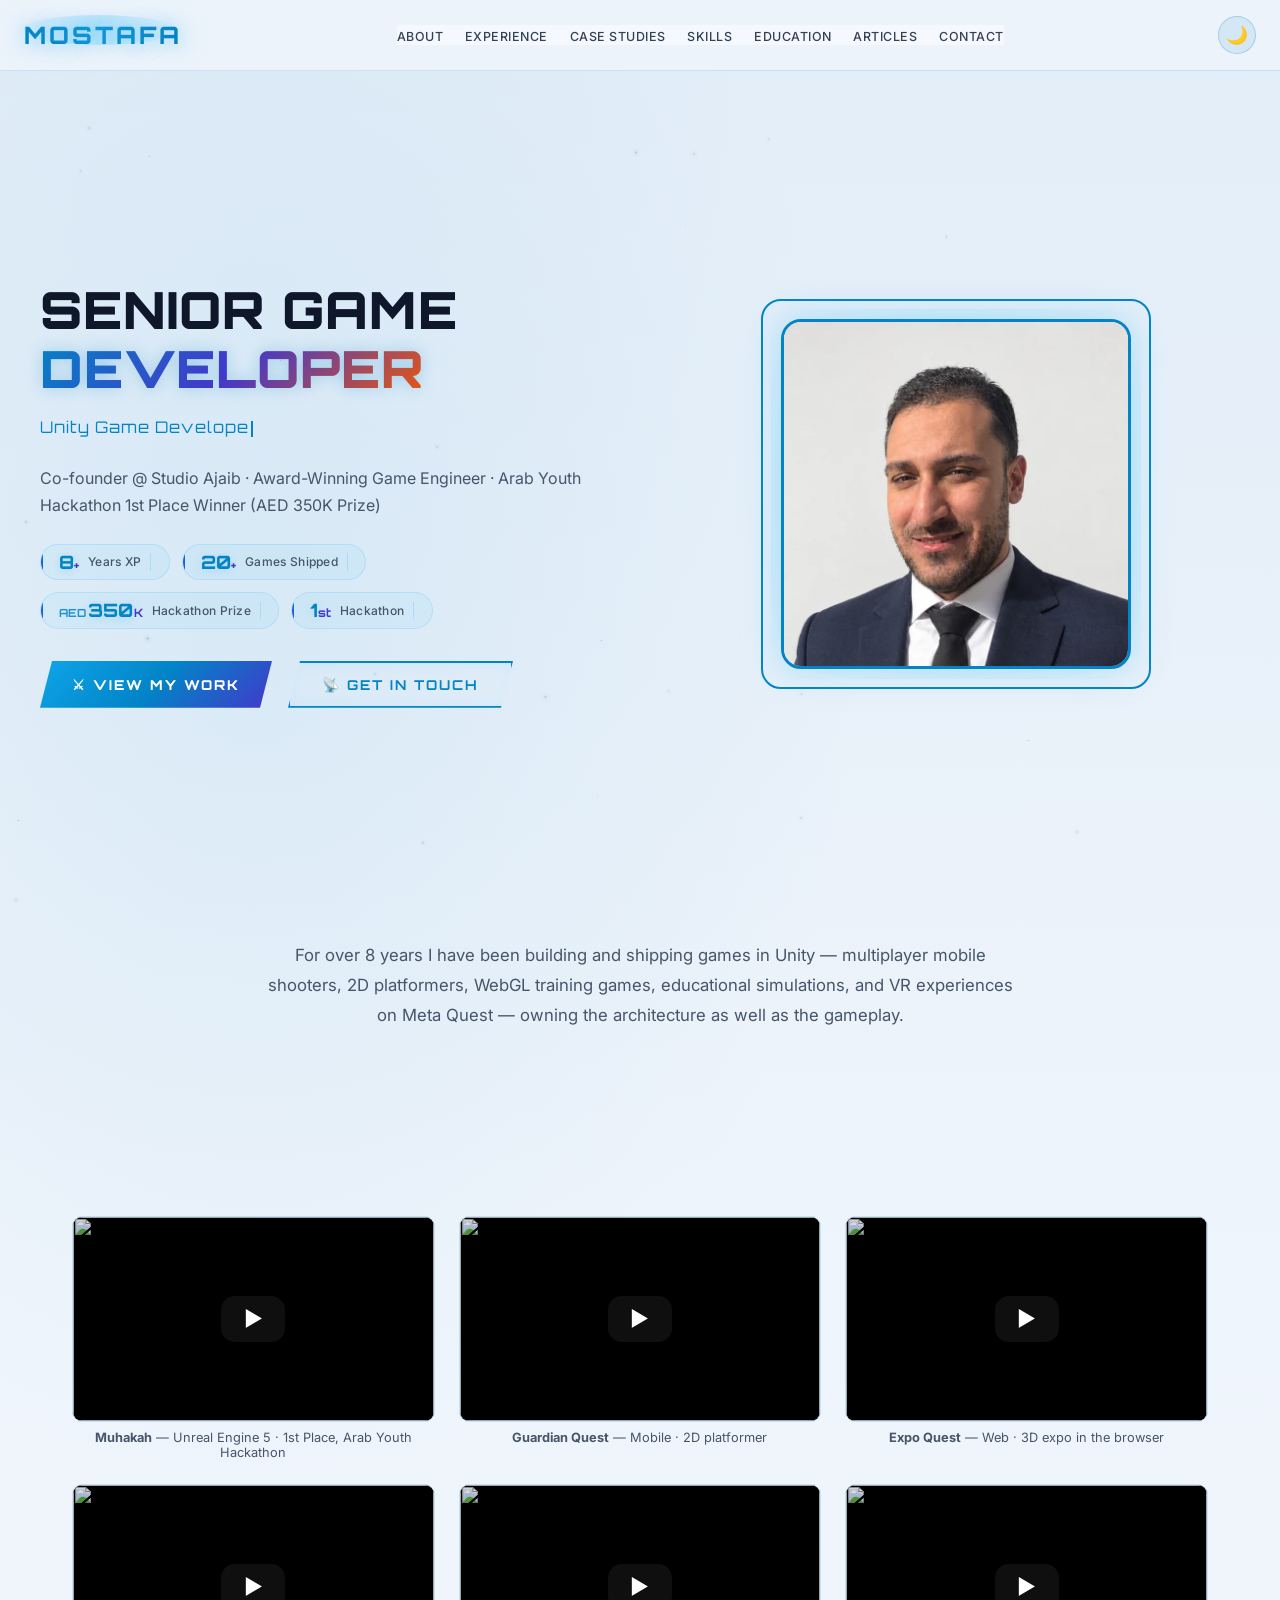
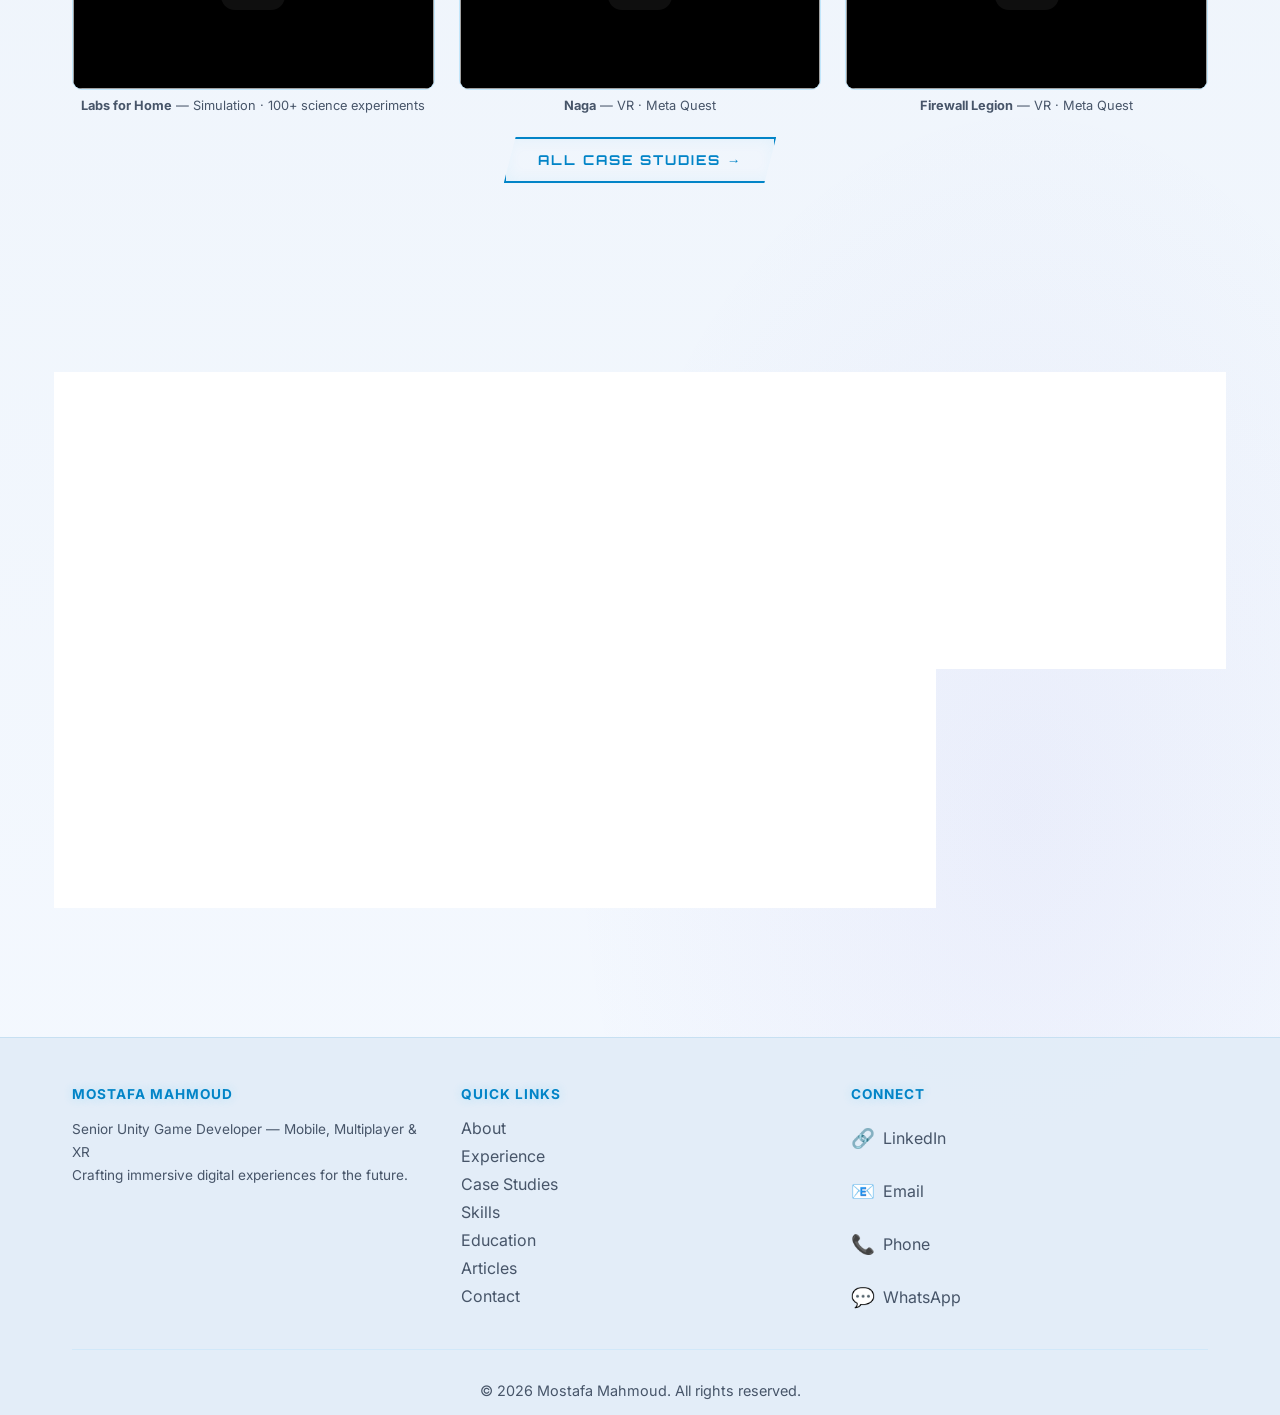
==== index.html @ 7e006c71 "Reposition portfolio beyond XR, add featured work and CyberX games - Fix canonical/og URLs to the li" ====
<!DOCTYPE html>
<html lang="en">
<head>
    <meta charset="UTF-8">
    <meta name="viewport" content="width=device-width, initial-scale=1.0">
    <title>Mostafa Mahmoud — Senior Unity Game Developer | Mobile, Multiplayer &amp; XR</title>

    <!-- SEO -->
    <meta name="description" content="Mostafa Mahmoud is a Senior Unity Game Developer and Co-founder of Studio Ajaib. 8+ years building mobile, multiplayer, web and XR games. Arab Youth Hackathon 1st Place winner (AED 350K prize).">
    <meta name="keywords" content="Unity Developer, Game Developer, Senior Unity, Mobile Games, Multiplayer, WebGL, VR Developer, XR Developer, Meta Quest, Unreal Engine, MENA, Egypt">
    <meta name="author" content="Mostafa Mahmoud">
    <meta name="robots" content="index, follow">
    <link rel="canonical" href="https://mostafamahmoudabdelrahman.github.io/mostafa-mahmoud-portfolio/">

    <!-- Open Graph / Facebook -->
    <meta property="og:type" content="website">
    <meta property="og:url" content="https://mostafamahmoudabdelrahman.github.io/mostafa-mahmoud-portfolio/">
    <meta property="og:title" content="Mostafa Mahmoud — Senior Unity Game Developer">
    <meta property="og:description" content="8+ years building mobile, multiplayer, web and XR games. Co-founder of Studio Ajaib & Arab Youth Hackathon 1st Place winner.">
    <meta property="og:image" content="https://mostafamahmoudabdelrahman.github.io/mostafa-mahmoud-portfolio/resources/og-card.jpg">

    <!-- Twitter Card -->
    <meta name="twitter:card" content="summary_large_image">
    <meta name="twitter:title" content="Mostafa Mahmoud — Senior Unity Game Developer">
    <meta name="twitter:description" content="8+ years building mobile, multiplayer, web and XR games. Co-founder of Studio Ajaib & Arab Youth Hackathon 1st Place winner.">
    <meta name="twitter:image" content="https://mostafamahmoudabdelrahman.github.io/mostafa-mahmoud-portfolio/resources/og-card.jpg">

    <!-- Favicon -->
    <link rel="icon" type="image/png" href="resources/favicon-32.png">
    <link rel="apple-touch-icon" href="resources/favicon-180.png">

    <!-- JSON-LD Structured Data -->
    <script type="application/ld+json">
    {
      "@context": "https://schema.org",
      "@type": "Person",
      "name": "Mostafa Mahmoud",
      "jobTitle": "Senior Unity Game Developer",
      "description": "Co-founder of Studio Ajaib, Senior Unity Developer with 8+ years in mobile, multiplayer, web and XR game development.",
      "url": "https://mostafamahmoudabdelrahman.github.io/mostafa-mahmoud-portfolio/",
      "image": "https://mostafamahmoudabdelrahman.github.io/mostafa-mahmoud-portfolio/resources/og-card.jpg",
      "email": "mostafamahmoudabdelrahman5@gmail.com",
      "telephone": "+201017800204",
      "sameAs": [
        "https://www.linkedin.com/in/mostafa-mahmoud-abdelrahman",
        "https://github.com/MostafaMahmoudAbdelrahman"
      ],
      "knowsAbout": ["Unity3D", "Mobile Games", "Multiplayer Networking", "WebGL", "C#", "VR Development", "XR", "Meta Quest", "Unreal Engine 5"]
    }
    </script>

    <link rel="stylesheet" href="styles.css">
     <!-- Google tag (gtag.js) -->
<script async src="https://www.googletagmanager.com/gtag/js?id=G-39LDYHDVRW"></script>
<script>
  window.dataLayer = window.dataLayer || [];
  function gtag(){dataLayer.push(arguments);}
  gtag('js', new Date());

  gtag('config', 'G-39LDYHDVRW');
</script>
</head>
<body>
    <!-- Particle Background -->
    <div id="particle-container"></div>

    <!-- Sticky Navbar -->
    <nav class="navbar">
        <div class="nav-container">
            <div class="nav-logo">
                <a href="index.html" aria-label="Mostafa Mahmoud — Home">
                    <span class="logo-text">Mostafa</span>
                    <span class="logo-glow"></span>
                </a>
            </div>
            <ul class="nav-menu">
                <li><a href="about.html" class="nav-link">About</a></li>
                <li><a href="experience.html" class="nav-link">Experience</a></li>
                <li><a href="case-studies.html" class="nav-link">Case Studies</a></li>
                <li><a href="skills.html" class="nav-link">Skills</a></li>
                <li><a href="education.html" class="nav-link">Education</a></li>
                <li><a href="articles.html" class="nav-link">Articles</a></li>
                <li><a href="contact.html" class="nav-link">Contact</a></li>
            </ul>
            <button class="theme-toggle" id="theme-toggle" aria-label="Toggle light/dark theme" title="Toggle theme">
                <span class="theme-icon" id="theme-icon">🌙</span>
            </button>
            <button class="hamburger" aria-label="Toggle navigation menu" aria-expanded="false">
                <span></span>
                <span></span>
                <span></span>
            </button>
        </div>
        <div class="nav-overlay"></div>
    </nav>

    <!-- Hero Section -->
    <section class="hero">
        <div class="hero-content">
            <div class="hero-text">
                <h1 class="hero-title reveal-text">
                    Senior Game<br>
                    <span class="gradient-text">Developer</span>
                </h1>
                <div class="typewriter-wrap reveal-text">
                    <span id="typewriter"></span><span class="cursor"></span>
                </div>
                <p class="hero-tagline reveal-text">
                    Co-founder @ Studio Ajaib · Award-Winning Game Engineer · Arab Youth Hackathon 1st Place Winner (AED 350K Prize)
                </p>
                <div class="hero-stats reveal-text">
                    <div class="stat-item">
                        <div class="stat-number"><span class="stat-value" data-count="8">0</span><span class="stat-suffix">+</span></div>
                        <span class="stat-label">Years XP</span>
                    </div>
                    <div class="stat-item">
                        <div class="stat-number"><span class="stat-value" data-count="20">0</span><span class="stat-suffix">+</span></div>
                        <span class="stat-label">Games Shipped</span>
                    </div>
                    <div class="stat-item">
                        <div class="stat-number"><span class="stat-prefix">AED</span><span class="stat-value" data-count="350">0</span><span class="stat-suffix">K</span></div>
                        <span class="stat-label">Hackathon Prize</span>
                    </div>
                    <div class="stat-item">
                        <div class="stat-number"><span class="stat-value" data-count="1">0</span><span class="stat-suffix">st</span></div>
                        <span class="stat-label">Hackathon</span>
                    </div>
                </div>
                <div class="hero-buttons reveal-text">
                    <a href="case-studies.html" class="btn btn-primary">⚔ View My Work</a>
                    <a href="contact.html" class="btn btn-secondary">📡 Get In Touch</a>
                </div>
            </div>
            <div class="hero-image">
                <div class="profile-wrapper">
                    <picture>
                        <source srcset="resources/profile.webp" type="image/webp">
                        <img src="resources/profile.jpg" alt="Mostafa Mahmoud — Senior Unity Game Developer" class="profile-pic" loading="lazy">
                    </picture>
                    <div class="profile-glow"></div>
                    <div class="profile-pulse"></div>
                </div>
            </div>
        </div>
    </section>

    <!-- Home Intro -->
    <section class="home-intro">
        <div class="container">
            <p class="reveal-text">
                For over 8 years I have been building and shipping games in Unity — multiplayer mobile shooters, 2D platformers, WebGL training games, educational simulations, and VR experiences on Meta Quest — owning the architecture as well as the gameplay.
            </p>
        </div>
    </section>

    <!-- Featured Work -->
    <section class="home-featured">
        <div class="container">
            <h2 class="section-title reveal-text">Featured Work</h2>
            <div class="case-study-videos reveal-text">
                <div>
                    <div class="video-wrapper">
                        <div class="yt-facade" data-yt-id="7PShgJCUrtw" data-yt-title="Muhakah" role="button" tabindex="0" aria-label="Play video: Muhakah">
                            <img class="yt-facade-thumb" src="https://i.ytimg.com/vi/7PShgJCUrtw/hqdefault.jpg" alt="" loading="lazy">
                            <span class="yt-facade-play">▶</span>
                        </div>
                    </div>
                    <p class="case-study-video-caption"><strong>Muhakah</strong> — Unreal Engine 5 · 1st Place, Arab Youth Hackathon</p>
                </div>
                <div>
                    <div class="video-wrapper">
                        <div class="yt-facade" data-yt-id="gN4NSc6PGlQ" data-yt-title="Guardian Quest" role="button" tabindex="0" aria-label="Play video: Guardian Quest">
                            <img class="yt-facade-thumb" src="https://i.ytimg.com/vi/gN4NSc6PGlQ/hqdefault.jpg" alt="" loading="lazy">
                            <span class="yt-facade-play">▶</span>
                        </div>
                    </div>
                    <p class="case-study-video-caption"><strong>Guardian Quest</strong> — Mobile · 2D platformer</p>
                </div>
                <div>
                    <div class="video-wrapper">
                        <div class="yt-facade" data-yt-id="wEzpBcYZZ3o" data-yt-title="Expo Quest" role="button" tabindex="0" aria-label="Play video: Expo Quest">
                            <img class="yt-facade-thumb" src="https://i.ytimg.com/vi/wEzpBcYZZ3o/hqdefault.jpg" alt="" loading="lazy">
                            <span class="yt-facade-play">▶</span>
                        </div>
                    </div>
                    <p class="case-study-video-caption"><strong>Expo Quest</strong> — Web · 3D expo in the browser</p>
                </div>
                <div>
                    <div class="video-wrapper">
                        <div class="yt-facade" data-yt-id="EnRGWVXgOus" data-yt-title="Labs for Home" role="button" tabindex="0" aria-label="Play video: Labs for Home">
                            <img class="yt-facade-thumb" src="https://i.ytimg.com/vi/EnRGWVXgOus/hqdefault.jpg" alt="" loading="lazy">
                            <span class="yt-facade-play">▶</span>
                        </div>
                    </div>
                    <p class="case-study-video-caption"><strong>Labs for Home</strong> — Simulation · 100+ science experiments</p>
                </div>
                <div>
                    <div class="video-wrapper">
                        <div class="yt-facade" data-yt-id="868wm4pFhQQ" data-yt-title="Naga" role="button" tabindex="0" aria-label="Play video: Naga">
                            <img class="yt-facade-thumb" src="https://i.ytimg.com/vi/868wm4pFhQQ/hqdefault.jpg" alt="" loading="lazy">
                            <span class="yt-facade-play">▶</span>
                        </div>
                    </div>
                    <p class="case-study-video-caption"><strong>Naga</strong> — VR · Meta Quest</p>
                </div>
                <div>
                    <div class="video-wrapper">
                        <div class="yt-facade" data-yt-id="KpGIWMriqaA" data-yt-title="Firewall Legion" role="button" tabindex="0" aria-label="Play video: Firewall Legion">
                            <img class="yt-facade-thumb" src="https://i.ytimg.com/vi/KpGIWMriqaA/hqdefault.jpg" alt="" loading="lazy">
                            <span class="yt-facade-play">▶</span>
                        </div>
                    </div>
                    <p class="case-study-video-caption"><strong>Firewall Legion</strong> — VR · Meta Quest</p>
                </div>
            </div>
            <p class="home-featured-more reveal-text"><a href="case-studies.html" class="btn btn-secondary">All case studies →</a></p>
        </div>
    </section>

    <!-- Page Teasers -->
    <section class="home-teasers">
        <div class="container">
            <h2 class="section-title reveal-text">Explore</h2>
            <div class="teaser-grid">
                <a href="about.html" class="teaser-card reveal-text">
                    <h3>About</h3>
                    <p>8+ years across mobile, multiplayer, web, and VR/XR game development. The full picture of how I work and what I specialize in.</p>
                    <span class="teaser-arrow">→</span>
                </a>
                <a href="experience.html" class="teaser-card reveal-text">
                    <h3>Experience</h3>
                    <p>A chronological timeline of every role — Gaming Club Studios, CyberX World, RMG, ARCON, bluezone web, Global Business Strategies, and more.</p>
                    <span class="teaser-arrow">→</span>
                </a>
                <a href="case-studies.html" class="teaser-card reveal-text">
                    <h3>Case Studies</h3>
                    <p>Deep dives into the projects I've shipped: what I owned, the architecture decisions, and demos to prove it.</p>
                    <span class="teaser-arrow">→</span>
                </a>
                <a href="skills.html" class="teaser-card reveal-text">
                    <h3>Skills</h3>
                    <p>The technical stack: Unity architecture, XR development, cloud & multiplayer, AI integration, and engineering management.</p>
                    <span class="teaser-arrow">→</span>
                </a>
                <a href="education.html" class="teaser-card reveal-text">
                    <h3>Education</h3>
                    <p>Degree, certifications, and the nanodegrees that got me into VR development in the first place.</p>
                    <span class="teaser-arrow">→</span>
                </a>
                <a href="articles.html" class="teaser-card reveal-text">
                    <h3>Articles</h3>
                    <p>Technical writing on SOLID principles in Unity and why every game needs a design document.</p>
                    <span class="teaser-arrow">→</span>
                </a>
                <a href="contact.html" class="teaser-card reveal-text">
                    <h3>Contact</h3>
                    <p>Let's talk about your next project — email, phone, LinkedIn, or WhatsApp.</p>
                    <span class="teaser-arrow">→</span>
                </a>
            </div>
        </div>
    </section>

    <!-- Footer -->
    <footer class="footer">
        <div class="container">
            <div class="footer-content">
                <div class="footer-section">
                    <h4>Mostafa Mahmoud</h4>
                    <p>Senior Unity Game Developer — Mobile, Multiplayer &amp; XR</p>
                    <p>Crafting immersive digital experiences for the future.</p>
                </div>
                <div class="footer-section">
                    <h4>Quick Links</h4>
                    <ul>
                        <li><a href="about.html">About</a></li>
                        <li><a href="experience.html">Experience</a></li>
                        <li><a href="case-studies.html">Case Studies</a></li>
                        <li><a href="skills.html">Skills</a></li>
                        <li><a href="education.html">Education</a></li>
                        <li><a href="articles.html">Articles</a></li>
                        <li><a href="contact.html">Contact</a></li>
                    </ul>
                </div>
                <div class="footer-section">
                    <h4>Connect</h4>
                    <div class="social-links">
                        <a href="https://www.linkedin.com/in/mostafa-mahmoud-abdelrahman" target="_blank" rel="noopener noreferrer" class="social-icon" title="LinkedIn">
                            <span>🔗</span> LinkedIn
                        </a>
                        <a href="mailto:mostafamahmoudabdelrahman5@gmail.com" class="social-icon" title="Email">
                            <span>📧</span> Email
                        </a>
                        <a href="tel:+201017800204" class="social-icon" title="Phone">
                            <span>📞</span> Phone
                        </a>
                        <a href="https://wa.me/966560358978" target="_blank" rel="noopener noreferrer" class="social-icon" title="WhatsApp">
                            <span>💬</span> WhatsApp
                        </a>
                    </div>
                </div>
            </div>
            <div class="footer-bottom">
                <p>&copy; 2026 Mostafa Mahmoud. All rights reserved.</p>
            </div>
        </div>
    </footer>

    <script src="particles.js"></script>
    <script src="script.js"></script>
</body>
</html>
---- styles.css ----
@import url('https://fonts.googleapis.com/css2?family=Orbitron:wght@400;500;600;700;800;900&family=Inter:wght@300;400;500;600;700&display=swap');

* {
    margin: 0;
    padding: 0;
    box-sizing: border-box;
}

/* Accessibility utility */
.visually-hidden {
    position: absolute;
    width: 1px;
    height: 1px;
    padding: 0;
    margin: -1px;
    overflow: hidden;
    clip: rect(0, 0, 0, 0);
    white-space: nowrap;
    border: 0;
}

:root {
    /* Core palette — sky blue · indigo · amber */
    --primary-color: #38bdf8;   /* sky-400  — main interactive  */
    --secondary-color: #818cf8; /* indigo-400 — accent/hover    */
    --accent-color: #fb923c;    /* orange-400 — warm highlight  */
    --success-color: #4ade80;   /* green-400                    */
    --purple-color: #c084fc;    /* purple-400                   */

    /* Platform badge colors */
    --color-vr: #a78bfa;        /* violet-400  */
    --color-mobile: #fb923c;    /* orange-400  */
    --color-govt: #34d399;      /* emerald-400 */
    --color-demo: #818cf8;      /* indigo-400  */

    /* Backgrounds */
    --dark-bg: #0a0f1e;
    --darker-bg: #060810;
    --card-bg: rgba(11, 17, 38, 0.88);
    --card-border: rgba(56, 189, 248, 0.13);

    /* Text */
    --text-primary: #f0f6ff;
    --text-secondary: #94a3b8;

    /* Glows */
    --glow-color: #38bdf8;
    --glow-sm: 0 0 12px rgba(56, 189, 248, 0.35);
    --glow-md: 0 0 25px rgba(56, 189, 248, 0.45);
    --glow-lg: 0 0 50px rgba(56, 189, 248, 0.65);

    /* Fonts */
    --font-display: 'Orbitron', 'Segoe UI', sans-serif;
    --font-body: 'Inter', 'Segoe UI', sans-serif;

    /* Spacing scale */
    --space-xs: 0.5rem;
    --space-sm: 1rem;
    --space-md: 1.5rem;
    --space-lg: 2rem;
    --space-xl: 3rem;
    --space-2xl: 5rem;

    /* Border radius */
    --radius-sm: 8px;
    --radius-md: 12px;
    --radius-lg: 18px;
    --radius-pill: 50px;
}

html {
    scroll-behavior: smooth;
}

body {
    font-family: var(--font-body);
    background: var(--darker-bg);
    background-image:
        radial-gradient(ellipse 80% 50% at 20% 20%, rgba(56, 189, 248, 0.06) 0%, transparent 60%),
        radial-gradient(ellipse 60% 40% at 80% 80%, rgba(129, 140, 248, 0.05) 0%, transparent 60%),
        linear-gradient(180deg, #060810 0%, #0a0f1e 40%, #0d1530 100%);
    color: var(--text-primary);
    overflow-x: hidden;
    position: relative;
    min-height: 100vh;
}

/* Particle Container */
#particle-container {
    position: fixed;
    top: 0;
    left: 0;
    width: 100%;
    height: 100%;
    pointer-events: none;
    z-index: 1;
    will-change: contents;
}

/* Navbar */
.navbar {
    position: fixed;
    top: 0;
    width: 100%;
    z-index: 1000;
    backdrop-filter: blur(10px);
    background: rgba(10, 14, 39, 0.7);
    border-bottom: 1px solid rgba(56, 189, 248, 0.1);
    animation: slideDown 0.6s ease-out;
}

@keyframes slideDown {
    from {
        transform: translateY(-100%);
        opacity: 0;
    }
    to {
        transform: translateY(0);
        opacity: 1;
    }
}

.nav-container {
    max-width: 1280px;
    margin: 0 auto;
    padding: 1rem 1.5rem;
    display: flex;
    justify-content: space-between;
    align-items: center;
    gap: 1rem;
}

.nav-logo {
    font-family: var(--font-display);
    font-size: 1.5rem;
    font-weight: 800;
    color: var(--primary-color);
    position: relative;
    letter-spacing: 3px;
    text-shadow: 0 0 20px rgba(56, 189, 248, 0.7), 0 0 40px rgba(56, 189, 248, 0.3);
    text-transform: uppercase;
    flex-shrink: 0;
}

.nav-logo a {
    color: inherit;
    text-decoration: none;
}

.logo-glow {
    position: absolute;
    top: -5px;
    left: -5px;
    width: 100%;
    height: 100%;
    background: radial-gradient(circle, rgba(56, 189, 248, 0.3), transparent);
    border-radius: 50%;
    animation: pulse 2s ease-in-out infinite;
}

@keyframes pulse {
    0%, 100% { transform: scale(1); opacity: 0.5; }
    50% { transform: scale(1.2); opacity: 1; }
}

.nav-menu {
    display: flex;
    list-style: none;
    gap: clamp(0.65rem, 1.7vw, 1.6rem);
    align-items: center;
}

.nav-link {
    color: #b0bcd8;
    text-decoration: none;
    font-weight: 500;
    font-size: 0.78rem;
    letter-spacing: 0.5px;
    text-transform: uppercase;
    position: relative;
    white-space: nowrap;
    transition: color 0.3s ease;
}

.nav-link::after {
    content: '';
    position: absolute;
    bottom: -5px;
    left: 0;
    width: 0;
    height: 2px;
    background: linear-gradient(90deg, var(--primary-color), var(--secondary-color));
    transition: width 0.3s ease;
}

.nav-link:hover {
    color: var(--primary-color);
}

.nav-link:hover::after,
.nav-link.active::after {
    width: 100%;
}

.nav-link.active {
    color: var(--primary-color);
}

.hamburger {
    display: none;
    flex-direction: column;
    justify-content: center;
    cursor: pointer;
    background: none;
    border: none;
    padding: 0.5rem;
    border-radius: var(--radius-sm);
    flex-shrink: 0;
    z-index: 1100;
    position: relative;
}

.hamburger span {
    width: 24px;
    height: 2px;
    background: var(--primary-color);
    margin: 4px 0;
    transition: transform 0.3s ease, opacity 0.3s ease;
    display: block;
}

.hamburger.active span:nth-child(1) { transform: translateY(6px) rotate(45deg); }
.hamburger.active span:nth-child(2) { opacity: 0; }
.hamburger.active span:nth-child(3) { transform: translateY(-6px) rotate(-45deg); }

.nav-overlay {
    position: fixed;
    inset: 0;
    background: rgba(0, 0, 0, 0.5);
    opacity: 0;
    pointer-events: none;
    transition: opacity 0.3s ease;
    z-index: 1040;
}

.nav-overlay.open {
    opacity: 1;
    pointer-events: auto;
}

/* Mobile nav drawer */
@media (max-width: 860px) {
    .hamburger {
        display: flex;
    }

    .nav-menu {
        display: flex;
        flex-direction: column;
        align-items: stretch;
        position: fixed;
        top: 0;
        right: 0;
        height: 100vh;
        width: min(80vw, 320px);
        background: rgba(8, 12, 28, 0.98);
        backdrop-filter: blur(16px);
        padding: 6rem 1.5rem 2rem;
        gap: 0.25rem;
        box-shadow: -10px 0 40px rgba(0, 0, 0, 0.5);
        transform: translateX(100%);
        transition: transform 0.35s ease;
        z-index: 1050;
        overflow-y: auto;
    }

    .nav-menu.open {
        transform: translateX(0);
    }

    .nav-menu .nav-link {
        display: flex;
        align-items: center;
        width: 100%;
        min-height: 48px;
        font-size: 0.95rem;
        letter-spacing: 1px;
        padding: 0.75rem 0.25rem;
        border-bottom: 1px solid rgba(56, 189, 248, 0.12);
    }
}

/* Hero Section */
.hero {
    min-height: 100vh;
    display: flex;
    align-items: center;
    padding: 120px 2rem 2rem;
    position: relative;
    z-index: 10;
}

.hero-content {
    max-width: 1200px;
    margin: 0 auto;
    width: 100%;
    display: grid;
    grid-template-columns: 1fr 1fr;
    gap: 4rem;
    align-items: center;
}

.hero-text {
    animation: fadeInUp 1s ease-out;
}

@keyframes fadeInUp {
    from {
        opacity: 0;
        transform: translateY(30px);
    }
    to {
        opacity: 1;
        transform: translateY(0);
    }
}

.hero-title {
    font-family: var(--font-display);
    font-size: 3.2rem;
    font-weight: 900;
    line-height: 1.15;
    margin-bottom: 1.2rem;
    letter-spacing: 1px;
    text-transform: uppercase;
}

.gradient-text {
    background: linear-gradient(135deg, var(--primary-color) 0%, var(--secondary-color) 50%, var(--accent-color) 100%);
    -webkit-background-clip: text;
    -webkit-text-fill-color: transparent;
    background-clip: text;
    animation: gradientShift 4s ease infinite;
    filter: drop-shadow(0 0 20px rgba(56, 189, 248, 0.5));
}

@keyframes gradientShift {
    0%, 100% { filter: hue-rotate(0deg) drop-shadow(0 0 15px rgba(56, 189, 248, 0.6)); }
    33% { filter: hue-rotate(15deg) drop-shadow(0 0 25px rgba(129, 140, 248, 0.6)); }
    66% { filter: hue-rotate(-10deg) drop-shadow(0 0 20px rgba(251, 146, 60, 0.5)); }
}

.hero-tagline {
    font-size: 1rem;
    color: var(--text-secondary);
    margin-bottom: 1.5rem;
    line-height: 1.7;
}

/* Typewriter cursor */
.typewriter-wrap {
    font-family: var(--font-display);
    font-size: 1rem;
    color: var(--primary-color);
    margin-bottom: 1.5rem;
    letter-spacing: 1px;
    min-height: 1.5em;
}

.typewriter-wrap .cursor {
    display: inline-block;
    width: 2px;
    height: 1em;
    background: var(--primary-color);
    margin-left: 2px;
    vertical-align: text-bottom;
    animation: blink 0.9s step-end infinite;
}

@keyframes blink {
    0%, 100% { opacity: 1; }
    50% { opacity: 0; }
}

/* Hero stats row */
.hero-stats {
    display: flex;
    gap: 0.75rem;
    margin-bottom: 2rem;
    flex-wrap: wrap;
}

.stat-item {
    display: flex;
    flex-direction: row;
    align-items: center;
    gap: 0.55rem;
    background: rgba(56, 189, 248, 0.07);
    border: 1px solid rgba(56, 189, 248, 0.2);
    border-radius: var(--radius-pill);
    padding: 0.5rem 1.1rem;
    position: relative;
    overflow: hidden;
    transition: all 0.3s ease;
    white-space: nowrap;
}

.stat-item::before {
    content: '';
    position: absolute;
    left: 0; top: 0; bottom: 0;
    width: 2px;
    background: linear-gradient(180deg, var(--primary-color), var(--secondary-color));
    border-radius: 2px 0 0 2px;
}

.stat-item:hover {
    background: rgba(56, 189, 248, 0.13);
    border-color: var(--primary-color);
    transform: translateY(-2px);
    box-shadow: var(--glow-sm);
}

/* Number + suffix wrapper */
.stat-number {
    display: flex;
    align-items: baseline;
    gap: 0.05rem;
    white-space: nowrap;
}

.stat-value {
    font-family: var(--font-display);
    font-size: 1.15rem;
    font-weight: 800;
    line-height: 1;
    color: var(--primary-color);
    text-shadow: var(--glow-sm);
}

.stat-prefix {
    font-family: var(--font-display);
    font-size: 0.7rem;
    font-weight: 700;
    color: var(--primary-color);
    margin-right: 0.1rem;
    opacity: 0.85;
}

.stat-suffix {
    font-family: var(--font-display);
    font-size: 0.72rem;
    font-weight: 700;
    color: var(--secondary-color);
    line-height: 1;
}

/* Divider between number and label */
.stat-item::after {
    content: '';
    width: 1px;
    height: 1.1em;
    background: rgba(56, 189, 248, 0.25);
    flex-shrink: 0;
}

.stat-label {
    font-family: var(--font-body);
    font-size: 0.75rem;
    font-weight: 500;
    color: var(--text-secondary);
    letter-spacing: 0.3px;
    white-space: nowrap;
}

.hero-buttons {
    display: flex;
    gap: 1rem;
    flex-wrap: wrap;
}

.btn {
    display: inline-flex;
    align-items: center;
    gap: 0.5rem;
    padding: 0.8rem 2rem;
    border: none;
    font-family: var(--font-display);
    font-size: 0.85rem;
    font-weight: 700;
    letter-spacing: 2px;
    text-transform: uppercase;
    cursor: pointer;
    transition: all 0.3s ease;
    position: relative;
    overflow: hidden;
    clip-path: polygon(12px 0%, 100% 0%, calc(100% - 12px) 100%, 0% 100%);
    text-decoration: none;
}

.btn::before {
    content: '';
    position: absolute;
    inset: 0;
    background: linear-gradient(90deg, transparent, rgba(255,255,255,0.15), transparent);
    transform: translateX(-100%);
    transition: transform 0.5s ease;
}

.btn:hover::before {
    transform: translateX(100%);
}

.btn-primary {
    background: linear-gradient(135deg, #0ea5e9 0%, #38bdf8 50%, #818cf8 100%);
    background-size: 200% 100%;
    color: #04060f;
    font-weight: 800;
    box-shadow: 0 0 25px rgba(56, 189, 248, 0.45), inset 0 1px 0 rgba(255,255,255,0.25);
    animation: btnGradientShift 4s ease infinite;
}

@keyframes btnGradientShift {
    0%, 100% { background-position: 0% 50%; }
    50% { background-position: 100% 50%; }
}

.btn-primary:hover {
    transform: translateY(-3px) scale(1.03);
    box-shadow: 0 0 45px rgba(56, 189, 248, 0.8), 0 8px 25px rgba(0, 0, 0, 0.4);
}

.btn-secondary {
    background: transparent;
    color: var(--primary-color);
    border: 2px solid var(--primary-color);
    box-shadow: inset 0 0 15px rgba(56, 189, 248, 0.08), 0 0 15px rgba(56, 189, 248, 0.15);
}

.btn-secondary:hover {
    background: rgba(56, 189, 248, 0.08);
    box-shadow: inset 0 0 25px rgba(56, 189, 248, 0.2), 0 0 30px rgba(56, 189, 248, 0.4);
    transform: translateY(-3px);
}

/* Hero Image */
.hero-image {
    display: flex;
    justify-content: center;
    align-items: center;
    animation: fadeInRight 1s ease-out 0.2s both;
}

@keyframes fadeInRight {
    from {
        opacity: 0;
        transform: translateX(50px);
    }
    to {
        opacity: 1;
        transform: translateX(0);
    }
}

.profile-wrapper {
    position: relative;
    width: 350px;
    height: 350px;
}

.profile-pic {
    width: 100%;
    height: 100%;
    border-radius: 20px;
    object-fit: cover;
    border: 3px solid var(--primary-color);
    box-shadow: 0 0 40px rgba(56, 189, 248, 0.3);
    position: relative;
    z-index: 2;
}

.profile-glow {
    position: absolute;
    top: -10px;
    left: -10px;
    right: -10px;
    bottom: -10px;
    background: radial-gradient(circle, rgba(56, 189, 248, 0.3), transparent);
    border-radius: 20px;
    animation: glow 3s ease-in-out infinite;
    z-index: 1;
}

@keyframes glow {
    0%, 100% {
        box-shadow: 0 0 30px rgba(56, 189, 248, 0.4), inset 0 0 30px rgba(56, 189, 248, 0.1);
    }
    50% {
        box-shadow: 0 0 60px rgba(56, 189, 248, 0.8), inset 0 0 30px rgba(56, 189, 248, 0.2);
    }
}

.profile-pulse {
    position: absolute;
    top: -20px;
    left: -20px;
    right: -20px;
    bottom: -20px;
    border: 2px solid var(--primary-color);
    border-radius: 20px;
    animation: pulse-ring 2s ease-out infinite;
    z-index: 0;
}

@keyframes pulse-ring {
    0% {
        transform: scale(1);
        opacity: 1;
    }
    100% {
        transform: scale(1.3);
        opacity: 0;
    }
}

/* Container */
.container {
    max-width: 1200px;
    margin: 0 auto;
    padding: 0 2rem;
}

/* Section Title */
.section-title {
    font-family: var(--font-display);
    font-size: 2.2rem;
    font-weight: 800;
    margin-bottom: 3.5rem;
    text-align: center;
    text-transform: uppercase;
    letter-spacing: 3px;
    background: linear-gradient(135deg, var(--primary-color), var(--secondary-color));
    -webkit-background-clip: text;
    -webkit-text-fill-color: transparent;
    background-clip: text;
    position: relative;
    padding-bottom: 1.5rem;
    filter: drop-shadow(0 0 12px rgba(56, 189, 248, 0.4));
}

.section-title::after {
    content: '';
    position: absolute;
    bottom: 0;
    left: 50%;
    transform: translateX(-50%);
    width: 80px;
    height: 3px;
    background: linear-gradient(90deg, transparent, var(--primary-color), var(--secondary-color), transparent);
    border-radius: 2px;
    animation: titleLineExpand 0.8s ease-out both;
}

@keyframes titleLineExpand {
    from { width: 0; opacity: 0; }
    to { width: 80px; opacity: 1; }
}

/* Home — intro + page teasers */
.home-intro {
    padding: 40px 0 20px;
    position: relative;
    z-index: 10;
}

.home-intro p {
    max-width: 760px;
    margin: 0 auto;
    text-align: center;
    color: var(--text-secondary);
    font-size: 1.05rem;
    line-height: 1.8;
}

.home-teasers {
    padding: 60px 0 150px;
    position: relative;
    z-index: 10;
}

.teaser-grid {
    display: grid;
    grid-template-columns: repeat(auto-fit, minmax(250px, 1fr));
    gap: 1.5rem;
}

.teaser-card {
    background: var(--card-bg);
    border: 1px solid var(--card-border);
    border-radius: var(--radius-md);
    padding: 1.75rem;
    text-decoration: none;
    color: inherit;
    display: flex;
    flex-direction: column;
    gap: 0.6rem;
    backdrop-filter: blur(15px);
    transition: all 0.3s ease;
}

.teaser-card:hover {
    border-color: rgba(56, 189, 248, 0.45);
    transform: translateY(-6px);
    box-shadow: 0 12px 40px rgba(0, 0, 0, 0.35), 0 0 24px rgba(56, 189, 248, 0.12);
}

.teaser-card h3 {
    font-family: var(--font-display);
    font-size: 1.05rem;
    color: var(--primary-color);
    text-transform: uppercase;
    letter-spacing: 0.5px;
}

.teaser-card p {
    color: var(--text-secondary);
    font-size: 0.9rem;
    line-height: 1.6;
    flex-grow: 1;
}

.teaser-arrow {
    color: var(--primary-color);
    align-self: flex-end;
    font-size: 1.2rem;
    transition: transform 0.3s ease;
}

.teaser-card:hover .teaser-arrow {
    transform: translateX(6px);
}

/* About Section */
.about {
    padding: 150px 0;
    position: relative;
    z-index: 10;
    margin-top: 50px;
}

.about-content {
    display: grid;
    grid-template-columns: 1fr 1fr;
    gap: 3rem;
    align-items: start;
}

.about-text {
    display: flex;
    flex-direction: column;
    gap: 1.5rem;
}

.about-intro, .about-achievement {
    font-size: 1.05rem;
    line-height: 1.8;
    color: var(--text-secondary);
}

.about-intro {
    color: var(--text-primary);
}

.expertise-grid {
    display: grid;
    grid-template-columns: 1fr 1fr;
    gap: 1.5rem;
}

.expertise-card {
    background: var(--card-bg);
    padding: 2rem;
    border-radius: var(--radius-md);
    border: 1px solid var(--card-border);
    backdrop-filter: blur(15px);
    transition: all 0.35s ease;
    cursor: pointer;
    position: relative;
    overflow: hidden;
}

/* HUD corner brackets */
.expertise-card::before,
.expertise-card::after {
    content: '';
    position: absolute;
    width: 18px;
    height: 18px;
    transition: all 0.35s ease;
}
.expertise-card::before {
    top: 8px; left: 8px;
    border-top: 2px solid var(--primary-color);
    border-left: 2px solid var(--primary-color);
    opacity: 0.5;
}
.expertise-card::after {
    bottom: 8px; right: 8px;
    border-bottom: 2px solid var(--secondary-color);
    border-right: 2px solid var(--secondary-color);
    opacity: 0.5;
}

.expertise-card:hover {
    border-color: rgba(56, 189, 248, 0.5);
    box-shadow: 0 0 30px rgba(56, 189, 248, 0.15), inset 0 0 30px rgba(56, 189, 248, 0.04);
    transform: translateY(-6px);
}
.expertise-card:hover::before,
.expertise-card:hover::after {
    width: 24px; height: 24px;
    opacity: 1;
}

.expertise-icon {
    font-size: 2.5rem;
    margin-bottom: 1rem;
    display: block;
}

.expertise-card h3 {
    font-family: var(--font-body);
    font-size: 0.95rem;
    font-weight: 700;
    letter-spacing: 0.3px;
    margin-bottom: 0.75rem;
    color: var(--primary-color);
}

.expertise-card p {
    font-size: 0.9rem;
    color: var(--text-secondary);
    line-height: 1.7;
}

/* Experience Section — Timeline */
.experience {
    padding: 150px 0;
    position: relative;
    z-index: 10;
    margin-top: 50px;
}

/* Timeline wrapper */
.timeline {
    position: relative;
    padding-left: 3rem;
}

.timeline::before {
    content: '';
    position: absolute;
    left: 0.75rem;
    top: 0;
    bottom: 0;
    width: 2px;
    background: linear-gradient(180deg,
        var(--primary-color) 0%,
        var(--secondary-color) 50%,
        var(--accent-color) 100%);
    opacity: 0.4;
}

.timeline-item {
    position: relative;
    margin-bottom: 2.5rem;
}

.timeline-item:last-child {
    margin-bottom: 0;
}

/* Timeline dot */
.timeline-dot {
    position: absolute;
    left: -2.4rem;
    top: 1.6rem;
    width: 14px;
    height: 14px;
    border-radius: 50%;
    background: var(--primary-color);
    border: 2px solid var(--dark-bg);
    box-shadow: 0 0 10px var(--primary-color), 0 0 20px rgba(56, 189, 248, 0.3);
    z-index: 2;
    transition: all 0.3s ease;
}

.timeline-item:hover .timeline-dot {
    transform: scale(1.4);
    box-shadow: 0 0 20px var(--primary-color), 0 0 40px rgba(56, 189, 248, 0.5);
}

.timeline-item:nth-child(2) .timeline-dot { background: var(--secondary-color); box-shadow: 0 0 10px var(--secondary-color); }
.timeline-item:nth-child(3) .timeline-dot { background: var(--accent-color); box-shadow: 0 0 10px var(--accent-color); }
.timeline-item:nth-child(4) .timeline-dot { background: var(--success-color); box-shadow: 0 0 10px var(--success-color); }
.timeline-item:nth-child(5) .timeline-dot { background: var(--purple-color); box-shadow: 0 0 10px var(--purple-color); }
.timeline-item:nth-child(6) .timeline-dot { background: var(--primary-color); }
.timeline-item:nth-child(7) .timeline-dot { background: var(--secondary-color); }
.timeline-item:nth-child(8) .timeline-dot { background: var(--accent-color); }

.experience-item {
    background: var(--card-bg);
    padding: 1.75rem 2rem;
    border-radius: var(--radius-md);
    border: 1px solid var(--card-border);
    backdrop-filter: blur(15px);
    transition: all 0.35s ease;
    position: relative;
    overflow: hidden;
}

/* Top accent stripe */
.experience-item::before {
    content: '';
    position: absolute;
    top: 0; left: 0; right: 0;
    height: 2px;
    background: linear-gradient(90deg, var(--primary-color), var(--secondary-color), transparent);
    opacity: 0.6;
    transition: opacity 0.3s ease;
}

.experience-item:hover {
    border-color: rgba(56, 189, 248, 0.4);
    box-shadow: 0 8px 40px rgba(0, 0, 0, 0.4), 0 0 25px rgba(56, 189, 248, 0.1);
    transform: translateX(6px);
}

.experience-item:hover::before {
    opacity: 1;
}

.company-header {
    display: flex;
    align-items: flex-start;
    gap: 1rem;
    margin-bottom: 0.75rem;
}

.company-header-text {
    flex: 1;
}

.job-title {
    font-family: var(--font-body);
    font-size: 0.98rem;
    font-weight: 700;
    letter-spacing: 0.2px;
    color: var(--text-primary);
    margin-bottom: 0.2rem;
    line-height: 1.4;
}

.company-name {
    font-size: 0.9rem;
    color: var(--accent-color);
    font-weight: 600;
    text-decoration: none;
    transition: color 0.3s ease;
    display: block;
}

.company-name:hover {
    color: var(--primary-color);
    text-shadow: 0 0 8px rgba(56, 189, 248, 0.5);
}

.company-logo {
    width: 52px;
    height: 52px;
    object-fit: contain;
    border-radius: var(--radius-sm);
    border: 1px solid rgba(56, 189, 248, 0.15);
    padding: 0.4rem;
    background: rgba(255, 255, 255, 0.03);
    flex-shrink: 0;
}

.duration {
    display: inline-flex;
    align-items: center;
    gap: 0.4rem;
    font-family: var(--font-body);
    font-size: 0.78rem;
    color: var(--primary-color);
    font-weight: 600;
    letter-spacing: 0.5px;
    text-transform: uppercase;
    margin-bottom: 0.75rem;
    padding: 0.3rem 0.8rem;
    background: rgba(56, 189, 248, 0.07);
    border-radius: var(--radius-pill);
    border: 1px solid rgba(56, 189, 248, 0.2);
    width: fit-content;
    white-space: nowrap;
}

.duration::before {
    content: '▶';
    font-size: 0.5rem;
    color: var(--primary-color);
}

.experience-item p {
    font-size: 0.9rem;
    color: var(--text-secondary);
    line-height: 1.75;
}



/* Education Subsections */
.education-subsection {
    margin-bottom: 3rem;
}

.subsection-title {
    font-family: var(--font-body);
    font-size: 0.95rem;
    font-weight: 700;
    letter-spacing: 1px;
    text-transform: uppercase;
    color: var(--primary-color);
    margin-bottom: 1.5rem;
    padding-bottom: 0.75rem;
    border-bottom: 1px solid rgba(56, 189, 248, 0.2);
    text-shadow: 0 0 10px rgba(56, 189, 248, 0.3);
}

.cert-link {
    color: var(--primary-color);
    font-weight: 600;
    font-size: 0.9rem;
    margin-top: 1rem;
    transition: all 0.3s ease;
}

.language-level {
    color: var(--accent-color);
    font-weight: 600;
    font-size: 0.95rem;
}

.featured-project {
    padding: 150px 0;
    position: relative;
    z-index: 10;
    margin-top: 50px;
}

/* Case Studies Section */
.case-studies {
    padding: 150px 0;
    position: relative;
    z-index: 10;
    margin-top: 50px;
}

/* When Case Studies directly follows the Featured Project spotlight, avoid doubling the vertical gap */
.featured-project + .case-studies {
    padding-top: 0;
    margin-top: 0;
}

.case-studies-grid {
    display: flex;
    flex-direction: column;
    gap: 2.5rem;
}

.case-study-card {
    background: var(--card-bg);
    padding: 2.25rem;
    border-radius: var(--radius-md);
    border: 1px solid var(--card-border);
    backdrop-filter: blur(15px);
    transition: border-color 0.3s ease, box-shadow 0.3s ease;
}

.case-study-card:hover {
    border-color: rgba(56, 189, 248, 0.45);
    box-shadow: 0 12px 50px rgba(0, 0, 0, 0.35), 0 0 30px rgba(56, 189, 248, 0.1);
}

.case-study-card > p {
    color: var(--text-secondary);
    line-height: 1.8;
    margin-bottom: 1rem;
}

.case-study-card .project-title {
    font-size: 1.5rem;
}

.case-study-videos {
    display: grid;
    grid-template-columns: repeat(auto-fit, minmax(260px, 1fr));
    gap: 1.5rem;
    margin: 1.5rem 0;
}

.case-study-videos .video-wrapper {
    border-radius: 10px;
    overflow: hidden;
    border: 1px solid rgba(56, 189, 248, 0.25);
}

.case-study-video-caption {
    font-size: 0.8rem;
    color: var(--text-secondary);
    text-align: center;
    margin-top: 0.5rem;
}

.projects-grid {
    display: grid;
    grid-template-columns: repeat(auto-fit, minmax(300px, 1fr));
    gap: 2rem;
}

.project-card {
    background: var(--card-bg);
    padding: 1.75rem;
    border-radius: var(--radius-md);
    border: 1px solid var(--card-border);
    backdrop-filter: blur(15px);
    transition: all 0.35s ease;
    text-decoration: none;
    color: inherit;
    position: relative;
    overflow: hidden;
    display: flex;
    flex-direction: column;
}

/* Shimmer sweep */
.project-card::before {
    content: '';
    position: absolute;
    top: 0; left: -100%;
    width: 100%; height: 100%;
    background: linear-gradient(90deg, transparent, rgba(255,255,255,0.04), transparent);
    transition: left 0.5s ease;
    z-index: 1;
}
.project-card:hover::before { left: 100%; }

/* Platform-colored top stripe */
.project-card::after {
    content: '';
    position: absolute;
    top: 0; left: 0; right: 0;
    height: 3px;
    background: linear-gradient(90deg, var(--primary-color), var(--secondary-color));
    opacity: 0.7;
    transition: opacity 0.3s ease;
}
.project-card:hover::after { opacity: 1; }

.project-card:hover {
    border-color: rgba(56, 189, 248, 0.45);
    box-shadow: 0 12px 50px rgba(0, 0, 0, 0.5), 0 0 30px rgba(56, 189, 248, 0.12);
    transform: translateY(-8px);
}

.project-card-tags {
    display: flex;
    gap: 0.4rem;
    flex-wrap: wrap;
    margin-bottom: 1rem;
}

.project-spotlight {
    display: grid;
    grid-template-columns: 1fr 1fr;
    gap: 3rem;
    align-items: center;
}

.project-video {
    border-radius: 15px;
    overflow: hidden;
    border: 2px solid var(--primary-color);
    box-shadow: 0 0 40px rgba(56, 189, 248, 0.3);
}

.video-wrapper {
    position: relative;
    width: 100%;
    padding-bottom: 56.25%;
    height: 0;
    overflow: hidden;
}

.video-wrapper iframe {
    position: absolute;
    top: 0;
    left: 0;
    width: 100%;
    height: 100%;
}

/* YouTube click-to-load facade — avoids loading the YouTube embed until requested */
.yt-facade {
    position: absolute;
    top: 0;
    left: 0;
    width: 100%;
    height: 100%;
    cursor: pointer;
    background: #000;
    border: 0;
}

.yt-facade-thumb {
    position: absolute;
    top: 0;
    left: 0;
    width: 100%;
    height: 100%;
    object-fit: cover;
    opacity: 0.85;
}

.yt-facade-play {
    position: absolute;
    top: 50%;
    left: 50%;
    transform: translate(-50%, -50%);
    width: 64px;
    height: 46px;
    background: rgba(20, 20, 20, 0.75);
    border-radius: 14px;
    display: flex;
    align-items: center;
    justify-content: center;
    color: #fff;
    font-size: 1.3rem;
    transition: background 0.2s ease, transform 0.2s ease;
}

.yt-facade:hover .yt-facade-play,
.yt-facade:focus-visible .yt-facade-play {
    background: #ff0000;
    transform: translate(-50%, -50%) scale(1.08);
}

.project-info h3 {
    font-size: 2rem;
    color: var(--primary-color);
    margin-bottom: 1rem;
}

.project-description {
    font-size: 1.05rem;
    color: var(--text-secondary);
    line-height: 1.8;
    margin-bottom: 2rem;
}

.project-tags {
    display: flex;
    gap: 1rem;
    flex-wrap: wrap;
}

.tag {
    background: rgba(56, 189, 248, 0.08);
    color: var(--primary-color);
    padding: 0.3rem 0.8rem;
    border-radius: var(--radius-pill);
    border: 1px solid rgba(56, 189, 248, 0.3);
    font-size: 0.75rem;
    font-weight: 600;
    letter-spacing: 0.5px;
    font-family: var(--font-display);
    transition: all 0.2s ease;
}

.tag:hover {
    background: rgba(56, 189, 248, 0.15);
    box-shadow: 0 0 8px rgba(56, 189, 248, 0.3);
}

/* Education Section */
.education {
    padding: 150px 0;
    position: relative;
    z-index: 10;
    margin-top: 50px;
}

/* Articles Section */
.articles {
    padding: 150px 0;
    position: relative;
    z-index: 10;
    margin-top: 50px;
}

/* Footer */
.footer {
    background: rgba(5, 8, 18, 0.9);
    border-top: 1px solid rgba(56, 189, 248, 0.1);
    padding: 3rem 0 1rem;
    position: relative;
    z-index: 10;
}

.footer-content {
    display: grid;
    grid-template-columns: repeat(auto-fit, minmax(250px, 1fr));
    gap: 2rem;
    margin-bottom: 2rem;
}

.footer-section h4 {
    font-family: var(--font-body);
    font-size: 0.85rem;
    letter-spacing: 1px;
    text-transform: uppercase;
    color: var(--primary-color);
    margin-bottom: 1rem;
    font-weight: 700;
    text-shadow: 0 0 10px rgba(56, 189, 248, 0.3);
}

.footer-section p {
    color: var(--text-secondary);
    font-size: 0.85rem;
    line-height: 1.7;
}

.footer-section ul {
    list-style: none;
}

.footer-section ul li {
    margin-bottom: 0.5rem;
}

.footer-section a {
    color: var(--text-secondary);
    text-decoration: none;
    transition: color 0.3s ease;
}

.footer-section a:hover {
    color: var(--primary-color);
}

.footer-bottom {
    text-align: center;
    padding-top: 2rem;
    border-top: 1px solid rgba(56, 189, 248, 0.1);
    color: var(--text-secondary);
    font-size: 0.9rem;
}

/* Reveal Animation */
.reveal-text {
    opacity: 0;
    animation: revealText 0.8s ease-out forwards;
}

@keyframes revealText {
    from {
        opacity: 0;
        transform: translateY(20px);
    }
    to {
        opacity: 1;
        transform: translateY(0);
    }
}

/* Responsive */
@media (max-width: 768px) {
    .hero-content {
        grid-template-columns: 1fr;
        gap: 2rem;
    }

    .hero-title {
        font-size: 2rem;
        letter-spacing: 0.5px;
    }

    .hero-image {
        justify-content: center;
        order: -1;
    }

    .profile-wrapper {
        width: 220px;
        height: 220px;
    }

    .hero-stats {
        gap: 0.5rem;
        justify-content: center;
    }

    .stat-item {
        padding: 0.45rem 0.85rem;
    }

    .stat-value {
        font-size: 1rem;
    }

    .stat-label {
        font-size: 0.7rem;
    }

    .typewriter-wrap {
        text-align: center;
    }

    .hero-text {
        text-align: center;
    }

    .hero-buttons {
        justify-content: center;
    }

    .about-content {
        grid-template-columns: 1fr;
    }

    .expertise-grid {
        grid-template-columns: 1fr;
    }

    .project-spotlight {
        grid-template-columns: 1fr;
    }

    .projects-grid {
        grid-template-columns: 1fr;
    }

    .section-title {
        font-size: 1.5rem;
        letter-spacing: 2px;
    }

    .hero-buttons {
        flex-direction: column;
    }

    .btn {
        width: 100%;
        text-align: center;
    }

}


/* Skills Section */
.skills-section {
    padding: 150px 0;
    position: relative;
    z-index: 10;
    margin-top: 50px;
}

.skills-grid {
    display: grid;
    grid-template-columns: repeat(auto-fit, minmax(340px, 1fr));
    gap: 1.5rem;
}

.skill-category {
    background: var(--card-bg);
    padding: 1.75rem;
    border-radius: var(--radius-md);
    border: 1px solid var(--card-border);
    backdrop-filter: blur(15px);
    transition: all 0.35s ease;
    position: relative;
    overflow: hidden;
    --cat-color: var(--primary-color);
}

.skill-category:nth-child(1) { --cat-color: #38bdf8; } /* sky     */
.skill-category:nth-child(2) { --cat-color: #818cf8; } /* indigo  */
.skill-category:nth-child(3) { --cat-color: #fb923c; } /* orange  */
.skill-category:nth-child(4) { --cat-color: #a78bfa; } /* violet  */
.skill-category:nth-child(5) { --cat-color: #34d399; } /* emerald */
.skill-category:nth-child(6) { --cat-color: #c084fc; } /* purple  */

.skill-category::before {
    content: '';
    position: absolute;
    top: 0; left: 0; right: 0;
    height: 2px;
    background: linear-gradient(90deg, var(--cat-color), transparent);
    opacity: 0.7;
}

.skill-category::after {
    content: '';
    position: absolute;
    top: 8px; right: 8px;
    width: 16px; height: 16px;
    border-top: 2px solid var(--cat-color);
    border-right: 2px solid var(--cat-color);
    opacity: 0.4;
    transition: all 0.3s ease;
}

.skill-category:hover {
    border-color: rgba(56, 189, 248, 0.35);
    box-shadow: 0 8px 40px rgba(0,0,0,0.4), 0 0 20px rgba(56, 189, 248, 0.08);
    transform: translateY(-5px);
}

.skill-category:hover::after {
    opacity: 1;
    width: 20px; height: 20px;
}

.skill-category h3 {
    font-family: var(--font-body);
    font-size: 0.88rem;
    font-weight: 700;
    letter-spacing: 0.5px;
    text-transform: uppercase;
    color: var(--cat-color);
    margin-bottom: 1.25rem;
    display: flex;
    align-items: center;
    gap: 0.5rem;
    white-space: nowrap;
    overflow: hidden;
    text-overflow: ellipsis;
}

.skill-tags {
    display: flex;
    flex-wrap: wrap;
    gap: 0.5rem;
}

.skill-tag {
    background: rgba(56, 189, 248, 0.08);
    color: #b8c5de;
    padding: 0.35rem 0.8rem;
    border-radius: var(--radius-pill);
    font-size: 0.8rem;
    font-weight: 500;
    border: 1px solid rgba(56, 189, 248, 0.15);
    transition: all 0.25s ease;
    cursor: default;
    white-space: nowrap;
}

.skill-tag:hover {
    background: rgba(56, 189, 248, 0.12);
    border-color: var(--primary-color);
    color: var(--text-primary);
    transform: translateY(-2px);
    box-shadow: 0 0 8px rgba(56, 189, 248, 0.2);
}

/* Education Section Updates */
.education-box {
    background: var(--card-bg);
    padding: 2rem;
    border-radius: 15px;
    border: 1px solid rgba(56, 189, 248, 0.2);
    border-left: 4px solid var(--primary-color);
}

.education-box strong {
    color: var(--primary-color);
    font-size: 1.1rem;
}

.education-box em {
    color: var(--accent-color);
    font-style: italic;
}

.education-box p {
    color: var(--text-secondary);
    margin-top: 0.5rem;
    line-height: 1.6;
}

.cert-grid {
    display: grid;
    grid-template-columns: repeat(auto-fit, minmax(280px, 1fr));
    gap: 1.5rem;
}

.cert-link {
    background: var(--card-bg);
    padding: 1rem 1.25rem;
    border-radius: var(--radius-sm);
    border: 1px solid var(--card-border);
    text-decoration: none;
    color: #b8c5de;
    display: flex;
    align-items: center;
    gap: 0.75rem;
    transition: all 0.3s ease;
    font-size: 0.88rem;
    position: relative;
    overflow: hidden;
}

.cert-link::before {
    content: '';
    position: absolute;
    left: 0; top: 0; bottom: 0;
    width: 2px;
    background: var(--primary-color);
    transform: scaleY(0);
    transition: transform 0.3s ease;
    transform-origin: bottom;
}

.cert-link:hover {
    border-color: rgba(56, 189, 248, 0.4);
    box-shadow: 0 0 20px rgba(56, 189, 248, 0.1);
    transform: translateX(4px);
    color: var(--text-primary);
}

.cert-link:hover::before {
    transform: scaleY(1);
}

.cert-icon {
    font-size: 1.2rem;
    flex-shrink: 0;
}

.nanodegree-images {
    display: flex;
    justify-content: center;
    gap: 2rem;
    flex-wrap: wrap;
    margin-bottom: 2rem;
}

.nanodegree-img {
    max-width: 250px;
    height: auto;
    border-radius: 10px;
    border: 1px solid rgba(56, 189, 248, 0.2);
    padding: 1rem;
    background: rgba(56, 189, 248, 0.05);
    transition: all 0.3s ease;
}

.nanodegree-img:hover {
    border-color: var(--primary-color);
    box-shadow: 0 0 20px rgba(56, 189, 248, 0.2);
    transform: scale(1.05);
}

.language-table {
    display: grid;
    grid-template-columns: repeat(auto-fit, minmax(300px, 1fr));
    gap: 1.5rem;
}

.language-row {
    background: var(--card-bg);
    padding: 1.5rem;
    border-radius: 10px;
    border: 1px solid rgba(56, 189, 248, 0.2);
    display: flex;
    justify-content: space-between;
    align-items: center;
    transition: all 0.3s ease;
}

.language-row:hover {
    border-color: var(--primary-color);
    box-shadow: 0 0 20px rgba(56, 189, 248, 0.2);
}

.language-name {
    font-weight: 600;
    color: var(--primary-color);
    font-size: 1.1rem;
}

.language-level {
    color: var(--text-secondary);
    font-size: 0.95rem;
}

/* Responsive Updates */
@media (max-width: 768px) {
    .skills-grid {
        grid-template-columns: 1fr;
    }

    .cert-grid {
        grid-template-columns: 1fr;
    }

    .nanodegree-images {
        flex-direction: column;
        align-items: center;
    }

    .nanodegree-img {
        max-width: 100%;
    }

    .language-row {
        flex-direction: column;
        text-align: center;
        gap: 1rem;
    }
}


/* Articles Section Styling */
.articles .projects-grid {
    display: grid;
    grid-template-columns: repeat(auto-fit, minmax(400px, 1fr));
    gap: 2rem;
}

.articles .project-card {
    background: var(--card-bg);
    padding: 2rem;
    border-radius: 15px;
    border: 1px solid rgba(56, 189, 248, 0.2);
    backdrop-filter: blur(10px);
    transition: all 0.3s ease;
}

.articles .project-card:hover {
    border-color: var(--primary-color);
    box-shadow: 0 0 30px rgba(56, 189, 248, 0.3);
    transform: translateY(-10px);
}

.project-title {
    font-size: 1.4rem;
    color: var(--primary-color);
    margin-bottom: 0.5rem;
    font-weight: 700;
}

.project-date {
    font-size: 0.9rem;
    color: var(--accent-color);
    margin-bottom: 1rem;
    font-weight: 600;
}

.project-features {
    background: rgba(56, 189, 248, 0.05);
    padding: 1.5rem;
    border-radius: 10px;
    margin: 1.5rem 0;
    border-left: 3px solid var(--primary-color);
}

.project-features strong {
    color: var(--primary-color);
    display: block;
    margin-bottom: 0.8rem;
}

.project-features ul {
    list-style: none;
    padding: 0;
}

.project-features li {
    color: var(--text-secondary);
    padding: 0.4rem 0;
    padding-left: 1.5rem;
    position: relative;
}

.project-features li::before {
    content: '▸';
    position: absolute;
    left: 0;
    color: var(--primary-color);
}

.project-links {
    display: flex;
    gap: 1rem;
    margin-top: 1.5rem;
}

.project-link {
    display: inline-flex;
    align-items: center;
    gap: 0.5rem;
    padding: 0.8rem 1.5rem;
    background: rgba(56, 189, 248, 0.1);
    color: var(--primary-color);
    border-radius: 8px;
    text-decoration: none;
    font-weight: 600;
    transition: all 0.3s ease;
    border: 1px solid rgba(56, 189, 248, 0.3);
}

.project-link:hover {
    background: rgba(56, 189, 248, 0.2);
    border-color: var(--primary-color);
    transform: translateX(5px);
}

.link-icon {
    font-size: 1.2rem;
}

/* Contact Section */
.contact-section {
    padding: 150px 0;
    position: relative;
    z-index: 10;
    margin-top: 50px;
    background: linear-gradient(135deg, rgba(56, 189, 248, 0.05), rgba(129, 140, 248, 0.05));
    border-top: 1px solid rgba(56, 189, 248, 0.1);
}

.contact-content {
    display: grid;
    grid-template-columns: 1fr 1fr;
    gap: 3rem;
    align-items: start;
}

.contact-info h3 {
    font-family: var(--font-display);
    font-size: 1.4rem;
    font-weight: 700;
    letter-spacing: 2px;
    text-transform: uppercase;
    color: var(--primary-color);
    margin-bottom: 1rem;
    text-shadow: 0 0 15px rgba(56, 189, 248, 0.4);
}

.contact-info p {
    color: var(--text-secondary);
    font-size: 0.95rem;
    line-height: 1.8;
    margin-bottom: 2rem;
}

.contact-methods {
    display: grid;
    grid-template-columns: 1fr;
    gap: 0.75rem;
}

.contact-method {
    display: flex;
    align-items: center;
    gap: 1rem;
    padding: 1rem 1.25rem;
    background: var(--card-bg);
    border-radius: var(--radius-sm);
    border: 1px solid var(--card-border);
    text-decoration: none;
    color: inherit;
    transition: all 0.3s ease;
    position: relative;
    overflow: hidden;
}

.contact-method::before {
    content: '';
    position: absolute;
    left: 0; top: 0; bottom: 0;
    width: 2px;
    background: linear-gradient(180deg, var(--primary-color), var(--secondary-color));
    transform: scaleY(0);
    transform-origin: top;
    transition: transform 0.3s ease;
}

.contact-method:hover {
    border-color: rgba(56, 189, 248, 0.35);
    box-shadow: 0 0 20px rgba(56, 189, 248, 0.1);
    transform: translateX(4px);
}

.contact-method:hover::before {
    transform: scaleY(1);
}

.contact-icon {
    font-size: 1.5rem;
    flex-shrink: 0;
}

.contact-method strong {
    font-family: var(--font-body);
    font-size: 0.8rem;
    letter-spacing: 0.5px;
    text-transform: uppercase;
    color: var(--primary-color);
    display: block;
    margin-bottom: 0.15rem;
    white-space: nowrap;
}

.contact-method p {
    color: var(--text-secondary);
    font-size: 0.85rem;
    margin: 0;
}

/* Contact Form */
.contact-form {
    background: var(--card-bg);
    padding: 2rem;
    border-radius: var(--radius-md);
    border: 1px solid var(--card-border);
    backdrop-filter: blur(15px);
    position: relative;
    overflow: hidden;
}

.contact-form::before {
    content: '';
    position: absolute;
    top: 0; left: 0; right: 0;
    height: 2px;
    background: linear-gradient(90deg, var(--primary-color), var(--secondary-color), var(--accent-color));
}

.form-group {
    margin-bottom: 1.25rem;
}

.form-group input,
.form-group textarea {
    width: 100%;
    padding: 0.9rem 1rem;
    background: rgba(56, 189, 248, 0.04);
    border: 1px solid rgba(56, 189, 248, 0.15);
    border-radius: var(--radius-sm);
    color: var(--text-primary);
    font-family: var(--font-body);
    font-size: 0.95rem;
    transition: all 0.3s ease;
}

.form-group input::placeholder,
.form-group textarea::placeholder {
    color: var(--text-secondary);
    font-size: 0.9rem;
}

.form-group input:focus,
.form-group textarea:focus {
    outline: none;
    border-color: var(--primary-color);
    box-shadow: 0 0 15px rgba(56, 189, 248, 0.15), inset 0 0 10px rgba(56, 189, 248, 0.05);
    background: rgba(56, 189, 248, 0.07);
}

.contact-form .btn {
    width: 100%;
    justify-content: center;
    clip-path: none;
    border-radius: var(--radius-sm);
}

/* Social Links in Footer */
.social-links {
    display: flex;
    flex-direction: column;
    gap: 0.8rem;
}

.social-icon {
    display: inline-flex;
    align-items: center;
    gap: 0.5rem;
    color: var(--text-secondary);
    text-decoration: none;
    transition: all 0.3s ease;
    padding: 0.5rem 0;
}

.social-icon:hover {
    color: var(--primary-color);
    transform: translateX(5px);
}

.social-icon span {
    font-size: 1.2rem;
}

/* Enhanced Animations */
@keyframes slideInUp {
    from {
        opacity: 0;
        transform: translateY(30px);
    }
    to {
        opacity: 1;
        transform: translateY(0);
    }
}

@keyframes slideInLeft {
    from {
        opacity: 0;
        transform: translateX(-30px);
    }
    to {
        opacity: 1;
        transform: translateX(0);
    }
}

@keyframes slideInRight {
    from {
        opacity: 0;
        transform: translateX(30px);
    }
    to {
        opacity: 1;
        transform: translateX(0);
    }
}

@keyframes scaleIn {
    from {
        opacity: 0;
        transform: scale(0.95);
    }
    to {
        opacity: 1;
        transform: scale(1);
    }
}

@keyframes fadeInDown {
    from {
        opacity: 0;
        transform: translateY(-20px);
    }
    to {
        opacity: 1;
        transform: translateY(0);
    }
}

/* Apply animations to elements */
.section-title {
    animation: slideInUp 0.8s ease-out;
}

.skill-category {
    animation: slideInUp 0.6s ease-out;
}

.project-card {
    animation: scaleIn 0.6s ease-out;
}

.contact-method {
    animation: slideInLeft 0.6s ease-out;
}

.contact-form {
    animation: slideInRight 0.6s ease-out;
}

/* Responsive Contact Section */
@media (max-width: 768px) {
    .contact-content {
        grid-template-columns: 1fr;
    }

    .articles .projects-grid {
        grid-template-columns: 1fr;
    }

    .contact-method {
        flex-direction: column;
        text-align: center;
    }

    .contact-method:hover {
        transform: translateY(-5px);
    }

    .social-links {
        flex-direction: row;
        flex-wrap: wrap;
    }

    .social-icon {
        flex: 1;
        min-width: 120px;
        justify-content: center;
    }

    /* Timeline mobile */
    .timeline {
        padding-left: 2rem;
    }
    .timeline::before {
        left: 0.4rem;
    }
    .timeline-dot {
        left: -1.75rem;
        width: 12px; height: 12px;
    }

    .experience-item:hover {
        transform: translateX(3px);
    }

    .company-header {
        flex-direction: row;
        gap: 0.75rem;
        align-items: flex-start;
    }

    .company-logo {
        width: 44px;
        height: 44px;
    }
}


/* Nanodegree Cards */
.nanodegree-images {
    display: flex;
    justify-content: center;
    gap: 2rem;
    flex-wrap: wrap;
    margin-bottom: 2rem;
}

.nanodegree-card {
    background: var(--card-bg);
    padding: 1.5rem;
    border-radius: var(--radius-md);
    border: 1px solid var(--card-border);
    text-align: center;
    transition: all 0.35s ease;
    display: flex;
    flex-direction: column;
    align-items: center;
    gap: 1rem;
    position: relative;
    overflow: hidden;
}

.nanodegree-card::before {
    content: '';
    position: absolute;
    top: 0; left: 0; right: 0;
    height: 2px;
    background: linear-gradient(90deg, var(--primary-color), var(--accent-color));
}

.nanodegree-card:hover {
    border-color: rgba(56, 189, 248, 0.4);
    box-shadow: 0 0 30px rgba(56, 189, 248, 0.15);
    transform: translateY(-8px);
}

.nanodegree-card p {
    font-family: var(--font-body);
    font-size: 0.82rem;
    letter-spacing: 0.5px;
    text-transform: uppercase;
    color: var(--primary-color);
    font-weight: 600;
    margin: 0;
    text-align: center;
}

.nanodegree-img {
    max-width: 200px;
    height: auto;
    filter: brightness(1.1) contrast(1.1);
    transition: all 0.3s ease;
}

.nanodegree-card:hover .nanodegree-img {
    filter: brightness(1.3) contrast(1.2);
    transform: scale(1.05);
}

/* Form Status Message */
.form-status {
    margin-top: 1rem;
    padding: 1rem;
    border-radius: 8px;
    text-align: center;
    display: none;
    font-weight: 600;
}

.form-status.success {
    display: block;
    background: rgba(76, 175, 80, 0.1);
    color: #4caf50;
    border: 1px solid #4caf50;
}

.form-status.error {
    display: block;
    background: rgba(244, 67, 54, 0.1);
    color: #f44336;
    border: 1px solid #f44336;
}

@media (max-width: 768px) {
    .nanodegree-images {
        flex-direction: column;
        align-items: center;
    }

    .nanodegree-card {
        max-width: 100%;
    }

    .nanodegree-img {
        max-width: 150px;
    }
}

/* Small phones (480px and below) */
@media (max-width: 480px) {
    .hero-title {
        font-size: 2rem;
    }

    .hero-tagline {
        font-size: 0.9rem;
    }

    .profile-wrapper {
        width: 200px;
        height: 200px;
    }

    .section-title {
        font-size: 1.6rem;
    }

    .btn {
        padding: 0.7rem 1.2rem;
        font-size: 0.9rem;
        min-height: 44px;
    }

    .contact-method {
        min-height: 44px;
    }

    .nav-link {
        min-height: 44px;
        display: flex;
        align-items: center;
    }

    .footer-content {
        flex-direction: column;
        gap: 1.5rem;
    }

    .expertise-card,
    .project-card,
    .case-study-card,
    .teaser-card,
    .nanodegree-card {
        padding: 1rem;
    }

    .contact-form input,
    .contact-form textarea {
        font-size: 16px; /* Prevents iOS zoom on focus */
    }
}


/* ═══════════════════════════════════════════════════════════════════
   THEME TOGGLE BUTTON
══════════════════════════════════════════════════════════════════════ */
.theme-toggle {
    background: rgba(56, 189, 248, 0.1);
    border: 1px solid rgba(56, 189, 248, 0.25);
    border-radius: var(--radius-pill);
    width: 38px;
    height: 38px;
    cursor: pointer;
    font-size: 1.1rem;
    display: flex;
    align-items: center;
    justify-content: center;
    transition: background 0.3s ease, border-color 0.3s ease, transform 0.3s ease;
    color: var(--primary-color);
    flex-shrink: 0;
}
.theme-toggle:hover {
    background: rgba(56, 189, 248, 0.2);
    border-color: var(--primary-color);
    transform: rotate(18deg) scale(1.12);
}

/* ═══════════════════════════════════════════════════════════════════
   LIGHT THEME — system preference
══════════════════════════════════════════════════════════════════════ */
@media (prefers-color-scheme: light) {
    :root:not([data-theme="dark"]) {
        --primary-color:   #0284c7;
        --secondary-color: #4338ca;
        --accent-color:    #ea580c;
        --success-color:   #16a34a;
        --purple-color:    #7c3aed;
        --color-vr:        #6d28d9;
        --color-mobile:    #c2410c;
        --color-govt:      #047857;
        --color-demo:      #4338ca;
        --dark-bg:         #eef4fb;
        --darker-bg:       #e2edf8;
        --card-bg:         rgba(255, 255, 255, 0.97);
        --card-border:     rgba(2, 132, 199, 0.18);
        --text-primary:    #0f172a;
        --text-secondary:  #475569;
        --glow-color:      #0284c7;
        --glow-sm: 0 2px 8px  rgba(2, 132, 199, 0.18);
        --glow-md: 0 4px 16px rgba(2, 132, 199, 0.22);
        --glow-lg: 0 8px 32px rgba(2, 132, 199, 0.32);
    }
    :root:not([data-theme="dark"]) body {
        background-image:
            radial-gradient(ellipse 80% 50% at 20% 20%, rgba(2, 132, 199, 0.07) 0%, transparent 60%),
            radial-gradient(ellipse 60% 40% at 80% 80%, rgba(67, 56, 202, 0.05) 0%, transparent 60%),
            linear-gradient(180deg, #e2edf8 0%, #eef4fb 40%, #f5f9ff 100%);
    }
    :root:not([data-theme="dark"]) .navbar {
        background: rgba(238, 244, 251, 0.88);
        border-bottom-color: rgba(2, 132, 199, 0.15);
    }
    :root:not([data-theme="dark"]) .nav-link      { color: #334155; }
    :root:not([data-theme="dark"]) .nav-link:hover { color: var(--primary-color); }
    :root:not([data-theme="dark"]) .nav-menu {
        background: rgba(245, 249, 255, 0.98);
    }
    :root:not([data-theme="dark"]) .nav-overlay {
        background: rgba(15, 23, 42, 0.35);
    }
    :root:not([data-theme="dark"]) .contact-section {
        background: linear-gradient(135deg, rgba(2,132,199,0.04), rgba(67,56,202,0.04));
        border-top-color: rgba(2, 132, 199, 0.12);
    }
    :root:not([data-theme="dark"]) .footer {
        background: rgba(226, 237, 248, 0.95);
        border-top-color: rgba(2, 132, 199, 0.12);
    }
    :root:not([data-theme="dark"]) .expertise-card,
    :root:not([data-theme="dark"]) .experience-item,
    :root:not([data-theme="dark"]) .project-card,
    :root:not([data-theme="dark"]) .case-study-card,
    :root:not([data-theme="dark"]) .teaser-card,
    :root:not([data-theme="dark"]) .skill-category,
    :root:not([data-theme="dark"]) .contact-form,
    :root:not([data-theme="dark"]) .cert-link,
    :root:not([data-theme="dark"]) .contact-method,
    :root:not([data-theme="dark"]) .nanodegree-card { box-shadow: 0 2px 12px rgba(15, 23, 42, 0.08); }
    :root:not([data-theme="dark"]) .expertise-card:hover,
    :root:not([data-theme="dark"]) .project-card:hover,
    :root:not([data-theme="dark"]) .case-study-card:hover,
    :root:not([data-theme="dark"]) .teaser-card:hover,
    :root:not([data-theme="dark"]) .skill-category:hover { box-shadow: 0 8px 30px rgba(2, 132, 199, 0.18); }
    :root:not([data-theme="dark"]) .form-group input,
    :root:not([data-theme="dark"]) .form-group textarea {
        background: rgba(2, 132, 199, 0.04);
        border-color: rgba(2, 132, 199, 0.2);
        color: #0f172a;
    }
    :root:not([data-theme="dark"]) .form-group input::placeholder,
    :root:not([data-theme="dark"]) .form-group textarea::placeholder { color: #94a3b8; }
    :root:not([data-theme="dark"]) .skill-category:nth-child(1) { --cat-color: #0284c7; }
    :root:not([data-theme="dark"]) .skill-category:nth-child(2) { --cat-color: #4338ca; }
    :root:not([data-theme="dark"]) .skill-category:nth-child(3) { --cat-color: #c2410c; }
    :root:not([data-theme="dark"]) .skill-category:nth-child(4) { --cat-color: #6d28d9; }
    :root:not([data-theme="dark"]) .skill-category:nth-child(5) { --cat-color: #047857; }
    :root:not([data-theme="dark"]) .skill-category:nth-child(6) { --cat-color: #7c3aed; }
    :root:not([data-theme="dark"]) .btn-primary {
        background: linear-gradient(135deg, #0ea5e9 0%, #0284c7 50%, #4338ca 100%);
        color: #ffffff;
        box-shadow: 0 4px 16px rgba(2, 132, 199, 0.4);
    }
    :root:not([data-theme="dark"]) .btn-secondary { color: var(--primary-color); }
    :root:not([data-theme="dark"]) .section-title { filter: drop-shadow(0 0 6px rgba(2, 132, 199, 0.2)); }
    :root:not([data-theme="dark"]) .gradient-text { filter: drop-shadow(0 0 8px rgba(2, 132, 199, 0.3)); }
    :root:not([data-theme="dark"]) .particle {
        filter: saturate(1.8) brightness(0.52) !important;
        opacity: 0.3 !important;
    }
    :root:not([data-theme="dark"]) .theme-toggle {
        background: rgba(2, 132, 199, 0.1);
        border-color: rgba(2, 132, 199, 0.25);
    }
}

/* ═══════════════════════════════════════════════════════════════════
   LIGHT THEME — forced via data-theme="light"
══════════════════════════════════════════════════════════════════════ */
[data-theme="light"] {
    --primary-color:   #0284c7;
    --secondary-color: #4338ca;
    --accent-color:    #ea580c;
    --success-color:   #16a34a;
    --purple-color:    #7c3aed;
    --color-vr:        #6d28d9;
    --color-mobile:    #c2410c;
    --color-govt:      #047857;
    --color-demo:      #4338ca;
    --dark-bg:         #eef4fb;
    --darker-bg:       #e2edf8;
    --card-bg:         rgba(255, 255, 255, 0.97);
    --card-border:     rgba(2, 132, 199, 0.18);
    --text-primary:    #0f172a;
    --text-secondary:  #475569;
    --glow-color:      #0284c7;
    --glow-sm: 0 2px 8px  rgba(2, 132, 199, 0.18);
    --glow-md: 0 4px 16px rgba(2, 132, 199, 0.22);
    --glow-lg: 0 8px 32px rgba(2, 132, 199, 0.32);
}
[data-theme="light"] body {
    background-image:
        radial-gradient(ellipse 80% 50% at 20% 20%, rgba(2, 132, 199, 0.07) 0%, transparent 60%),
        radial-gradient(ellipse 60% 40% at 80% 80%, rgba(67, 56, 202, 0.05) 0%, transparent 60%),
        linear-gradient(180deg, #e2edf8 0%, #eef4fb 40%, #f5f9ff 100%);
}
[data-theme="light"] .navbar {
    background: rgba(238, 244, 251, 0.88);
    border-bottom-color: rgba(2, 132, 199, 0.15);
}
[data-theme="light"] .nav-link      { color: #334155; }
[data-theme="light"] .nav-link:hover { color: var(--primary-color); }
[data-theme="light"] .nav-menu {
    background: rgba(245, 249, 255, 0.98);
}
[data-theme="light"] .nav-overlay {
    background: rgba(15, 23, 42, 0.35);
}
[data-theme="light"] .contact-section {
    background: linear-gradient(135deg, rgba(2,132,199,0.04), rgba(67,56,202,0.04));
    border-top-color: rgba(2, 132, 199, 0.12);
}
[data-theme="light"] .footer {
    background: rgba(226, 237, 248, 0.95);
    border-top-color: rgba(2, 132, 199, 0.12);
}
[data-theme="light"] .expertise-card,
[data-theme="light"] .experience-item,
[data-theme="light"] .project-card,
[data-theme="light"] .case-study-card,
[data-theme="light"] .teaser-card,
[data-theme="light"] .skill-category,
[data-theme="light"] .contact-form,
[data-theme="light"] .cert-link,
[data-theme="light"] .contact-method,
[data-theme="light"] .nanodegree-card { box-shadow: 0 2px 12px rgba(15, 23, 42, 0.08); }
[data-theme="light"] .expertise-card:hover,
[data-theme="light"] .project-card:hover,
[data-theme="light"] .case-study-card:hover,
[data-theme="light"] .teaser-card:hover,
[data-theme="light"] .skill-category:hover { box-shadow: 0 8px 30px rgba(2, 132, 199, 0.18); }
[data-theme="light"] .form-group input,
[data-theme="light"] .form-group textarea {
    background: rgba(2, 132, 199, 0.04);
    border-color: rgba(2, 132, 199, 0.2);
    color: #0f172a;
}
[data-theme="light"] .form-group input::placeholder,
[data-theme="light"] .form-group textarea::placeholder { color: #94a3b8; }
[data-theme="light"] .skill-category:nth-child(1) { --cat-color: #0284c7; }
[data-theme="light"] .skill-category:nth-child(2) { --cat-color: #4338ca; }
[data-theme="light"] .skill-category:nth-child(3) { --cat-color: #c2410c; }
[data-theme="light"] .skill-category:nth-child(4) { --cat-color: #6d28d9; }
[data-theme="light"] .skill-category:nth-child(5) { --cat-color: #047857; }
[data-theme="light"] .skill-category:nth-child(6) { --cat-color: #7c3aed; }
[data-theme="light"] .btn-primary {
    background: linear-gradient(135deg, #0ea5e9 0%, #0284c7 50%, #4338ca 100%);
    color: #ffffff;
    box-shadow: 0 4px 16px rgba(2, 132, 199, 0.4);
}
[data-theme="light"] .btn-secondary { color: var(--primary-color); }
[data-theme="light"] .section-title { filter: drop-shadow(0 0 6px rgba(2, 132, 199, 0.2)); }
[data-theme="light"] .gradient-text { filter: drop-shadow(0 0 8px rgba(2, 132, 199, 0.3)); }
[data-theme="light"] .particle {
    filter: saturate(1.8) brightness(0.52) !important;
    opacity: 0.3 !important;
}
[data-theme="light"] .theme-toggle {
    background: rgba(2, 132, 199, 0.1);
    border-color: rgba(2, 132, 199, 0.25);
}

/* ─── Smooth theme colour transitions ─────────────────────────────── */
*, *::before, *::after {
    transition: background-color 0.35s ease, border-color 0.35s ease,
                color 0.35s ease, box-shadow 0.35s ease;
}
.btn, .project-card, .case-study-card, .expertise-card, .skill-category,
.hamburger span, .nav-link, .theme-toggle, .timeline-dot,
.profile-pic, .stat-item {
    transition: background-color 0.35s ease, border-color 0.35s ease,
                color 0.35s ease, box-shadow 0.35s ease,
                transform 0.3s ease, opacity 0.3s ease;
}

/* ─── Home: featured work ─── */
.home-featured {
    padding: 40px 0 20px;
    position: relative;
    z-index: 10;
}

.home-featured-more {
    text-align: center;
    margin-top: 1rem;
}

/* ─── Case studies: browse by type ─── */
.work-types {
    display: grid;
    grid-template-columns: repeat(auto-fit, minmax(220px, 1fr));
    gap: 1.25rem;
    margin-bottom: 2.5rem;
}

.work-type {
    background: var(--card-bg);
    border: 1px solid var(--card-border);
    border-radius: var(--radius-md);
    padding: 1.25rem 1.5rem;
}

.work-type h3 {
    font-size: 1rem;
    color: var(--primary-color);
    margin-bottom: 0.75rem;
    text-transform: uppercase;
    letter-spacing: 0.05em;
}

.work-type ul {
    list-style: none;
    margin: 0;
    padding: 0;
}

.work-type li {
    margin-bottom: 0.5rem;
    font-size: 0.92rem;
    line-height: 1.4;
}

.work-type a {
    color: inherit;
    text-decoration: none;
    border-bottom: 1px solid transparent;
    transition: color 0.2s ease, border-color 0.2s ease;
}

.work-type a:hover,
.work-type a:focus-visible {
    color: var(--primary-color);
    border-bottom-color: var(--primary-color);
}

.home-featured .case-study-videos {
    grid-template-columns: repeat(auto-fit, minmax(300px, 1fr));
}

@media (max-width: 640px) {
    .home-featured .case-study-videos {
        grid-template-columns: 1fr;
    }
}
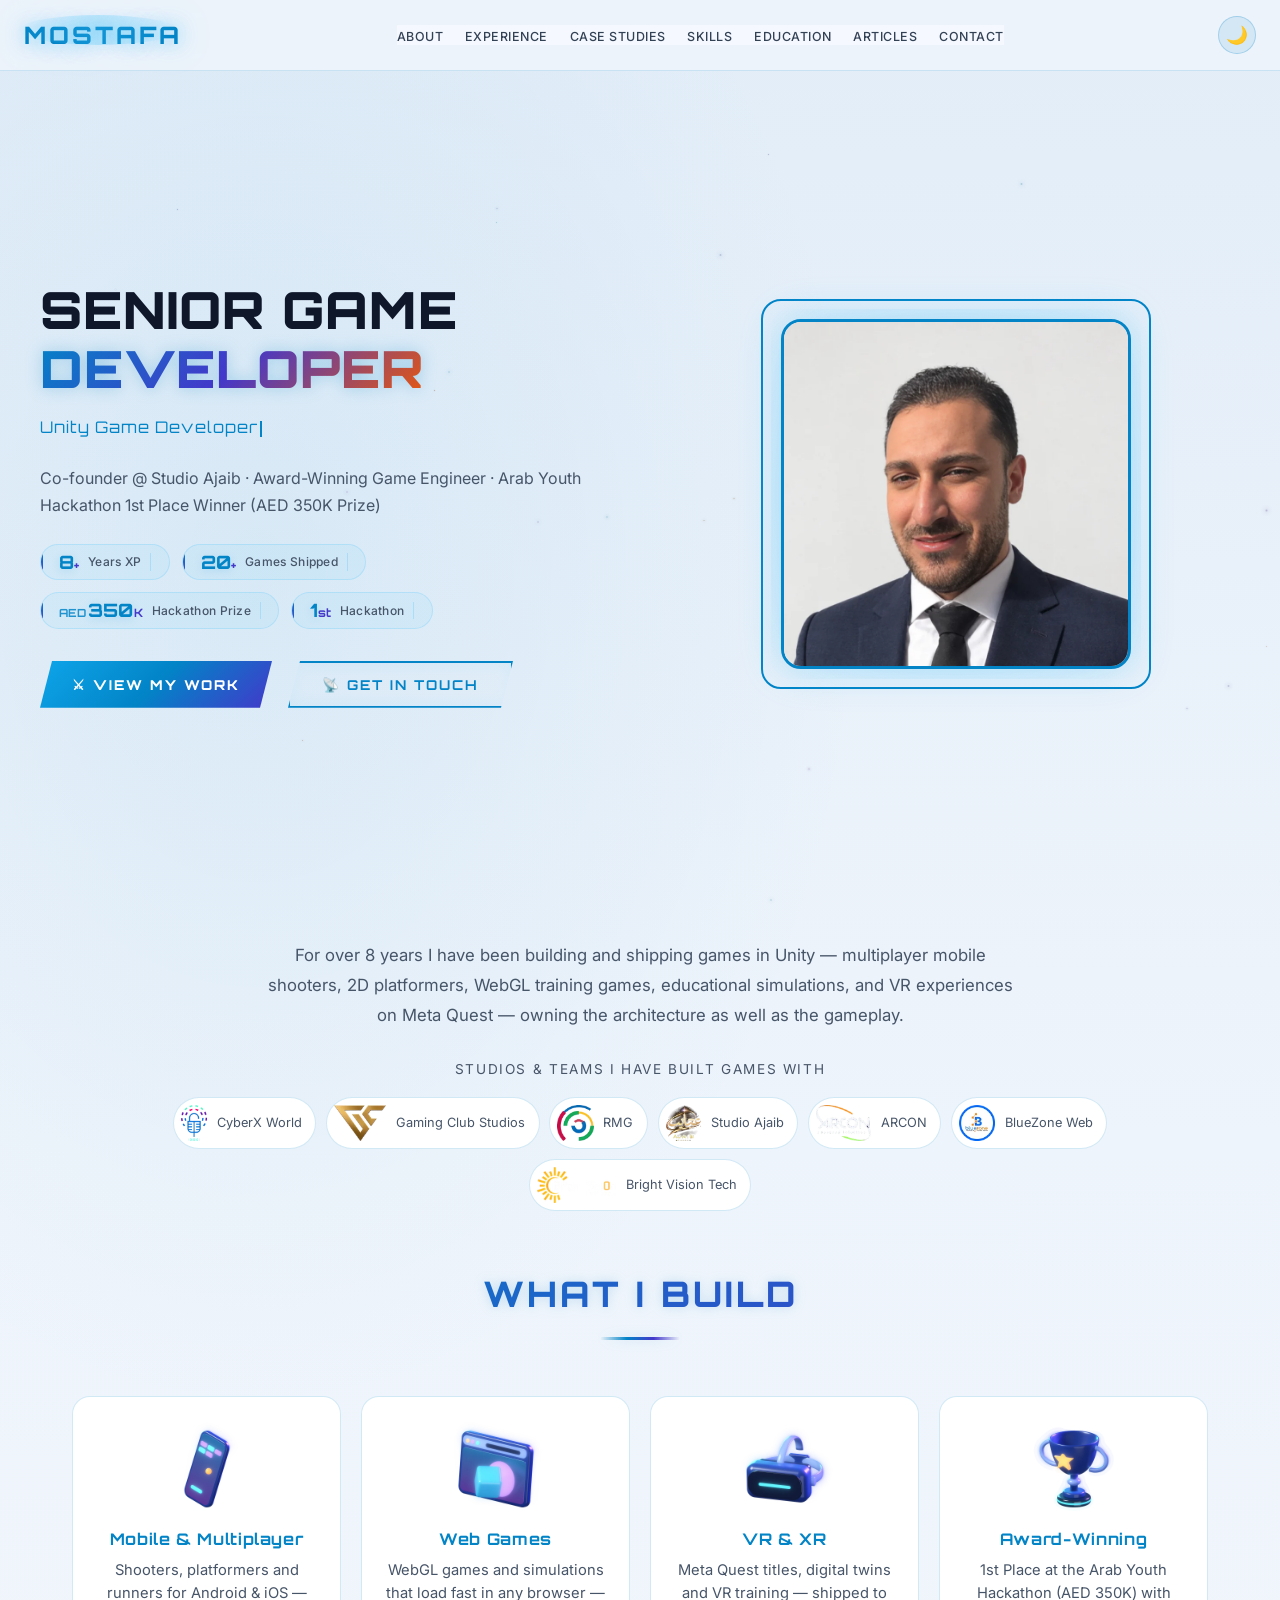
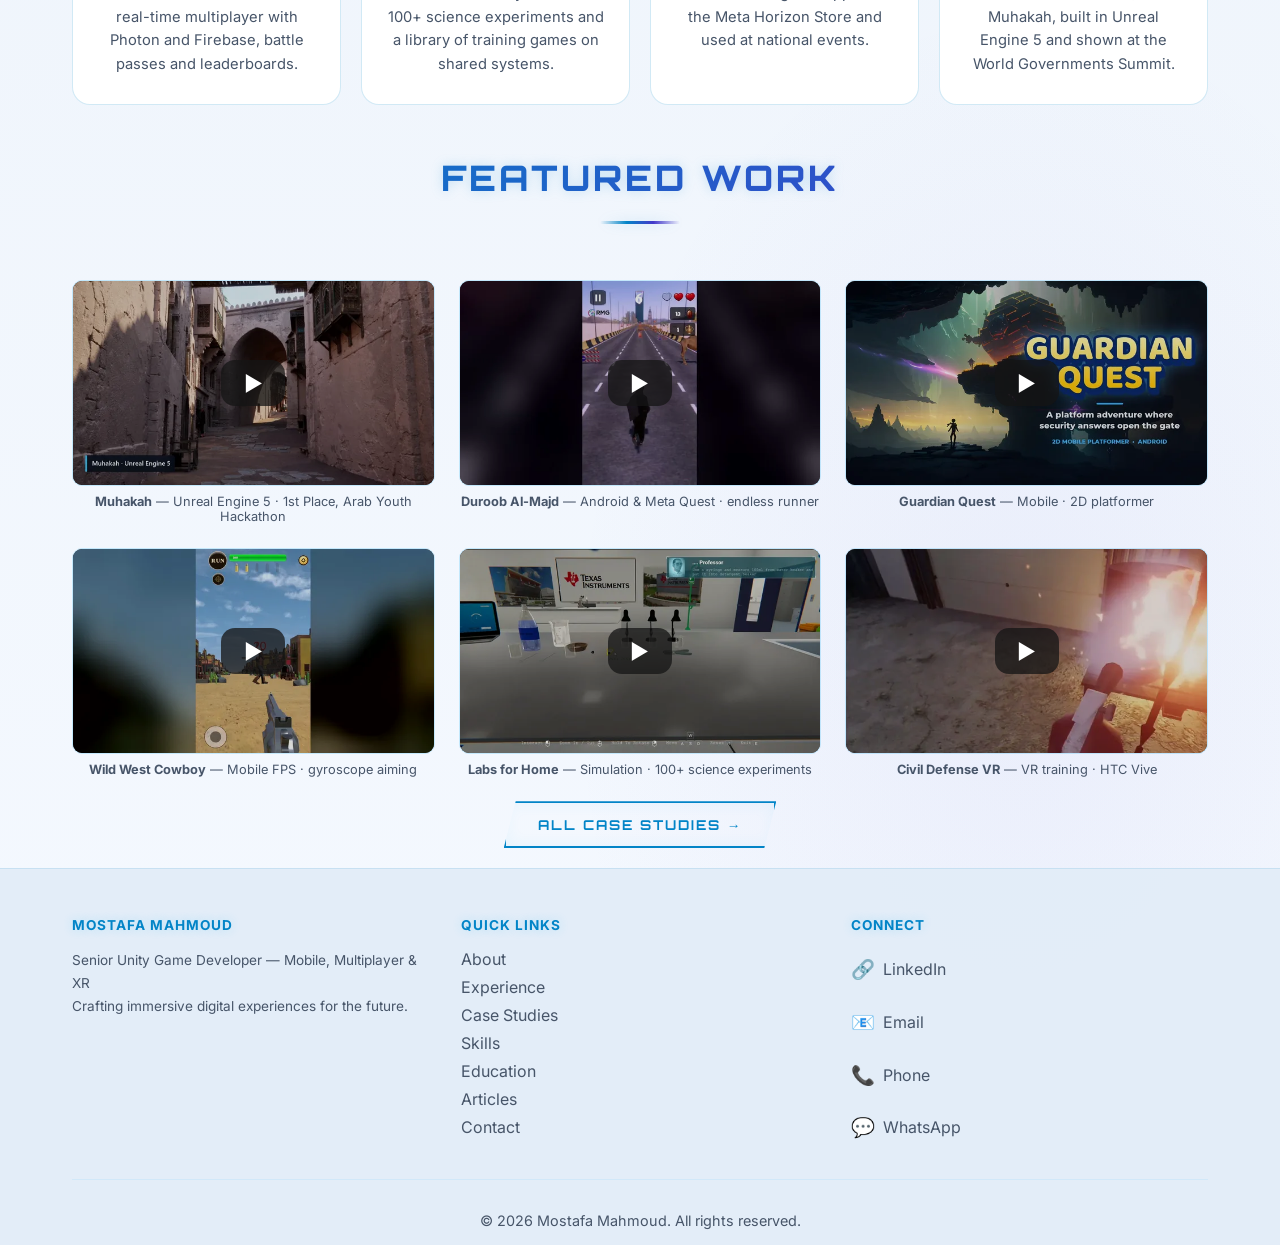
==== commit cc538ae8: "Add new highlight videos, company logo strip and 3D icons - New Unlisted highlight videos: Duroob Al" ====
--- a/index.html
+++ b/index.html
@@ -153,6 +153,51 @@
         </div>
     </section>
 
+    <!-- Studios -->
+    <section class="home-logos">
+        <div class="container">
+            <p class="logos-label reveal-text">Studios &amp; teams I have built games with</p>
+            <ul class="logo-strip reveal-text">
+                <li><a href="https://www.cyberx.world/" target="_blank" rel="noopener noreferrer" title="CyberX World"><img src="resources/logos/cyberx.webp" alt="CyberX World" loading="lazy" height="36"><span>CyberX World</span></a></li>
+                <li><a href="https://gamingclub.ae/" target="_blank" rel="noopener noreferrer" title="Gaming Club Studios"><img src="resources/logos/gamingclub.webp" alt="Gaming Club Studios" loading="lazy" height="36"><span>Gaming Club Studios</span></a></li>
+                <li><a href="https://www.rmg-sa.com/" target="_blank" rel="noopener noreferrer" title="RMG"><img src="resources/logos/rmg.webp" alt="RMG" loading="lazy" height="36"><span>RMG</span></a></li>
+                <li><a href="https://studio-ajaib.com/" target="_blank" rel="noopener noreferrer" title="Studio Ajaib"><img src="resources/logos/studio-ajaib.webp" alt="Studio Ajaib" loading="lazy" height="36"><span>Studio Ajaib</span></a></li>
+                <li><a href="https://arconme.com/" target="_blank" rel="noopener noreferrer" title="ARCON"><img src="resources/logos/arcon.webp" alt="ARCON" loading="lazy" height="36"><span>ARCON</span></a></li>
+                <li><a href="https://bluezonekw.com/" target="_blank" rel="noopener noreferrer" title="BlueZone Web"><img src="resources/logos/bluezone.webp" alt="BlueZone Web" loading="lazy" height="36"><span>BlueZone Web</span></a></li>
+                <li><a href="https://b-vision.tech/" target="_blank" rel="noopener noreferrer" title="Bright Vision Tech"><img src="resources/logos/brightvision.webp" alt="Bright Vision Tech" loading="lazy" height="36"><span>Bright Vision Tech</span></a></li>
+            </ul>
+        </div>
+    </section>
+
+    <!-- What I Build -->
+    <section class="home-build">
+        <div class="container">
+            <h2 class="section-title reveal-text">What I Build</h2>
+            <div class="build-grid">
+                <a href="case-studies.html#bluezone" class="build-card reveal-text">
+                    <img src="resources/3d/phone.webp" alt="" class="build-icon" width="96" height="96" loading="lazy">
+                    <h3>Mobile &amp; Multiplayer</h3>
+                    <p>Shooters, platformers and runners for Android &amp; iOS — real-time multiplayer with Photon and Firebase, battle passes and leaderboards.</p>
+                </a>
+                <a href="case-studies.html#arcon" class="build-card reveal-text">
+                    <img src="resources/3d/browser.webp" alt="" class="build-icon" width="96" height="96" loading="lazy">
+                    <h3>Web Games</h3>
+                    <p>WebGL games and simulations that load fast in any browser — 100+ science experiments and a library of training games on shared systems.</p>
+                </a>
+                <a href="case-studies.html#cyberx" class="build-card reveal-text">
+                    <img src="resources/3d/headset.webp" alt="" class="build-icon" width="96" height="96" loading="lazy">
+                    <h3>VR &amp; XR</h3>
+                    <p>Meta Quest titles, digital twins and VR training — shipped to the Meta Horizon Store and used at national events.</p>
+                </a>
+                <a href="case-studies.html#muhakah" class="build-card reveal-text">
+                    <img src="resources/3d/trophy.webp" alt="" class="build-icon" width="96" height="96" loading="lazy">
+                    <h3>Award-Winning</h3>
+                    <p>1st Place at the Arab Youth Hackathon (AED 350K) with Muhakah, built in Unreal Engine 5 and shown at the World Governments Summit.</p>
+                </a>
+            </div>
+        </div>
+    </section>
+
     <!-- Featured Work -->
     <section class="home-featured">
         <div class="container">
@@ -161,7 +206,7 @@
                 <div>
                     <div class="video-wrapper">
                         <div class="yt-facade" data-yt-id="7PShgJCUrtw" data-yt-title="Muhakah" role="button" tabindex="0" aria-label="Play video: Muhakah">
-                            <img class="yt-facade-thumb" src="https://i.ytimg.com/vi/7PShgJCUrtw/hqdefault.jpg" alt="" loading="lazy">
+                            <img class="yt-facade-thumb" src="resources/videos/muhakah.webp" width="640" height="360" alt="" loading="lazy">
                             <span class="yt-facade-play">▶</span>
                         </div>
                     </div>
@@ -169,8 +214,17 @@
                 </div>
                 <div>
                     <div class="video-wrapper">
+                        <div class="yt-facade" data-yt-id="2r_f0n-oBtU" data-yt-title="Duroob Al-Majd" role="button" tabindex="0" aria-label="Play video: Duroob Al-Majd">
+                            <img class="yt-facade-thumb" src="resources/videos/duroob.webp" alt="" loading="lazy" width="640" height="360">
+                            <span class="yt-facade-play">▶</span>
+                        </div>
+                    </div>
+                    <p class="case-study-video-caption"><strong>Duroob Al-Majd</strong> — Android &amp; Meta Quest · endless runner</p>
+                </div>
+                <div>
+                    <div class="video-wrapper">
                         <div class="yt-facade" data-yt-id="gN4NSc6PGlQ" data-yt-title="Guardian Quest" role="button" tabindex="0" aria-label="Play video: Guardian Quest">
-                            <img class="yt-facade-thumb" src="https://i.ytimg.com/vi/gN4NSc6PGlQ/hqdefault.jpg" alt="" loading="lazy">
+                            <img class="yt-facade-thumb" src="resources/videos/cx-cyber-guardian.webp" width="640" height="360" alt="" loading="lazy">
                             <span class="yt-facade-play">▶</span>
                         </div>
                     </div>
@@ -178,17 +232,17 @@
                 </div>
                 <div>
                     <div class="video-wrapper">
-                        <div class="yt-facade" data-yt-id="wEzpBcYZZ3o" data-yt-title="Expo Quest" role="button" tabindex="0" aria-label="Play video: Expo Quest">
-                            <img class="yt-facade-thumb" src="https://i.ytimg.com/vi/wEzpBcYZZ3o/hqdefault.jpg" alt="" loading="lazy">
-                            <span class="yt-facade-play">▶</span>
-                        </div>
-                    </div>
-                    <p class="case-study-video-caption"><strong>Expo Quest</strong> — Web · 3D expo in the browser</p>
-                </div>
-                <div>
-                    <div class="video-wrapper">
-                        <div class="yt-facade" data-yt-id="EnRGWVXgOus" data-yt-title="Labs for Home" role="button" tabindex="0" aria-label="Play video: Labs for Home">
-                            <img class="yt-facade-thumb" src="https://i.ytimg.com/vi/EnRGWVXgOus/hqdefault.jpg" alt="" loading="lazy">
+                        <div class="yt-facade" data-yt-id="1SGmFMsQ4pg" data-yt-title="Wild West Cowboy" role="button" tabindex="0" aria-label="Play video: Wild West Cowboy">
+                            <img class="yt-facade-thumb" src="resources/videos/cowboy.webp" alt="" loading="lazy" width="640" height="360">
+                            <span class="yt-facade-play">▶</span>
+                        </div>
+                    </div>
+                    <p class="case-study-video-caption"><strong>Wild West Cowboy</strong> — Mobile FPS · gyroscope aiming</p>
+                </div>
+                <div>
+                    <div class="video-wrapper">
+                        <div class="yt-facade" data-yt-id="JevY-LK2rd0" data-yt-title="Labs for Home &amp; SiMinds" role="button" tabindex="0" aria-label="Play video: Labs for Home &amp; SiMinds">
+                            <img class="yt-facade-thumb" src="resources/videos/labs-for-home.webp" alt="" loading="lazy" width="640" height="360">
                             <span class="yt-facade-play">▶</span>
                         </div>
                     </div>
@@ -196,68 +250,15 @@
                 </div>
                 <div>
                     <div class="video-wrapper">
-                        <div class="yt-facade" data-yt-id="868wm4pFhQQ" data-yt-title="Naga" role="button" tabindex="0" aria-label="Play video: Naga">
-                            <img class="yt-facade-thumb" src="https://i.ytimg.com/vi/868wm4pFhQQ/hqdefault.jpg" alt="" loading="lazy">
-                            <span class="yt-facade-play">▶</span>
-                        </div>
-                    </div>
-                    <p class="case-study-video-caption"><strong>Naga</strong> — VR · Meta Quest</p>
-                </div>
-                <div>
-                    <div class="video-wrapper">
-                        <div class="yt-facade" data-yt-id="KpGIWMriqaA" data-yt-title="Firewall Legion" role="button" tabindex="0" aria-label="Play video: Firewall Legion">
-                            <img class="yt-facade-thumb" src="https://i.ytimg.com/vi/KpGIWMriqaA/hqdefault.jpg" alt="" loading="lazy">
-                            <span class="yt-facade-play">▶</span>
-                        </div>
-                    </div>
-                    <p class="case-study-video-caption"><strong>Firewall Legion</strong> — VR · Meta Quest</p>
+                        <div class="yt-facade" data-yt-id="1zyVGxXBVMg" data-yt-title="Civil Defense VR Training" role="button" tabindex="0" aria-label="Play video: Civil Defense VR Training">
+                            <img class="yt-facade-thumb" src="resources/videos/bvr-civil-defense.webp" alt="" loading="lazy" width="640" height="360">
+                            <span class="yt-facade-play">▶</span>
+                        </div>
+                    </div>
+                    <p class="case-study-video-caption"><strong>Civil Defense VR</strong> — VR training · HTC Vive</p>
                 </div>
             </div>
             <p class="home-featured-more reveal-text"><a href="case-studies.html" class="btn btn-secondary">All case studies →</a></p>
-        </div>
-    </section>
-
-    <!-- Page Teasers -->
-    <section class="home-teasers">
-        <div class="container">
-            <h2 class="section-title reveal-text">Explore</h2>
-            <div class="teaser-grid">
-                <a href="about.html" class="teaser-card reveal-text">
-                    <h3>About</h3>
-                    <p>8+ years across mobile, multiplayer, web, and VR/XR game development. The full picture of how I work and what I specialize in.</p>
-                    <span class="teaser-arrow">→</span>
-                </a>
-                <a href="experience.html" class="teaser-card reveal-text">
-                    <h3>Experience</h3>
-                    <p>A chronological timeline of every role — Gaming Club Studios, CyberX World, RMG, ARCON, bluezone web, Global Business Strategies, and more.</p>
-                    <span class="teaser-arrow">→</span>
-                </a>
-                <a href="case-studies.html" class="teaser-card reveal-text">
-                    <h3>Case Studies</h3>
-                    <p>Deep dives into the projects I've shipped: what I owned, the architecture decisions, and demos to prove it.</p>
-                    <span class="teaser-arrow">→</span>
-                </a>
-                <a href="skills.html" class="teaser-card reveal-text">
-                    <h3>Skills</h3>
-                    <p>The technical stack: Unity architecture, XR development, cloud & multiplayer, AI integration, and engineering management.</p>
-                    <span class="teaser-arrow">→</span>
-                </a>
-                <a href="education.html" class="teaser-card reveal-text">
-                    <h3>Education</h3>
-                    <p>Degree, certifications, and the nanodegrees that got me into VR development in the first place.</p>
-                    <span class="teaser-arrow">→</span>
-                </a>
-                <a href="articles.html" class="teaser-card reveal-text">
-                    <h3>Articles</h3>
-                    <p>Technical writing on SOLID principles in Unity and why every game needs a design document.</p>
-                    <span class="teaser-arrow">→</span>
-                </a>
-                <a href="contact.html" class="teaser-card reveal-text">
-                    <h3>Contact</h3>
-                    <p>Let's talk about your next project — email, phone, LinkedIn, or WhatsApp.</p>
-                    <span class="teaser-arrow">→</span>
-                </a>
-            </div>
         </div>
     </section>
 
--- a/styles.css
+++ b/styles.css
@@ -981,7 +981,7 @@
     object-fit: contain;
     border-radius: var(--radius-sm);
     border: 1px solid rgba(56, 189, 248, 0.15);
-    padding: 0.4rem;
+    padding: 0.3rem;
     background: rgba(255, 255, 255, 0.03);
     flex-shrink: 0;
 }
@@ -2605,3 +2605,136 @@
         grid-template-columns: 1fr;
     }
 }
+
+/* ─── Home: studios strip ─── */
+.home-logos {
+    padding: 10px 0 30px;
+    position: relative;
+    z-index: 10;
+}
+
+.logos-label {
+    text-align: center;
+    color: var(--text-secondary);
+    font-size: 0.85rem;
+    letter-spacing: 0.12em;
+    text-transform: uppercase;
+    margin-bottom: 1.25rem;
+}
+
+.logo-strip {
+    list-style: none;
+    margin: 0;
+    padding: 0;
+    display: flex;
+    flex-wrap: wrap;
+    justify-content: center;
+    gap: 0.6rem 0.6rem;
+}
+
+.logo-strip a {
+    display: flex;
+    align-items: center;
+    gap: 0.6rem;
+    padding: 0.45rem 0.85rem 0.45rem 0.45rem;
+    border: 1px solid var(--card-border);
+    border-radius: var(--radius-pill);
+    background: var(--card-bg);
+    color: var(--text-secondary);
+    text-decoration: none;
+    font-size: 0.8rem;
+    white-space: nowrap;
+    transition: border-color 0.2s ease, color 0.2s ease, transform 0.2s ease;
+}
+
+.logo-strip a:hover,
+.logo-strip a:focus-visible {
+    border-color: var(--primary-color);
+    color: var(--text-primary);
+    transform: translateY(-2px);
+}
+
+.logo-strip img {
+    width: auto;
+    height: 36px;
+    max-width: 84px;
+    flex: 0 0 auto;
+    display: block;
+    object-fit: contain;
+}
+
+/* ─── Home: what I build ─── */
+.home-build {
+    padding: 30px 0 10px;
+    position: relative;
+    z-index: 10;
+}
+
+.build-grid {
+    display: grid;
+    grid-template-columns: repeat(auto-fit, minmax(240px, 1fr));
+    gap: 1.25rem;
+}
+
+.build-card {
+    display: block;
+    text-align: center;
+    padding: 1.5rem 1.5rem 1.75rem;
+    background: var(--card-bg);
+    border: 1px solid var(--card-border);
+    border-radius: var(--radius-lg);
+    color: inherit;
+    text-decoration: none;
+    transition: border-color 0.25s ease, transform 0.25s ease, box-shadow 0.25s ease;
+}
+
+.build-card:hover,
+.build-card:focus-visible {
+    border-color: var(--primary-color);
+    transform: translateY(-4px);
+    box-shadow: var(--glow-sm);
+}
+
+.build-icon {
+    width: 96px;
+    height: 96px;
+    margin: 0 auto 0.75rem;
+    display: block;
+    transition: transform 0.35s ease;
+}
+
+.build-card:hover .build-icon {
+    transform: translateY(-4px) rotate(-4deg) scale(1.06);
+}
+
+.build-card h3 {
+    font-family: var(--font-display);
+    font-size: 1rem;
+    letter-spacing: 0.04em;
+    color: var(--primary-color);
+    margin-bottom: 0.6rem;
+}
+
+.build-card p {
+    color: var(--text-secondary);
+    font-size: 0.92rem;
+    line-height: 1.6;
+}
+
+@media (max-width: 640px) {
+    .logo-strip span {
+        display: none;
+    }
+
+    .logo-strip a {
+        padding: 0.45rem;
+    }
+}
+
+@media (prefers-reduced-motion: reduce) {
+    .build-card,
+    .build-icon,
+    .logo-strip a {
+        transition: none;
+    }
+}
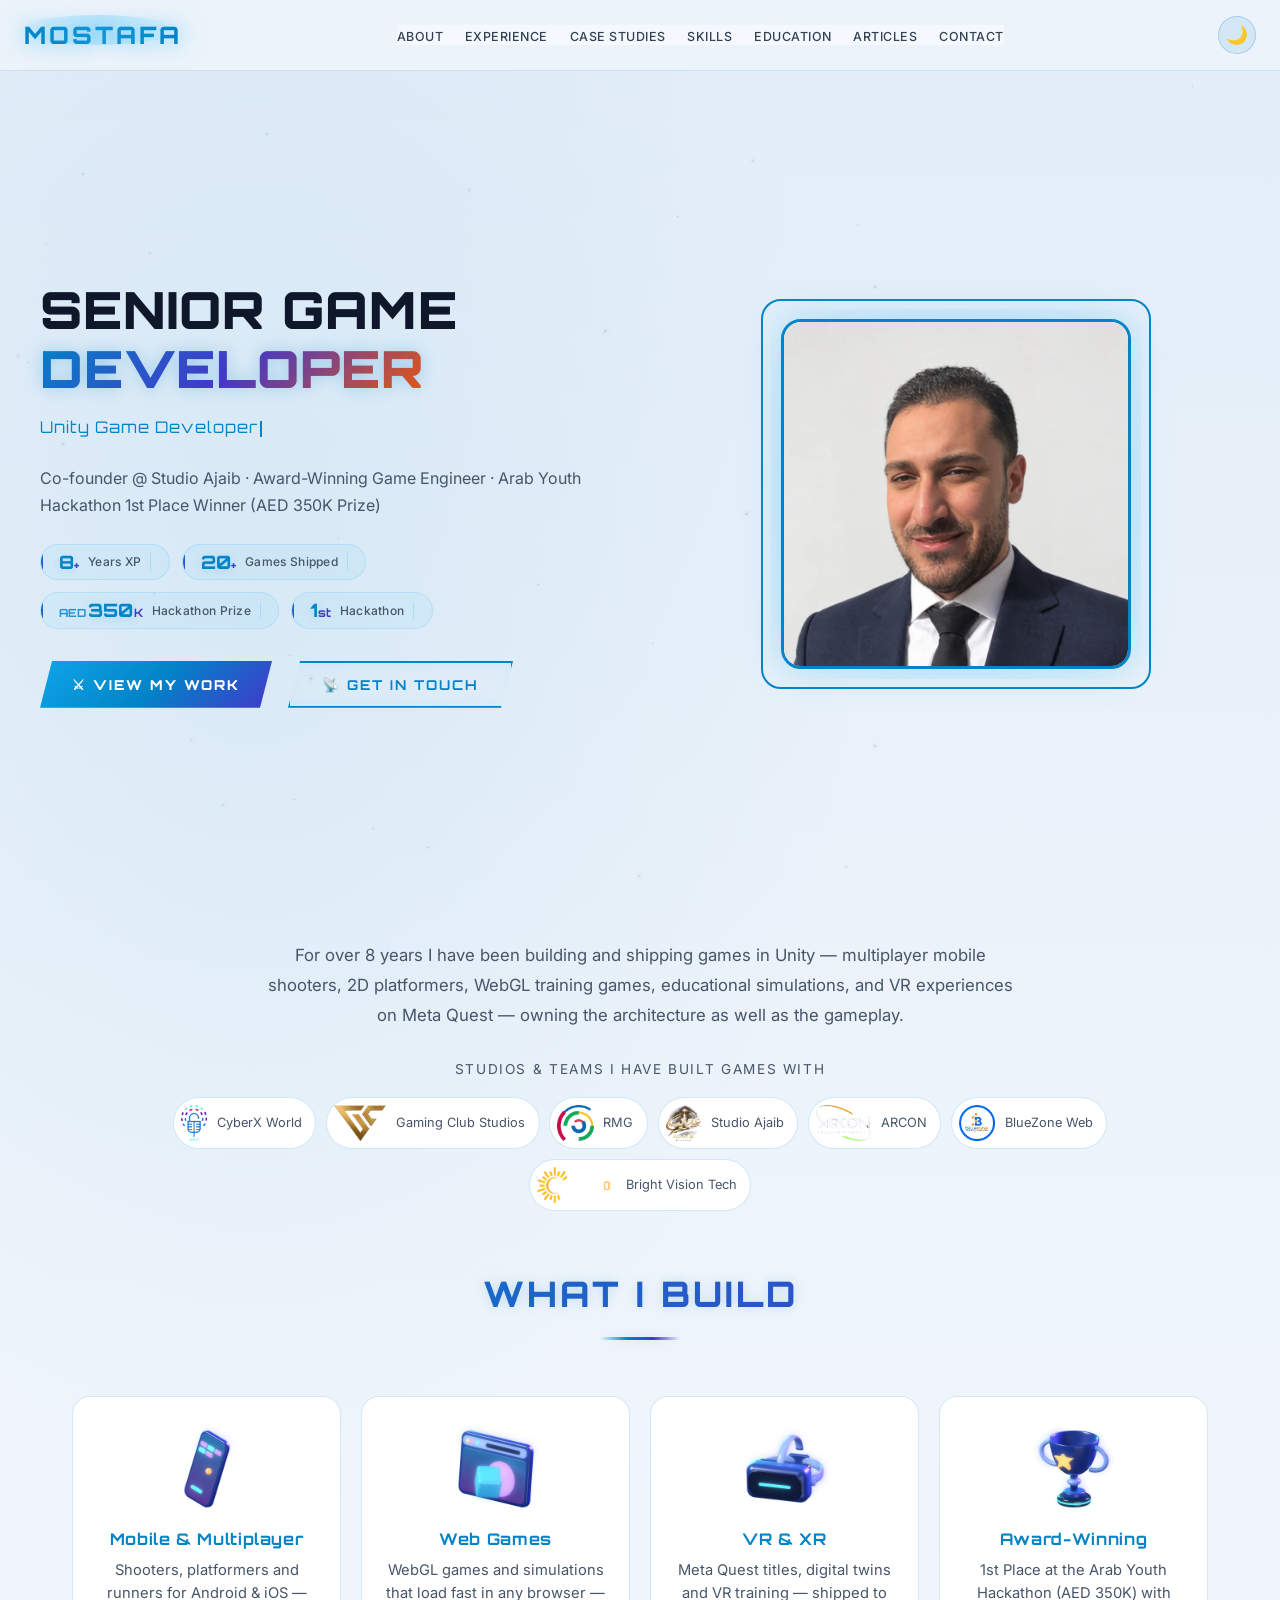
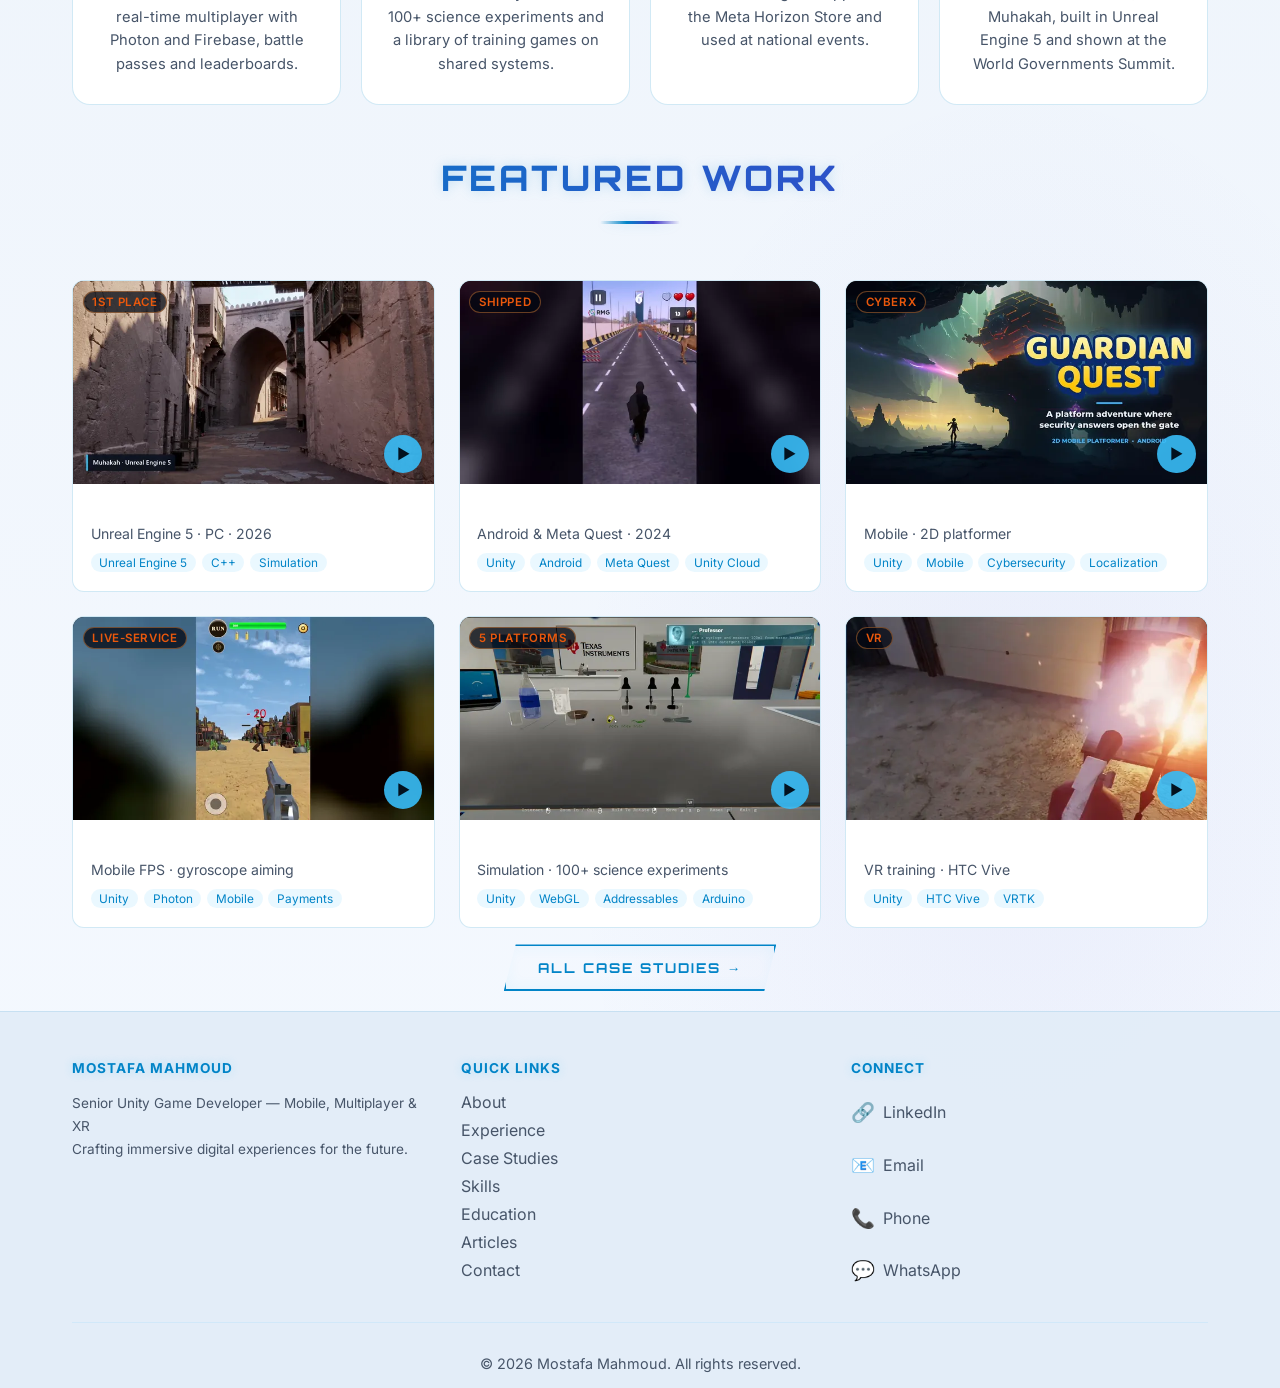
==== commit 555407dc: "Featured work: project cards with hover previews and details modal" ====
--- a/index.html
+++ b/index.html
@@ -202,65 +202,135 @@
     <section class="home-featured">
         <div class="container">
             <h2 class="section-title reveal-text">Featured Work</h2>
-            <div class="case-study-videos reveal-text">
-                <div>
-                    <div class="video-wrapper">
-                        <div class="yt-facade" data-yt-id="7PShgJCUrtw" data-yt-title="Muhakah" role="button" tabindex="0" aria-label="Play video: Muhakah">
-                            <img class="yt-facade-thumb" src="resources/videos/muhakah.webp" width="640" height="360" alt="" loading="lazy">
-                            <span class="yt-facade-play">▶</span>
-                        </div>
-                    </div>
-                    <p class="case-study-video-caption"><strong>Muhakah</strong> — Unreal Engine 5 · 1st Place, Arab Youth Hackathon</p>
-                </div>
-                <div>
-                    <div class="video-wrapper">
-                        <div class="yt-facade" data-yt-id="2r_f0n-oBtU" data-yt-title="Duroob Al-Majd" role="button" tabindex="0" aria-label="Play video: Duroob Al-Majd">
-                            <img class="yt-facade-thumb" src="resources/videos/duroob.webp" alt="" loading="lazy" width="640" height="360">
-                            <span class="yt-facade-play">▶</span>
-                        </div>
-                    </div>
-                    <p class="case-study-video-caption"><strong>Duroob Al-Majd</strong> — Android &amp; Meta Quest · endless runner</p>
-                </div>
-                <div>
-                    <div class="video-wrapper">
-                        <div class="yt-facade" data-yt-id="gN4NSc6PGlQ" data-yt-title="Guardian Quest" role="button" tabindex="0" aria-label="Play video: Guardian Quest">
-                            <img class="yt-facade-thumb" src="resources/videos/cx-cyber-guardian.webp" width="640" height="360" alt="" loading="lazy">
-                            <span class="yt-facade-play">▶</span>
-                        </div>
-                    </div>
-                    <p class="case-study-video-caption"><strong>Guardian Quest</strong> — Mobile · 2D platformer</p>
-                </div>
-                <div>
-                    <div class="video-wrapper">
-                        <div class="yt-facade" data-yt-id="1SGmFMsQ4pg" data-yt-title="Wild West Cowboy" role="button" tabindex="0" aria-label="Play video: Wild West Cowboy">
-                            <img class="yt-facade-thumb" src="resources/videos/cowboy.webp" alt="" loading="lazy" width="640" height="360">
-                            <span class="yt-facade-play">▶</span>
-                        </div>
-                    </div>
-                    <p class="case-study-video-caption"><strong>Wild West Cowboy</strong> — Mobile FPS · gyroscope aiming</p>
-                </div>
-                <div>
-                    <div class="video-wrapper">
-                        <div class="yt-facade" data-yt-id="JevY-LK2rd0" data-yt-title="Labs for Home &amp; SiMinds" role="button" tabindex="0" aria-label="Play video: Labs for Home &amp; SiMinds">
-                            <img class="yt-facade-thumb" src="resources/videos/labs-for-home.webp" alt="" loading="lazy" width="640" height="360">
-                            <span class="yt-facade-play">▶</span>
-                        </div>
-                    </div>
-                    <p class="case-study-video-caption"><strong>Labs for Home</strong> — Simulation · 100+ science experiments</p>
-                </div>
-                <div>
-                    <div class="video-wrapper">
-                        <div class="yt-facade" data-yt-id="1zyVGxXBVMg" data-yt-title="Civil Defense VR Training" role="button" tabindex="0" aria-label="Play video: Civil Defense VR Training">
-                            <img class="yt-facade-thumb" src="resources/videos/bvr-civil-defense.webp" alt="" loading="lazy" width="640" height="360">
-                            <span class="yt-facade-play">▶</span>
-                        </div>
-                    </div>
-                    <p class="case-study-video-caption"><strong>Civil Defense VR</strong> — VR training · HTC Vive</p>
-                </div>
+            <div class="work-grid reveal-text">
+                <article class="work-card" data-yt-id="7PShgJCUrtw" data-title="Muhakah" tabindex="0" role="button" aria-haspopup="dialog" aria-label="Open project: Muhakah">
+                    <div class="work-media">
+                        <img src="resources/videos/muhakah.webp" width="640" height="360" alt="" loading="lazy">
+                        <video class="work-preview" muted loop playsinline preload="none" data-src="resources/previews/muhakah.mp4" aria-hidden="true"></video>
+                        <span class="work-badge">1st Place</span>
+                        <span class="work-play" aria-hidden="true">▶</span>
+                    </div>
+                    <div class="work-body">
+                        <h3>Muhakah</h3>
+                        <p class="work-meta">Unreal Engine 5 · PC · 2026</p>
+                        <ul class="work-tags"><li>Unreal Engine 5</li><li>C++</li><li>Simulation</li></ul>
+                    </div>
+                    <template class="work-details">
+                        <p class="work-role">Co-Founder &amp; Lead Simulation Engineer — Studio Ajaib</p>
+                        <p>A social simulation game built in Unreal Engine 5 for the Arab Youth Hackathon. Our demo won 1st Place and an AED 350,000 prize and was showcased at the World Governments Summit 2026 in Dubai. The team is now founding Studio Ajaib around the project.</p>
+                        <ul class="work-tags"><li>Unreal Engine 5</li><li>C++</li><li>Simulation</li></ul>
+                        <div class="work-links"><a href="case-studies.html#muhakah" class="work-link">Case study →</a></div>
+                    </template>
+                </article>
+                <article class="work-card" data-yt-id="2r_f0n-oBtU" data-title="Duroob Al-Majd" tabindex="0" role="button" aria-haspopup="dialog" aria-label="Open project: Duroob Al-Majd">
+                    <div class="work-media">
+                        <img src="resources/videos/duroob.webp" width="640" height="360" alt="" loading="lazy">
+                        <video class="work-preview" muted loop playsinline preload="none" data-src="resources/previews/duroob.mp4" aria-hidden="true"></video>
+                        <span class="work-badge">Shipped</span>
+                        <span class="work-play" aria-hidden="true">▶</span>
+                    </div>
+                    <div class="work-body">
+                        <h3>Duroob Al-Majd</h3>
+                        <p class="work-meta">Android &amp; Meta Quest · 2024</p>
+                        <ul class="work-tags"><li>Unity</li><li>Android</li><li>Meta Quest</li><li>Unity Cloud</li></ul>
+                    </div>
+                    <template class="work-details">
+                        <p class="work-role">Unity Developer — RMG</p>
+                        <p>An endless runner for interactive touchscreen displays, set at the entrance to Riyadh with Gulf-dressed characters and trivia pauses mid-run. Shipped on Google Play, then ported to Meta Quest VR and published on the Meta Store.</p>
+                        <ul class="work-tags"><li>Unity</li><li>Android</li><li>Meta Quest</li><li>Unity Cloud</li></ul>
+                        <div class="work-links"><a href="https://play.google.com/store/apps/details?id=com.RMG.duroobalmajd" target="_blank" rel="noopener noreferrer" class="work-link">Google Play →</a><a href="https://www.meta.com/experiences/9097137060321303/" target="_blank" rel="noopener noreferrer" class="work-link">Meta Quest Store →</a><a href="case-studies.html#rmg" class="work-link">Case study →</a></div>
+                    </template>
+                </article>
+                <article class="work-card" data-yt-id="gN4NSc6PGlQ" data-title="Guardian Quest" tabindex="0" role="button" aria-haspopup="dialog" aria-label="Open project: Guardian Quest">
+                    <div class="work-media">
+                        <img src="resources/videos/cx-cyber-guardian.webp" width="640" height="360" alt="" loading="lazy">
+                        <video class="work-preview" muted loop playsinline preload="none" data-src="resources/previews/guardian-quest.mp4" aria-hidden="true"></video>
+                        <span class="work-badge">CyberX</span>
+                        <span class="work-play" aria-hidden="true">▶</span>
+                    </div>
+                    <div class="work-body">
+                        <h3>Guardian Quest</h3>
+                        <p class="work-meta">Mobile · 2D platformer</p>
+                        <ul class="work-tags"><li>Unity</li><li>Mobile</li><li>Cybersecurity</li><li>Localization</li></ul>
+                    </div>
+                    <template class="work-details">
+                        <p class="work-role">Unity Developer — CyberX World</p>
+                        <p>A 2D platformer where answering security questions opens the gate. Part of the CyberX World library of cybersecurity-awareness games, shipped in Arabic and English with backend-connected scoring.</p>
+                        <ul class="work-tags"><li>Unity</li><li>Mobile</li><li>Cybersecurity</li><li>Localization</li></ul>
+                        <div class="work-links"><a href="case-studies.html#cyberx" class="work-link">Case study →</a></div>
+                    </template>
+                </article>
+                <article class="work-card" data-yt-id="1SGmFMsQ4pg" data-title="Wild West Cowboy" tabindex="0" role="button" aria-haspopup="dialog" aria-label="Open project: Wild West Cowboy">
+                    <div class="work-media">
+                        <img src="resources/videos/cowboy.webp" width="640" height="360" alt="" loading="lazy">
+                        <video class="work-preview" muted loop playsinline preload="none" data-src="resources/previews/cowboy.mp4" aria-hidden="true"></video>
+                        <span class="work-badge">Live-service</span>
+                        <span class="work-play" aria-hidden="true">▶</span>
+                    </div>
+                    <div class="work-body">
+                        <h3>Wild West Cowboy</h3>
+                        <p class="work-meta">Mobile FPS · gyroscope aiming</p>
+                        <ul class="work-tags"><li>Unity</li><li>Photon</li><li>Mobile</li><li>Payments</li></ul>
+                    </div>
+                    <template class="work-details">
+                        <p class="work-role">Unity 3D Developer — bluezone web</p>
+                        <p>A mobile FPS with gyroscope-only controls: tilt to aim, tilt up to fire, tilt down to reload. Full live-service feature set: Royal Pass, store, friends and chat, in-battle voice chat and three modes (friendly, AI, PvP). I built the payment gateway for Royal Pass purchases.</p>
+                        <ul class="work-tags"><li>Unity</li><li>Photon</li><li>Mobile</li><li>Payments</li></ul>
+                        <div class="work-links"><a href="case-studies.html#bluezone" class="work-link">Case study →</a></div>
+                    </template>
+                </article>
+                <article class="work-card" data-yt-id="JevY-LK2rd0" data-title="Labs for Home" tabindex="0" role="button" aria-haspopup="dialog" aria-label="Open project: Labs for Home">
+                    <div class="work-media">
+                        <img src="resources/videos/labs-for-home.webp" width="640" height="360" alt="" loading="lazy">
+                        <video class="work-preview" muted loop playsinline preload="none" data-src="resources/previews/labs-for-home.mp4" aria-hidden="true"></video>
+                        <span class="work-badge">5 platforms</span>
+                        <span class="work-play" aria-hidden="true">▶</span>
+                    </div>
+                    <div class="work-body">
+                        <h3>Labs for Home</h3>
+                        <p class="work-meta">Simulation · 100+ science experiments</p>
+                        <ul class="work-tags"><li>Unity</li><li>WebGL</li><li>Addressables</li><li>Arduino</li></ul>
+                    </div>
+                    <template class="work-details">
+                        <p class="work-role">Mid Unity 3D Developer — ARCON</p>
+                        <p>WebGL science experiments and educational simulations for UAE schools. I proposed and led consolidating duplicated per-experiment projects into one codebase, with each experiment an Addressable prefab loaded at runtime, shipping across five platforms.</p>
+                        <ul class="work-tags"><li>Unity</li><li>WebGL</li><li>Addressables</li><li>Arduino</li></ul>
+                        <div class="work-links"><a href="case-studies.html#arcon" class="work-link">Case study →</a></div>
+                    </template>
+                </article>
+                <article class="work-card" data-yt-id="1zyVGxXBVMg" data-title="Civil Defense VR" tabindex="0" role="button" aria-haspopup="dialog" aria-label="Open project: Civil Defense VR">
+                    <div class="work-media">
+                        <img src="resources/videos/bvr-civil-defense.webp" width="640" height="360" alt="" loading="lazy">
+                        <video class="work-preview" muted loop playsinline preload="none" data-src="resources/previews/bvr-civil-defense.mp4" aria-hidden="true"></video>
+                        <span class="work-badge">VR</span>
+                        <span class="work-play" aria-hidden="true">▶</span>
+                    </div>
+                    <div class="work-body">
+                        <h3>Civil Defense VR</h3>
+                        <p class="work-meta">VR training · HTC Vive</p>
+                        <ul class="work-tags"><li>Unity</li><li>HTC Vive</li><li>VRTK</li></ul>
+                    </div>
+                    <template class="work-details">
+                        <p class="work-role">Unity VR Developer — Bright Vision Tech</p>
+                        <p>HTC Vive training simulations built with VRTK: a fire-safety trainer covering three fire types, an industrial trainer (motor disassembly, fire extinguishing, forklift operation) and a tracked shooting-range sim.</p>
+                        <ul class="work-tags"><li>Unity</li><li>HTC Vive</li><li>VRTK</li></ul>
+                        <div class="work-links"><a href="experience.html" class="work-link">Experience →</a></div>
+                    </template>
+                </article>
             </div>
             <p class="home-featured-more reveal-text"><a href="case-studies.html" class="btn btn-secondary">All case studies →</a></p>
         </div>
     </section>
+
+    <dialog class="work-modal" aria-labelledby="work-modal-title">
+        <button class="work-modal-close" type="button" aria-label="Close">✕</button>
+        <div class="work-modal-video"></div>
+        <div class="work-modal-body">
+            <h3 id="work-modal-title"></h3>
+            <p class="work-meta"></p>
+            <div class="work-modal-details"></div>
+        </div>
+    </dialog>
 
     <!-- Footer -->
     <footer class="footer">
--- a/styles.css
+++ b/styles.css
@@ -2738,3 +2738,194 @@
         transition: none;
     }
 }
+
+/* ─── Home: featured work cards + project modal ─── */
+.work-grid {
+    display: grid;
+    grid-template-columns: repeat(auto-fill, minmax(300px, 1fr));
+    gap: 1.5rem;
+}
+
+.work-card {
+    background: var(--card-bg);
+    border: 1px solid var(--card-border);
+    border-radius: var(--radius-md);
+    overflow: hidden;
+    cursor: pointer;
+    display: flex;
+    flex-direction: column;
+    transition: transform 0.25s ease, border-color 0.25s ease, box-shadow 0.25s ease;
+}
+
+.work-card:hover,
+.work-card:focus-visible {
+    transform: translateY(-4px);
+    border-color: var(--primary-color);
+    box-shadow: 0 12px 30px rgba(56, 189, 248, 0.15);
+    outline: none;
+}
+
+.work-media {
+    position: relative;
+    aspect-ratio: 16 / 9;
+    background: #000;
+    overflow: hidden;
+}
+
+.work-media img,
+.work-preview {
+    position: absolute;
+    inset: 0;
+    width: 100%;
+    height: 100%;
+    object-fit: cover;
+    display: block;
+}
+
+.work-preview {
+    opacity: 0;
+    transition: opacity 0.3s ease;
+}
+
+.work-card.is-previewing .work-preview { opacity: 1; }
+
+.work-badge {
+    position: absolute;
+    top: 0.6rem;
+    left: 0.6rem;
+    background: rgba(3, 7, 18, 0.75);
+    color: var(--accent-color);
+    font-size: 0.72rem;
+    font-weight: 600;
+    letter-spacing: 0.05em;
+    text-transform: uppercase;
+    padding: 0.2rem 0.55rem;
+    border-radius: 999px;
+    border: 1px solid rgba(251, 146, 60, 0.4);
+}
+
+.work-play {
+    position: absolute;
+    right: 0.7rem;
+    bottom: 0.7rem;
+    width: 2.4rem;
+    height: 2.4rem;
+    border-radius: 50%;
+    display: grid;
+    place-items: center;
+    background: rgba(56, 189, 248, 0.9);
+    color: #03121f;
+    font-size: 0.9rem;
+    transition: transform 0.25s ease;
+}
+
+.work-card:hover .work-play { transform: scale(1.1); }
+
+.work-body { padding: 1rem 1.1rem 1.2rem; }
+
+.work-body h3,
+.work-modal-body h3 {
+    margin: 0 0 0.25rem;
+    font-size: 1.1rem;
+    color: #fff;
+}
+
+.work-meta {
+    margin: 0 0 0.7rem;
+    color: var(--text-secondary);
+    font-size: 0.88rem;
+}
+
+.work-tags {
+    list-style: none;
+    margin: 0;
+    padding: 0;
+    display: flex;
+    flex-wrap: wrap;
+    gap: 0.35rem;
+}
+
+.work-tags li {
+    font-size: 0.74rem;
+    padding: 0.15rem 0.55rem;
+    border-radius: 999px;
+    background: rgba(56, 189, 248, 0.1);
+    color: var(--primary-color);
+}
+
+.work-modal {
+    width: min(960px, calc(100vw - 32px));
+    max-height: calc(100vh - 32px);
+    margin: auto;
+    padding: 0;
+    border: 1px solid var(--card-border);
+    border-radius: var(--radius-md);
+    background: #0b1126;
+    color: var(--text-secondary);
+    overflow: auto;
+}
+
+.work-modal::backdrop {
+    background: rgba(2, 6, 18, 0.8);
+    backdrop-filter: blur(4px);
+}
+
+.work-modal-video {
+    aspect-ratio: 16 / 9;
+    background: #000;
+}
+
+.work-modal-video iframe {
+    width: 100%;
+    height: 100%;
+    border: 0;
+    display: block;
+}
+
+.work-modal-body { padding: 1.25rem 1.5rem 1.5rem; }
+.work-modal-body p { line-height: 1.6; margin-bottom: 0.75rem; }
+
+.work-role {
+    color: var(--accent-color);
+    font-weight: 600;
+    margin-bottom: 0.5rem;
+}
+
+.work-links {
+    display: flex;
+    flex-wrap: wrap;
+    gap: 1rem;
+    margin-top: 1rem;
+}
+
+.work-link {
+    color: var(--primary-color);
+    text-decoration: none;
+    font-weight: 600;
+}
+
+.work-link:hover { text-decoration: underline; }
+
+.work-modal-close {
+    position: absolute;
+    top: 0.5rem;
+    right: 0.5rem;
+    z-index: 2;
+    width: 2.2rem;
+    height: 2.2rem;
+    border-radius: 50%;
+    border: 0;
+    background: rgba(0, 0, 0, 0.7);
+    color: #fff;
+    font-size: 1rem;
+    cursor: pointer;
+}
+
+@media (max-width: 640px) {
+    .work-grid { grid-template-columns: 1fr; }
+    .work-modal-body { padding: 1rem; }
+}
+
+[data-theme="light"] .work-modal { background: #fff; }
+[data-theme="light"] .work-body h3,
+[data-theme="light"] .work-modal-body h3 { color: #0f172a; }
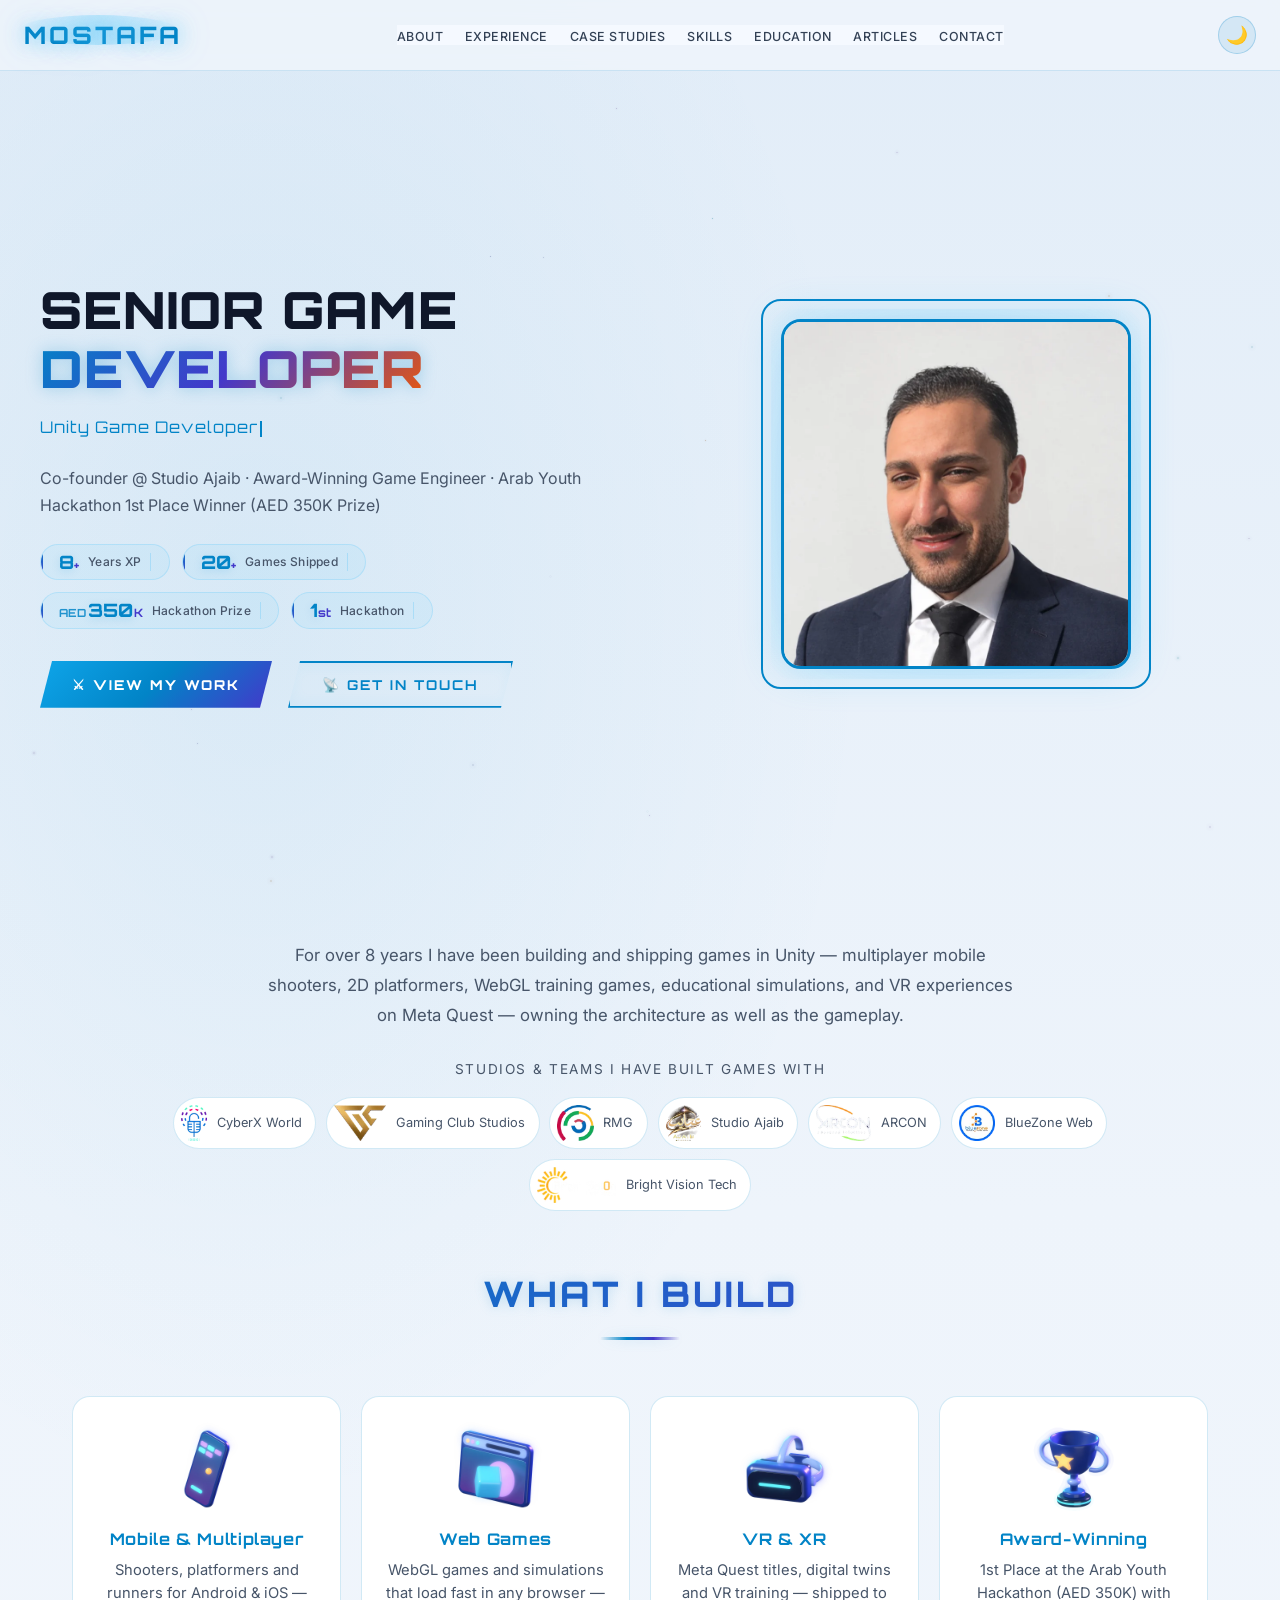
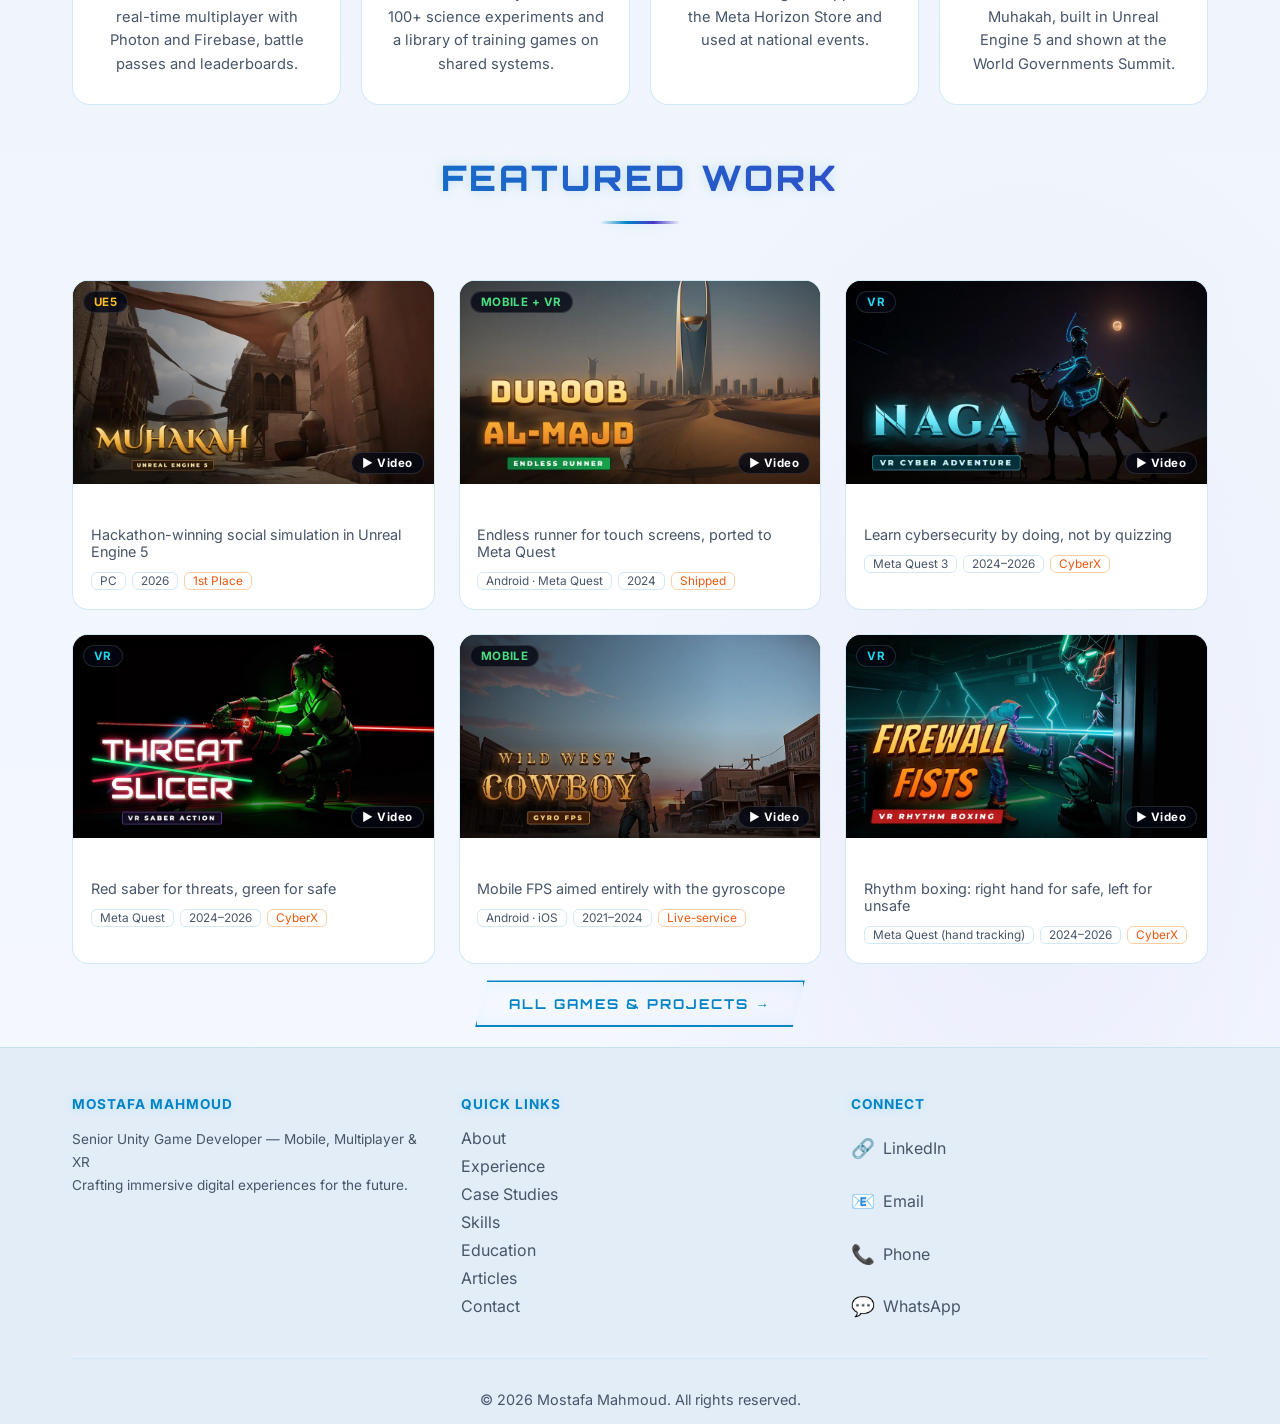
==== commit 7bbaea8d: "Game gallery: custom covers and logos, featured six on home, full gallery on case studies, add Naga" ====
--- a/index.html
+++ b/index.html
@@ -50,6 +50,7 @@
     </script>
 
     <link rel="stylesheet" href="styles.css">
+    <link rel="stylesheet" href="gallery.css">
      <!-- Google tag (gtag.js) -->
 <script async src="https://www.googletagmanager.com/gtag/js?id=G-39LDYHDVRW"></script>
 <script>
@@ -202,135 +203,10 @@
     <section class="home-featured">
         <div class="container">
             <h2 class="section-title reveal-text">Featured Work</h2>
-            <div class="work-grid reveal-text">
-                <article class="work-card" data-yt-id="7PShgJCUrtw" data-title="Muhakah" tabindex="0" role="button" aria-haspopup="dialog" aria-label="Open project: Muhakah">
-                    <div class="work-media">
-                        <img src="resources/videos/muhakah.webp" width="640" height="360" alt="" loading="lazy">
-                        <video class="work-preview" muted loop playsinline preload="none" data-src="resources/previews/muhakah.mp4" aria-hidden="true"></video>
-                        <span class="work-badge">1st Place</span>
-                        <span class="work-play" aria-hidden="true">▶</span>
-                    </div>
-                    <div class="work-body">
-                        <h3>Muhakah</h3>
-                        <p class="work-meta">Unreal Engine 5 · PC · 2026</p>
-                        <ul class="work-tags"><li>Unreal Engine 5</li><li>C++</li><li>Simulation</li></ul>
-                    </div>
-                    <template class="work-details">
-                        <p class="work-role">Co-Founder &amp; Lead Simulation Engineer — Studio Ajaib</p>
-                        <p>A social simulation game built in Unreal Engine 5 for the Arab Youth Hackathon. Our demo won 1st Place and an AED 350,000 prize and was showcased at the World Governments Summit 2026 in Dubai. The team is now founding Studio Ajaib around the project.</p>
-                        <ul class="work-tags"><li>Unreal Engine 5</li><li>C++</li><li>Simulation</li></ul>
-                        <div class="work-links"><a href="case-studies.html#muhakah" class="work-link">Case study →</a></div>
-                    </template>
-                </article>
-                <article class="work-card" data-yt-id="2r_f0n-oBtU" data-title="Duroob Al-Majd" tabindex="0" role="button" aria-haspopup="dialog" aria-label="Open project: Duroob Al-Majd">
-                    <div class="work-media">
-                        <img src="resources/videos/duroob.webp" width="640" height="360" alt="" loading="lazy">
-                        <video class="work-preview" muted loop playsinline preload="none" data-src="resources/previews/duroob.mp4" aria-hidden="true"></video>
-                        <span class="work-badge">Shipped</span>
-                        <span class="work-play" aria-hidden="true">▶</span>
-                    </div>
-                    <div class="work-body">
-                        <h3>Duroob Al-Majd</h3>
-                        <p class="work-meta">Android &amp; Meta Quest · 2024</p>
-                        <ul class="work-tags"><li>Unity</li><li>Android</li><li>Meta Quest</li><li>Unity Cloud</li></ul>
-                    </div>
-                    <template class="work-details">
-                        <p class="work-role">Unity Developer — RMG</p>
-                        <p>An endless runner for interactive touchscreen displays, set at the entrance to Riyadh with Gulf-dressed characters and trivia pauses mid-run. Shipped on Google Play, then ported to Meta Quest VR and published on the Meta Store.</p>
-                        <ul class="work-tags"><li>Unity</li><li>Android</li><li>Meta Quest</li><li>Unity Cloud</li></ul>
-                        <div class="work-links"><a href="https://play.google.com/store/apps/details?id=com.RMG.duroobalmajd" target="_blank" rel="noopener noreferrer" class="work-link">Google Play →</a><a href="https://www.meta.com/experiences/9097137060321303/" target="_blank" rel="noopener noreferrer" class="work-link">Meta Quest Store →</a><a href="case-studies.html#rmg" class="work-link">Case study →</a></div>
-                    </template>
-                </article>
-                <article class="work-card" data-yt-id="gN4NSc6PGlQ" data-title="Guardian Quest" tabindex="0" role="button" aria-haspopup="dialog" aria-label="Open project: Guardian Quest">
-                    <div class="work-media">
-                        <img src="resources/videos/cx-cyber-guardian.webp" width="640" height="360" alt="" loading="lazy">
-                        <video class="work-preview" muted loop playsinline preload="none" data-src="resources/previews/guardian-quest.mp4" aria-hidden="true"></video>
-                        <span class="work-badge">CyberX</span>
-                        <span class="work-play" aria-hidden="true">▶</span>
-                    </div>
-                    <div class="work-body">
-                        <h3>Guardian Quest</h3>
-                        <p class="work-meta">Mobile · 2D platformer</p>
-                        <ul class="work-tags"><li>Unity</li><li>Mobile</li><li>Cybersecurity</li><li>Localization</li></ul>
-                    </div>
-                    <template class="work-details">
-                        <p class="work-role">Unity Developer — CyberX World</p>
-                        <p>A 2D platformer where answering security questions opens the gate. Part of the CyberX World library of cybersecurity-awareness games, shipped in Arabic and English with backend-connected scoring.</p>
-                        <ul class="work-tags"><li>Unity</li><li>Mobile</li><li>Cybersecurity</li><li>Localization</li></ul>
-                        <div class="work-links"><a href="case-studies.html#cyberx" class="work-link">Case study →</a></div>
-                    </template>
-                </article>
-                <article class="work-card" data-yt-id="1SGmFMsQ4pg" data-title="Wild West Cowboy" tabindex="0" role="button" aria-haspopup="dialog" aria-label="Open project: Wild West Cowboy">
-                    <div class="work-media">
-                        <img src="resources/videos/cowboy.webp" width="640" height="360" alt="" loading="lazy">
-                        <video class="work-preview" muted loop playsinline preload="none" data-src="resources/previews/cowboy.mp4" aria-hidden="true"></video>
-                        <span class="work-badge">Live-service</span>
-                        <span class="work-play" aria-hidden="true">▶</span>
-                    </div>
-                    <div class="work-body">
-                        <h3>Wild West Cowboy</h3>
-                        <p class="work-meta">Mobile FPS · gyroscope aiming</p>
-                        <ul class="work-tags"><li>Unity</li><li>Photon</li><li>Mobile</li><li>Payments</li></ul>
-                    </div>
-                    <template class="work-details">
-                        <p class="work-role">Unity 3D Developer — bluezone web</p>
-                        <p>A mobile FPS with gyroscope-only controls: tilt to aim, tilt up to fire, tilt down to reload. Full live-service feature set: Royal Pass, store, friends and chat, in-battle voice chat and three modes (friendly, AI, PvP). I built the payment gateway for Royal Pass purchases.</p>
-                        <ul class="work-tags"><li>Unity</li><li>Photon</li><li>Mobile</li><li>Payments</li></ul>
-                        <div class="work-links"><a href="case-studies.html#bluezone" class="work-link">Case study →</a></div>
-                    </template>
-                </article>
-                <article class="work-card" data-yt-id="JevY-LK2rd0" data-title="Labs for Home" tabindex="0" role="button" aria-haspopup="dialog" aria-label="Open project: Labs for Home">
-                    <div class="work-media">
-                        <img src="resources/videos/labs-for-home.webp" width="640" height="360" alt="" loading="lazy">
-                        <video class="work-preview" muted loop playsinline preload="none" data-src="resources/previews/labs-for-home.mp4" aria-hidden="true"></video>
-                        <span class="work-badge">5 platforms</span>
-                        <span class="work-play" aria-hidden="true">▶</span>
-                    </div>
-                    <div class="work-body">
-                        <h3>Labs for Home</h3>
-                        <p class="work-meta">Simulation · 100+ science experiments</p>
-                        <ul class="work-tags"><li>Unity</li><li>WebGL</li><li>Addressables</li><li>Arduino</li></ul>
-                    </div>
-                    <template class="work-details">
-                        <p class="work-role">Mid Unity 3D Developer — ARCON</p>
-                        <p>WebGL science experiments and educational simulations for UAE schools. I proposed and led consolidating duplicated per-experiment projects into one codebase, with each experiment an Addressable prefab loaded at runtime, shipping across five platforms.</p>
-                        <ul class="work-tags"><li>Unity</li><li>WebGL</li><li>Addressables</li><li>Arduino</li></ul>
-                        <div class="work-links"><a href="case-studies.html#arcon" class="work-link">Case study →</a></div>
-                    </template>
-                </article>
-                <article class="work-card" data-yt-id="1zyVGxXBVMg" data-title="Civil Defense VR" tabindex="0" role="button" aria-haspopup="dialog" aria-label="Open project: Civil Defense VR">
-                    <div class="work-media">
-                        <img src="resources/videos/bvr-civil-defense.webp" width="640" height="360" alt="" loading="lazy">
-                        <video class="work-preview" muted loop playsinline preload="none" data-src="resources/previews/bvr-civil-defense.mp4" aria-hidden="true"></video>
-                        <span class="work-badge">VR</span>
-                        <span class="work-play" aria-hidden="true">▶</span>
-                    </div>
-                    <div class="work-body">
-                        <h3>Civil Defense VR</h3>
-                        <p class="work-meta">VR training · HTC Vive</p>
-                        <ul class="work-tags"><li>Unity</li><li>HTC Vive</li><li>VRTK</li></ul>
-                    </div>
-                    <template class="work-details">
-                        <p class="work-role">Unity VR Developer — Bright Vision Tech</p>
-                        <p>HTC Vive training simulations built with VRTK: a fire-safety trainer covering three fire types, an industrial trainer (motor disassembly, fire extinguishing, forklift operation) and a tracked shooting-range sim.</p>
-                        <ul class="work-tags"><li>Unity</li><li>HTC Vive</li><li>VRTK</li></ul>
-                        <div class="work-links"><a href="experience.html" class="work-link">Experience →</a></div>
-                    </template>
-                </article>
-            </div>
-            <p class="home-featured-more reveal-text"><a href="case-studies.html" class="btn btn-secondary">All case studies →</a></p>
-        </div>
-    </section>
-
-    <dialog class="work-modal" aria-labelledby="work-modal-title">
-        <button class="work-modal-close" type="button" aria-label="Close">✕</button>
-        <div class="work-modal-video"></div>
-        <div class="work-modal-body">
-            <h3 id="work-modal-title"></h3>
-            <p class="work-meta"></p>
-            <div class="work-modal-details"></div>
-        </div>
-    </dialog>
+            <div class="gx reveal-text" data-gallery="featured"></div>
+            <p class="home-featured-more reveal-text"><a href="case-studies.html#games" class="btn btn-secondary">All games &amp; projects →</a></p>
+        </div>
+    </section>
 
     <!-- Footer -->
     <footer class="footer">
@@ -379,5 +255,7 @@
 
     <script src="particles.js"></script>
     <script src="script.js"></script>
+    <script src="projects-data.js"></script>
+    <script src="gallery.js"></script>
 </body>
 </html>
--- a/styles.css
+++ b/styles.css
@@ -2738,194 +2738,3 @@
         transition: none;
     }
 }
-
-/* ─── Home: featured work cards + project modal ─── */
-.work-grid {
-    display: grid;
-    grid-template-columns: repeat(auto-fill, minmax(300px, 1fr));
-    gap: 1.5rem;
-}
-
-.work-card {
-    background: var(--card-bg);
-    border: 1px solid var(--card-border);
-    border-radius: var(--radius-md);
-    overflow: hidden;
-    cursor: pointer;
-    display: flex;
-    flex-direction: column;
-    transition: transform 0.25s ease, border-color 0.25s ease, box-shadow 0.25s ease;
-}
-
-.work-card:hover,
-.work-card:focus-visible {
-    transform: translateY(-4px);
-    border-color: var(--primary-color);
-    box-shadow: 0 12px 30px rgba(56, 189, 248, 0.15);
-    outline: none;
-}
-
-.work-media {
-    position: relative;
-    aspect-ratio: 16 / 9;
-    background: #000;
-    overflow: hidden;
-}
-
-.work-media img,
-.work-preview {
-    position: absolute;
-    inset: 0;
-    width: 100%;
-    height: 100%;
-    object-fit: cover;
-    display: block;
-}
-
-.work-preview {
-    opacity: 0;
-    transition: opacity 0.3s ease;
-}
-
-.work-card.is-previewing .work-preview { opacity: 1; }
-
-.work-badge {
-    position: absolute;
-    top: 0.6rem;
-    left: 0.6rem;
-    background: rgba(3, 7, 18, 0.75);
-    color: var(--accent-color);
-    font-size: 0.72rem;
-    font-weight: 600;
-    letter-spacing: 0.05em;
-    text-transform: uppercase;
-    padding: 0.2rem 0.55rem;
-    border-radius: 999px;
-    border: 1px solid rgba(251, 146, 60, 0.4);
-}
-
-.work-play {
-    position: absolute;
-    right: 0.7rem;
-    bottom: 0.7rem;
-    width: 2.4rem;
-    height: 2.4rem;
-    border-radius: 50%;
-    display: grid;
-    place-items: center;
-    background: rgba(56, 189, 248, 0.9);
-    color: #03121f;
-    font-size: 0.9rem;
-    transition: transform 0.25s ease;
-}
-
-.work-card:hover .work-play { transform: scale(1.1); }
-
-.work-body { padding: 1rem 1.1rem 1.2rem; }
-
-.work-body h3,
-.work-modal-body h3 {
-    margin: 0 0 0.25rem;
-    font-size: 1.1rem;
-    color: #fff;
-}
-
-.work-meta {
-    margin: 0 0 0.7rem;
-    color: var(--text-secondary);
-    font-size: 0.88rem;
-}
-
-.work-tags {
-    list-style: none;
-    margin: 0;
-    padding: 0;
-    display: flex;
-    flex-wrap: wrap;
-    gap: 0.35rem;
-}
-
-.work-tags li {
-    font-size: 0.74rem;
-    padding: 0.15rem 0.55rem;
-    border-radius: 999px;
-    background: rgba(56, 189, 248, 0.1);
-    color: var(--primary-color);
-}
-
-.work-modal {
-    width: min(960px, calc(100vw - 32px));
-    max-height: calc(100vh - 32px);
-    margin: auto;
-    padding: 0;
-    border: 1px solid var(--card-border);
-    border-radius: var(--radius-md);
-    background: #0b1126;
-    color: var(--text-secondary);
-    overflow: auto;
-}
-
-.work-modal::backdrop {
-    background: rgba(2, 6, 18, 0.8);
-    backdrop-filter: blur(4px);
-}
-
-.work-modal-video {
-    aspect-ratio: 16 / 9;
-    background: #000;
-}
-
-.work-modal-video iframe {
-    width: 100%;
-    height: 100%;
-    border: 0;
-    display: block;
-}
-
-.work-modal-body { padding: 1.25rem 1.5rem 1.5rem; }
-.work-modal-body p { line-height: 1.6; margin-bottom: 0.75rem; }
-
-.work-role {
-    color: var(--accent-color);
-    font-weight: 600;
-    margin-bottom: 0.5rem;
-}
-
-.work-links {
-    display: flex;
-    flex-wrap: wrap;
-    gap: 1rem;
-    margin-top: 1rem;
-}
-
-.work-link {
-    color: var(--primary-color);
-    text-decoration: none;
-    font-weight: 600;
-}
-
-.work-link:hover { text-decoration: underline; }
-
-.work-modal-close {
-    position: absolute;
-    top: 0.5rem;
-    right: 0.5rem;
-    z-index: 2;
-    width: 2.2rem;
-    height: 2.2rem;
-    border-radius: 50%;
-    border: 0;
-    background: rgba(0, 0, 0, 0.7);
-    color: #fff;
-    font-size: 1rem;
-    cursor: pointer;
-}
-
-@media (max-width: 640px) {
-    .work-grid { grid-template-columns: 1fr; }
-    .work-modal-body { padding: 1rem; }
-}
-
-[data-theme="light"] .work-modal { background: #fff; }
-[data-theme="light"] .work-body h3,
-[data-theme="light"] .work-modal-body h3 { color: #0f172a; }
--- a/gallery.css
+++ b/gallery.css
@@ -0,0 +1,179 @@
+/* ─── Project gallery (shared by home + case studies) ─── */
+.gx-tabs {
+    display: inline-flex;
+    flex-wrap: wrap;
+    gap: 6px;
+    padding: 5px;
+    margin: 0 auto 1.75rem;
+    border: 1px solid var(--card-border);
+    border-radius: 999px;
+    background: rgba(11, 17, 38, 0.6);
+}
+.gx { text-align: center; }
+.gx-tabs button {
+    background: none;
+    border: 0;
+    color: var(--text-secondary);
+    padding: 8px 18px;
+    border-radius: 999px;
+    cursor: pointer;
+    font: inherit;
+    font-size: 0.92rem;
+}
+.gx-tabs button.on {
+    background: rgba(56, 189, 248, 0.15);
+    color: var(--primary-color);
+    box-shadow: inset 0 0 0 1px rgba(56, 189, 248, 0.4);
+}
+.gx-grid {
+    display: grid;
+    grid-template-columns: repeat(auto-fill, minmax(300px, 1fr));
+    gap: 1.5rem;
+    text-align: start;
+}
+.gx-card {
+    background: var(--card-bg);
+    border: 1px solid var(--card-border);
+    border-radius: 16px;
+    overflow: hidden;
+    cursor: pointer;
+    display: flex;
+    flex-direction: column;
+    transition: transform 0.25s ease, border-color 0.25s ease, box-shadow 0.25s ease;
+}
+.gx-card[hidden] { display: none; }
+.gx-card:hover,
+.gx-card:focus-visible {
+    transform: translateY(-5px);
+    border-color: var(--primary-color);
+    box-shadow: 0 16px 36px rgba(56, 189, 248, 0.18);
+    outline: none;
+}
+.gx-media {
+    position: relative;
+    aspect-ratio: 16 / 9;
+    background: #000;
+    overflow: hidden;
+}
+.gx-media img,
+.gx-media video {
+    position: absolute;
+    inset: 0;
+    width: 100%;
+    height: 100%;
+    object-fit: cover;
+    display: block;
+}
+.gx-media img { transition: transform 0.5s ease; }
+.gx-card:hover .gx-media img { transform: scale(1.04); }
+.gx-media video { opacity: 0; transition: opacity 0.5s ease; }
+.gx-card.live .gx-media video { opacity: 1; }
+.gx-badge,
+.gx-play {
+    position: absolute;
+    font-size: 0.72rem;
+    font-weight: 700;
+    padding: 3px 10px;
+    border-radius: 999px;
+    background: rgba(3, 7, 18, 0.78);
+    border: 1px solid rgba(255, 255, 255, 0.12);
+    letter-spacing: 0.04em;
+}
+.gx-badge { top: 10px; left: 10px; text-transform: uppercase; }
+.gx-play { bottom: 10px; right: 10px; color: #fff; }
+.gx-vr { color: #22d3ee; }
+.gx-mobile { color: #4ade80; }
+.gx-web { color: #a3e635; }
+.gx-unreal { color: #fbbf24; }
+.gx-body { padding: 1rem 1.1rem 1.2rem; }
+.gx-body h3 { margin: 0 0 0.25rem; font-size: 1.15rem; color: #fff; }
+.gx-body p { margin: 0; color: var(--text-secondary); font-size: 0.9rem; }
+.gx-meta { display: flex; flex-wrap: wrap; gap: 6px; margin-top: 0.75rem; }
+.gx-meta span {
+    font-size: 0.74rem;
+    color: var(--text-secondary);
+    border: 1px solid var(--card-border);
+    border-radius: 6px;
+    padding: 1px 8px;
+}
+.gx-meta .gx-award { color: var(--accent-color); border-color: rgba(251, 146, 60, 0.45); }
+
+.gx-modal {
+    width: min(1000px, calc(100vw - 32px));
+    max-height: calc(100vh - 32px);
+    margin: auto;
+    padding: 0;
+    border: 1px solid var(--card-border);
+    border-radius: 16px;
+    background: #0b1126;
+    color: var(--text-secondary);
+    overflow: auto;
+}
+.gx-modal::backdrop { background: rgba(2, 6, 18, 0.82); backdrop-filter: blur(4px); }
+.gx-close {
+    position: sticky;
+    top: 10px;
+    float: right;
+    margin: 10px;
+    z-index: 2;
+    width: 36px;
+    height: 36px;
+    border-radius: 50%;
+    border: 1px solid var(--card-border);
+    background: rgba(3, 7, 18, 0.85);
+    color: #fff;
+    cursor: pointer;
+}
+.gx-mmedia { aspect-ratio: 16 / 9; background: #000; }
+.gx-mmedia iframe { width: 100%; height: 100%; border: 0; display: block; }
+.gx-in { padding: 1.5rem 1.75rem 2rem; }
+.gx-head { display: flex; align-items: center; gap: 1.25rem; margin-bottom: 1rem; flex-wrap: wrap; }
+.gx-logo { height: 90px; width: auto; max-width: 48%; filter: drop-shadow(0 4px 10px rgba(0, 0, 0, 0.4)); }
+.gx-head p { margin: 0; color: var(--primary-color); font-weight: 600; font-size: 1.05rem; }
+.gx-cols { display: grid; grid-template-columns: 2fr 1fr; gap: 1.75rem; }
+.gx-in p { line-height: 1.65; }
+.gx-in h4 {
+    margin: 1.2rem 0 0.5rem;
+    color: var(--text-secondary);
+    font-weight: 600;
+    font-size: 0.82rem;
+    letter-spacing: 0.08em;
+    text-transform: uppercase;
+}
+.gx-in ul { margin: 0; padding-left: 1.2rem; }
+.gx-in li { margin-bottom: 0.3rem; }
+.gx-spec {
+    background: var(--card-bg);
+    border: 1px solid var(--card-border);
+    border-radius: 12px;
+    padding: 0.6rem 1rem;
+}
+.gx-spec div {
+    display: flex;
+    justify-content: space-between;
+    gap: 10px;
+    padding: 0.45rem 0;
+    border-bottom: 1px solid var(--card-border);
+    font-size: 0.88rem;
+}
+.gx-spec div:last-child { border: 0; }
+.gx-spec b { color: #fff; text-align: right; font-weight: 600; }
+.gx-links { display: flex; flex-direction: column; gap: 0.5rem; margin-top: 1rem; }
+.gx-links a { color: var(--primary-color); font-weight: 600; text-decoration: none; }
+.gx-links a:hover { text-decoration: underline; }
+.gx-shots { display: grid; grid-template-columns: repeat(3, 1fr); gap: 10px; }
+.gx-shots img { width: 100%; aspect-ratio: 16 / 9; object-fit: cover; border-radius: 10px; border: 1px solid var(--card-border); display: block; }
+
+@media (max-width: 720px) {
+    .gx-grid { grid-template-columns: 1fr; }
+    .gx-cols { grid-template-columns: 1fr; }
+    .gx-in { padding: 1rem; }
+    .gx-logo { height: 64px; }
+    .gx-shots { grid-template-columns: 1fr 1fr; }
+    .gx-tabs { border-radius: 16px; }
+}
+
+[data-theme="light"] .gx-modal { background: #fff; }
+[data-theme="light"] .gx-body h3,
+[data-theme="light"] .gx-spec b { color: #0f172a; }
+.gx-intro { text-align: center; color: var(--text-secondary); margin: -0.5rem 0 1.5rem; }
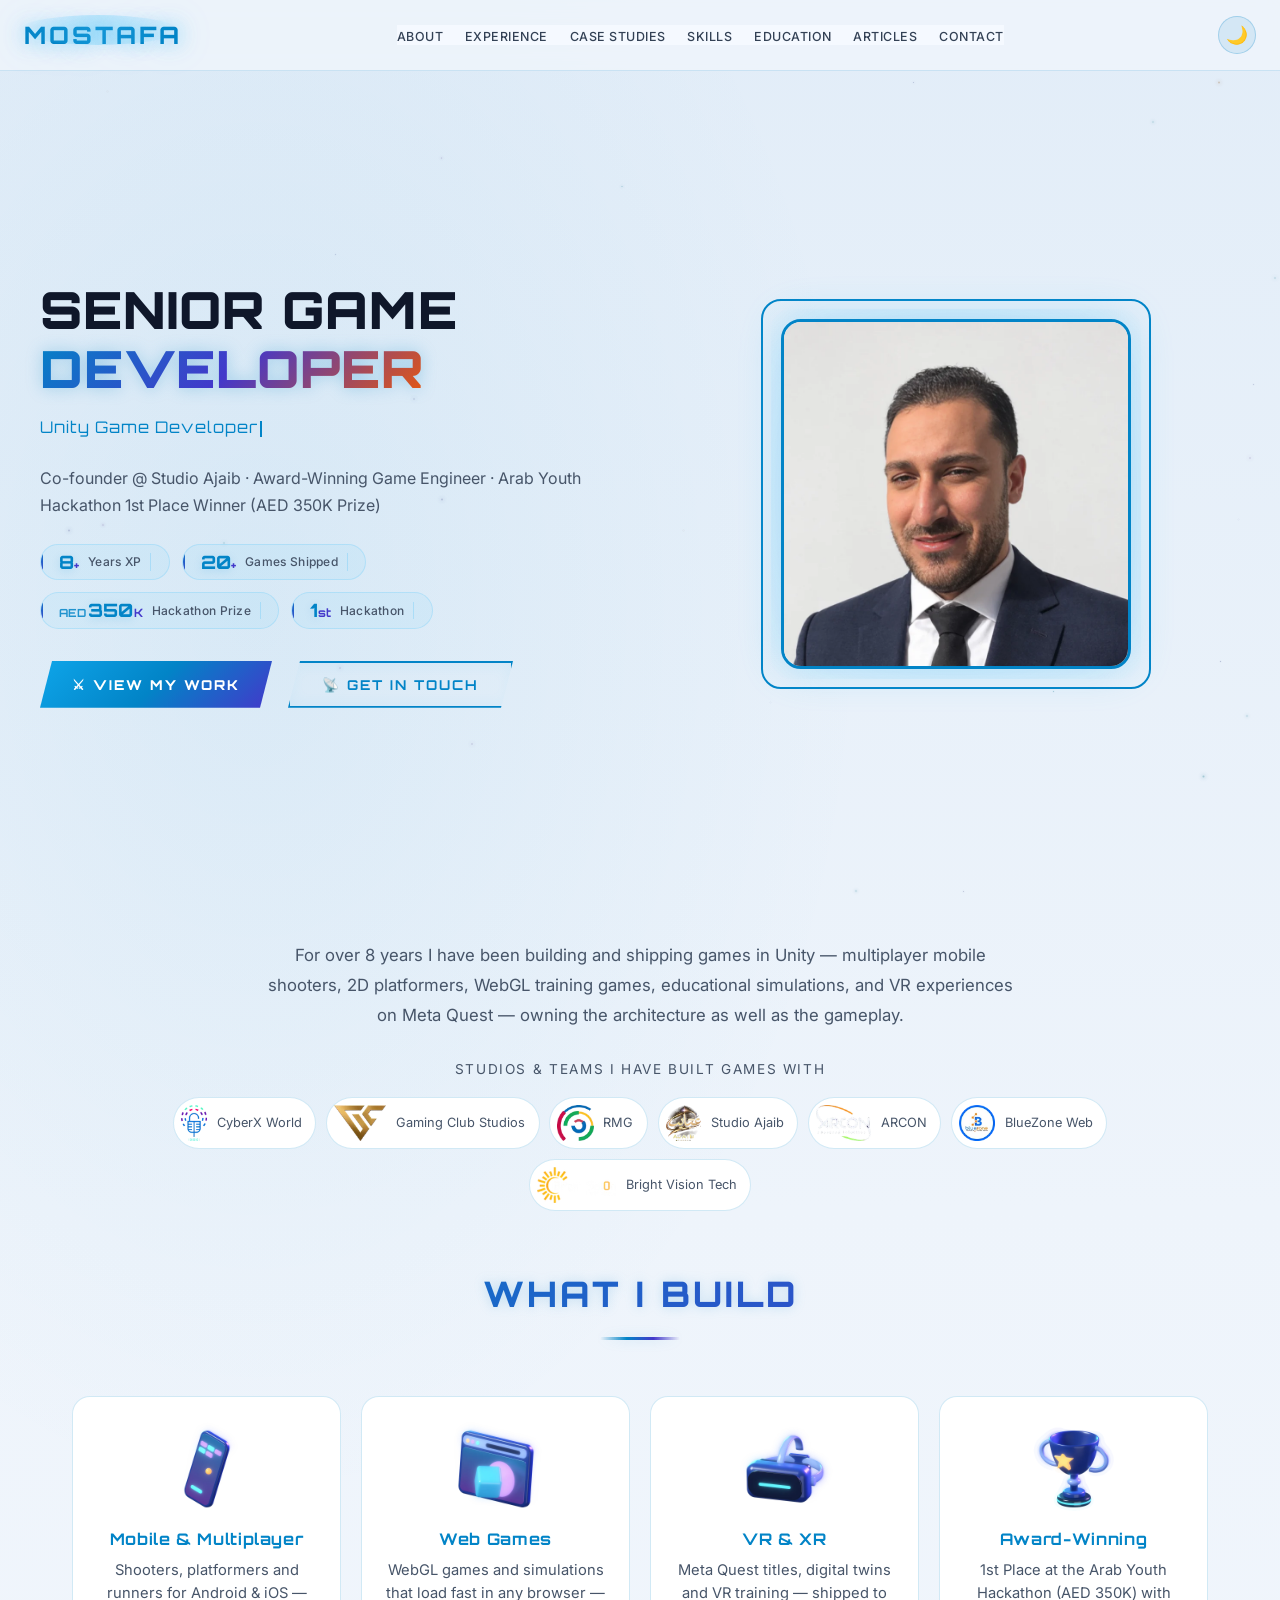
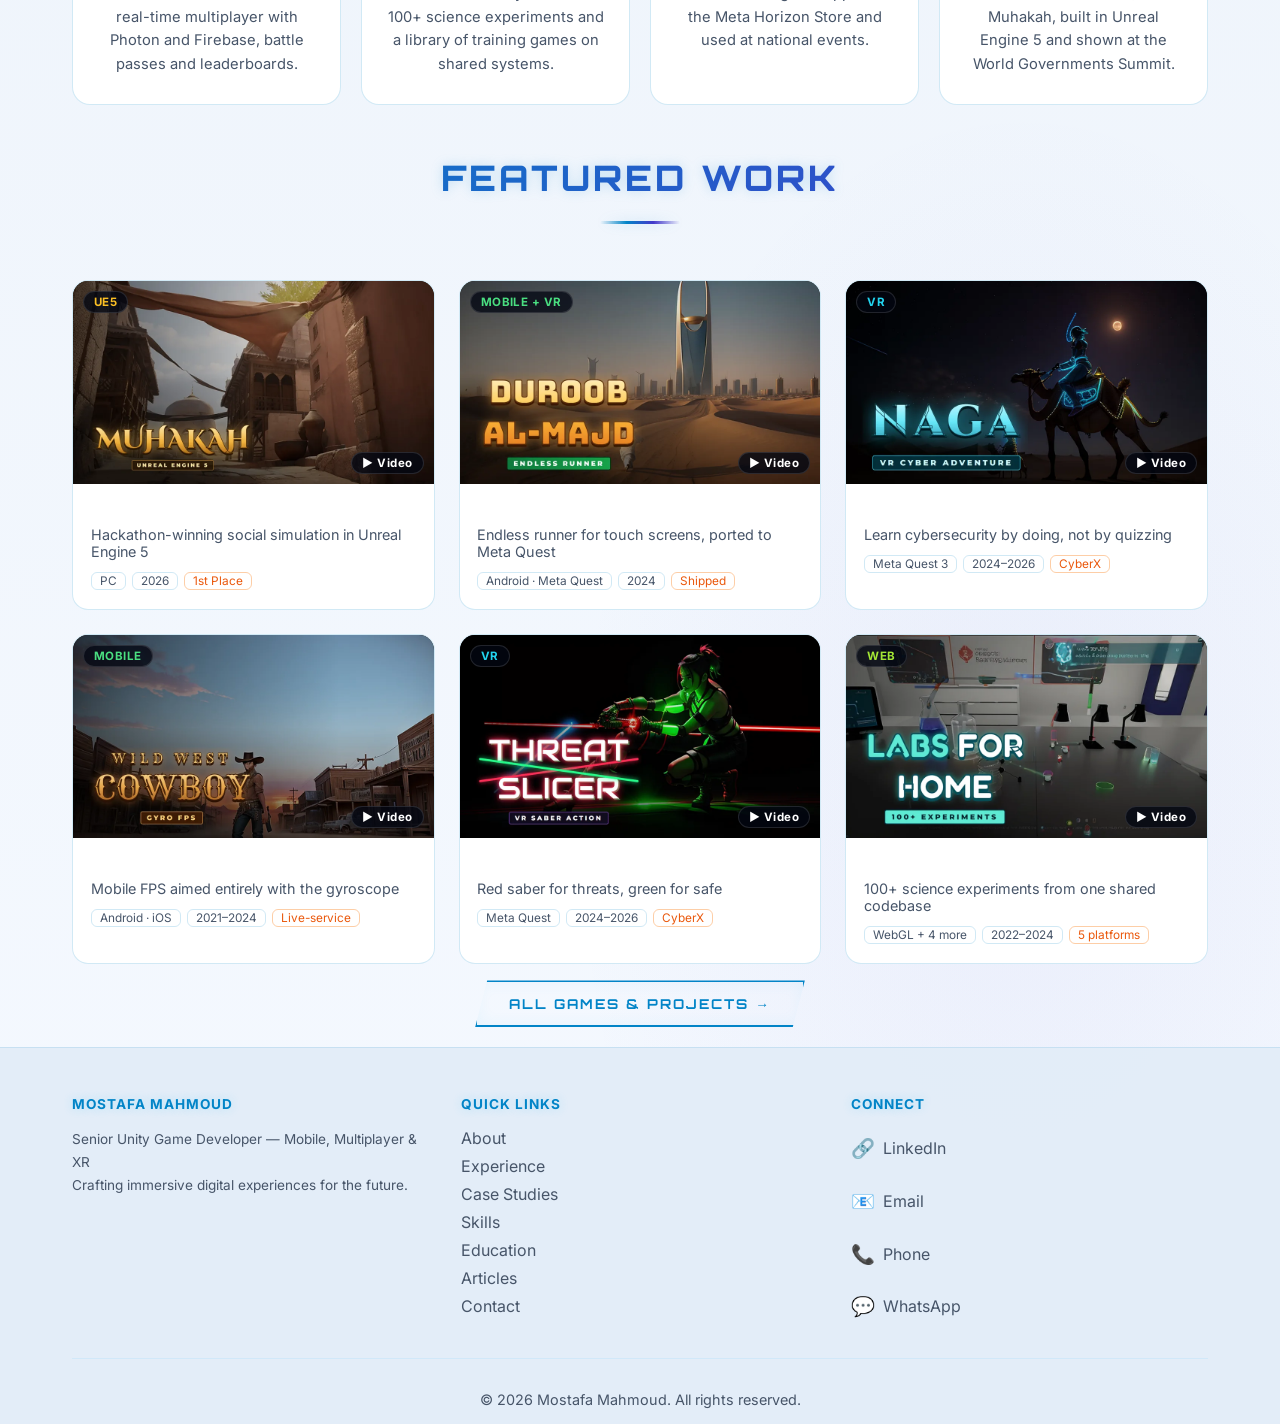
==== commit cbeb9312: "Case studies: gallery only, store links inside each project, add RMG Lab, Riyadh Smart City, PortalV" ====
--- a/index.html
+++ b/index.html
@@ -175,17 +175,17 @@
         <div class="container">
             <h2 class="section-title reveal-text">What I Build</h2>
             <div class="build-grid">
-                <a href="case-studies.html#bluezone" class="build-card reveal-text">
+                <a href="case-studies.html#cowboy" class="build-card reveal-text">
                     <img src="resources/3d/phone.webp" alt="" class="build-icon" width="96" height="96" loading="lazy">
                     <h3>Mobile &amp; Multiplayer</h3>
                     <p>Shooters, platformers and runners for Android &amp; iOS — real-time multiplayer with Photon and Firebase, battle passes and leaderboards.</p>
                 </a>
-                <a href="case-studies.html#arcon" class="build-card reveal-text">
+                <a href="case-studies.html#labs-for-home" class="build-card reveal-text">
                     <img src="resources/3d/browser.webp" alt="" class="build-icon" width="96" height="96" loading="lazy">
                     <h3>Web Games</h3>
                     <p>WebGL games and simulations that load fast in any browser — 100+ science experiments and a library of training games on shared systems.</p>
                 </a>
-                <a href="case-studies.html#cyberx" class="build-card reveal-text">
+                <a href="case-studies.html#naga" class="build-card reveal-text">
                     <img src="resources/3d/headset.webp" alt="" class="build-icon" width="96" height="96" loading="lazy">
                     <h3>VR &amp; XR</h3>
                     <p>Meta Quest titles, digital twins and VR training — shipped to the Meta Horizon Store and used at national events.</p>
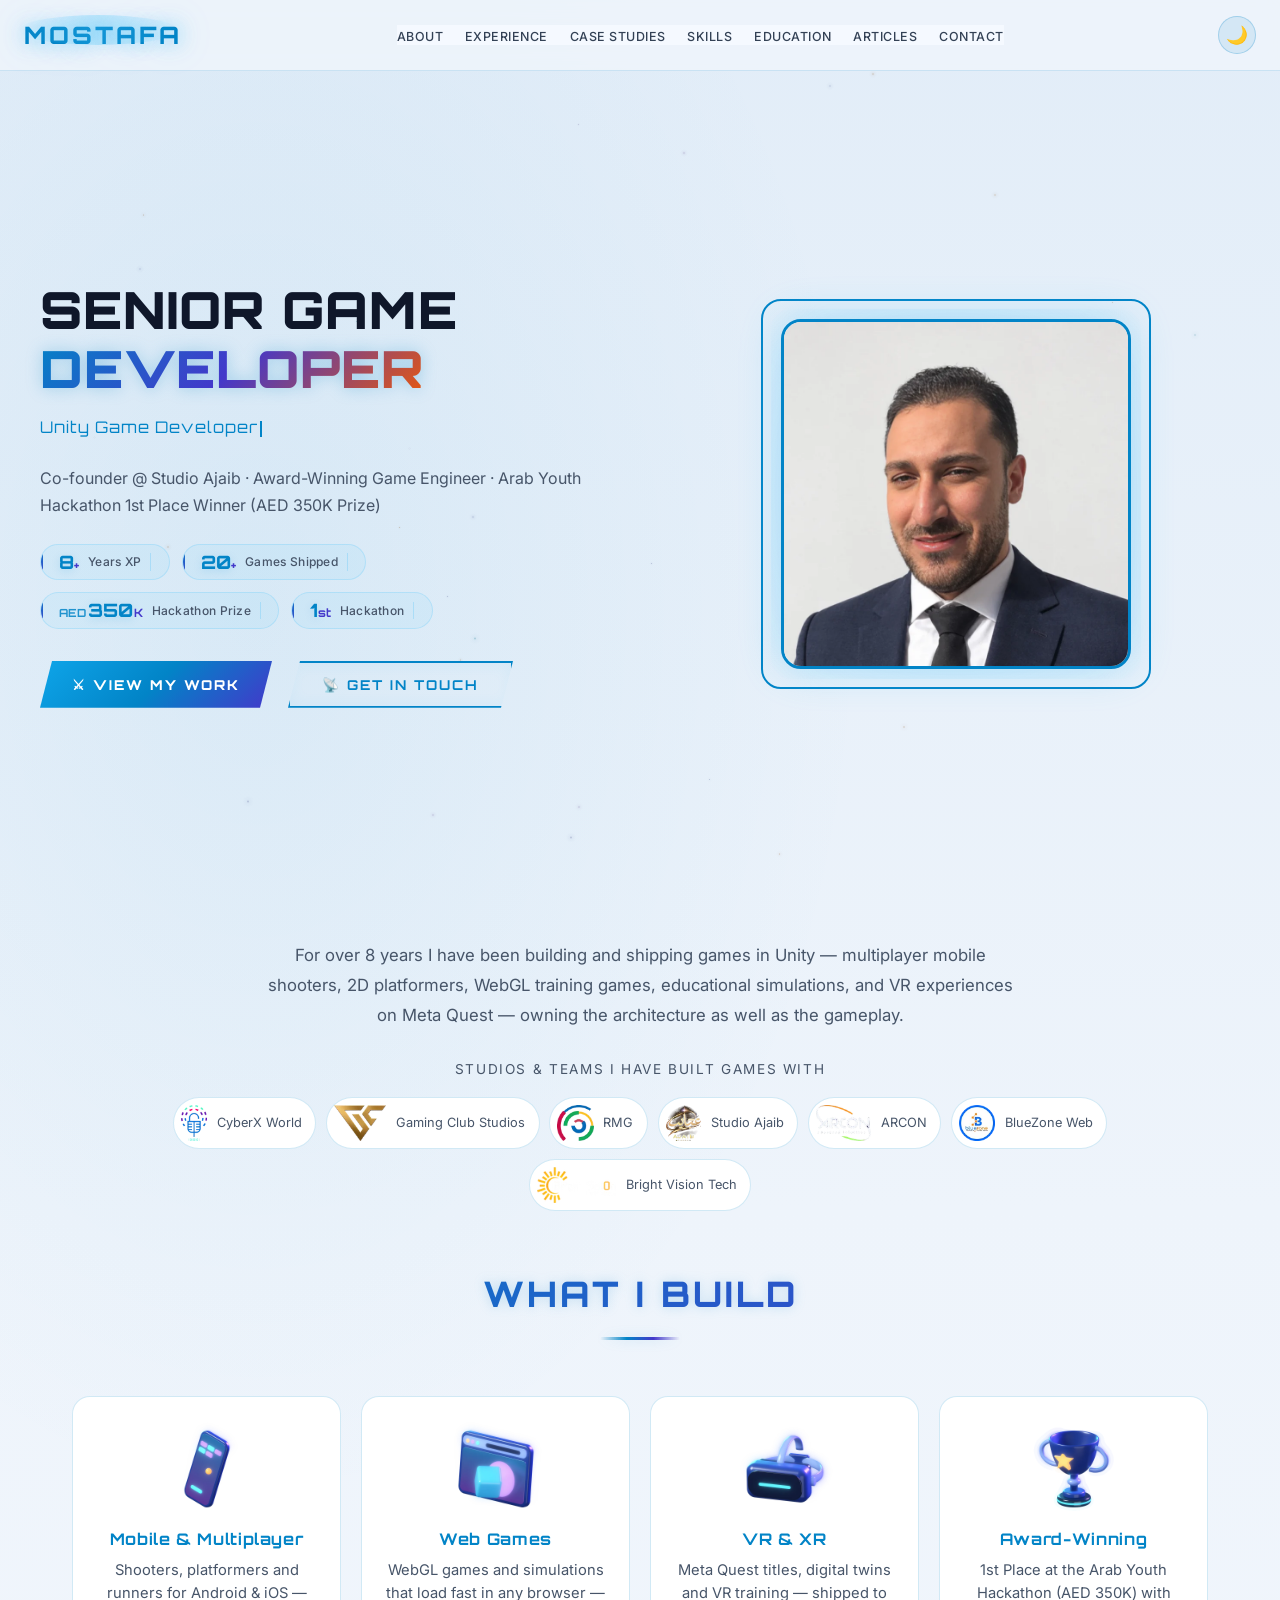
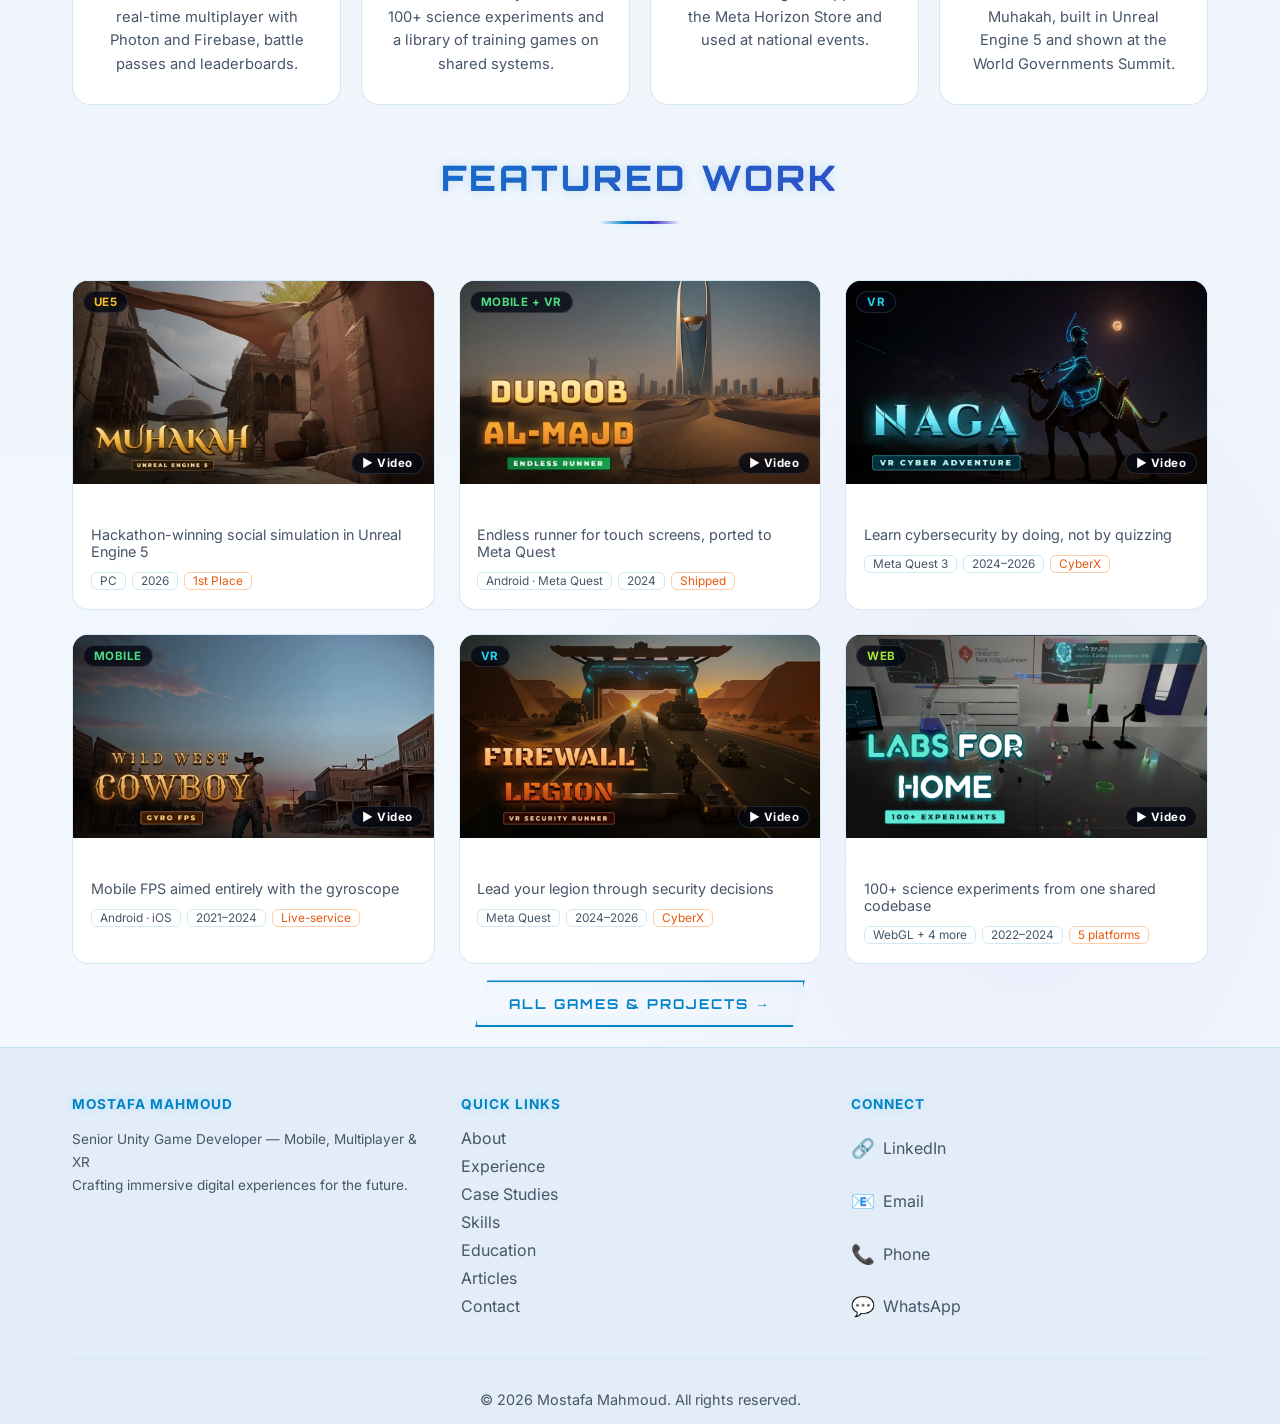
==== commit a5abbb37: "Add Microsoft Clarity tracking" ====
--- a/index.html
+++ b/index.html
@@ -60,6 +60,7 @@
 
   gtag('config', 'G-39LDYHDVRW');
 </script>
+<script>(function(c,l,a,r,i,t,y){c[a]=c[a]||function(){(c[a].q=c[a].q||[]).push(arguments)};t=l.createElement(r);t.async=1;t.src="https://www.clarity.ms/tag/"+i;y=l.getElementsByTagName(r)[0];y.parentNode.insertBefore(t,y);})(window,document,"clarity","script","zjnewwhxwc");</script>
 </head>
 <body>
     <!-- Particle Background -->
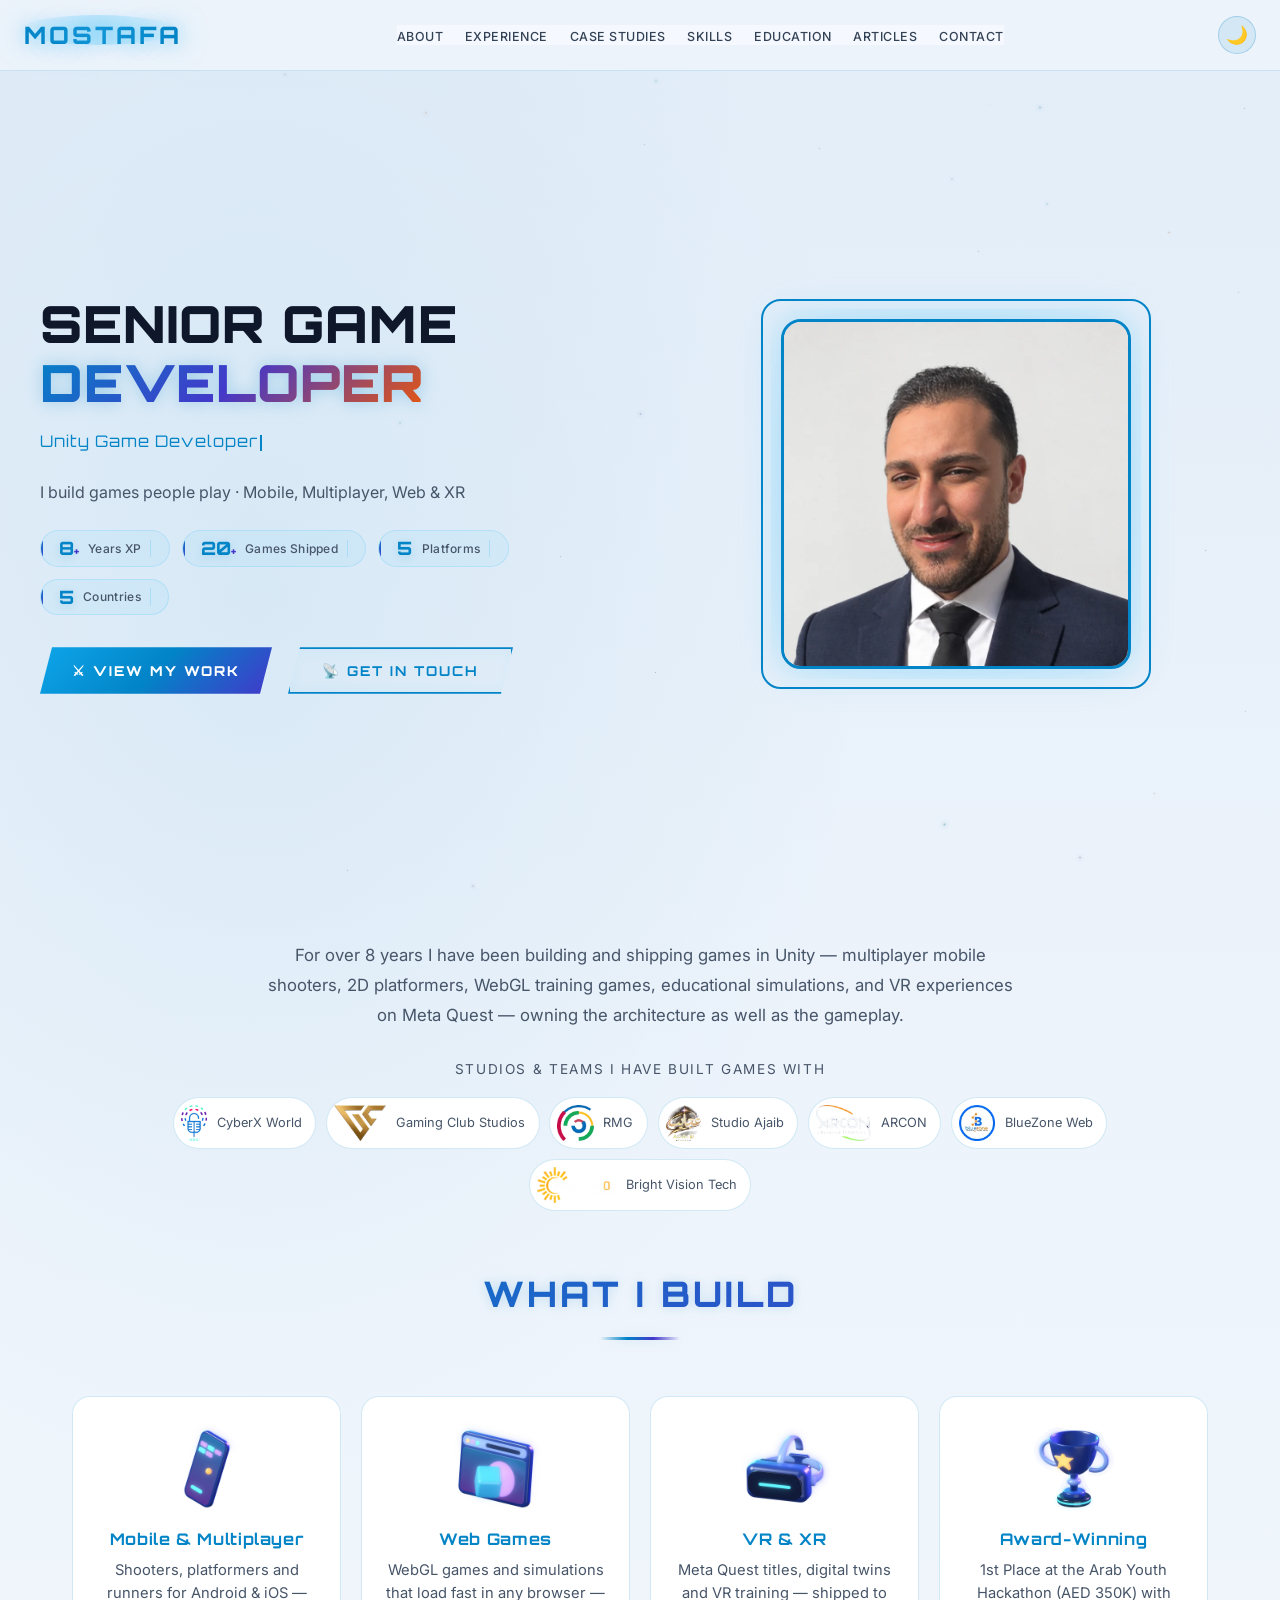
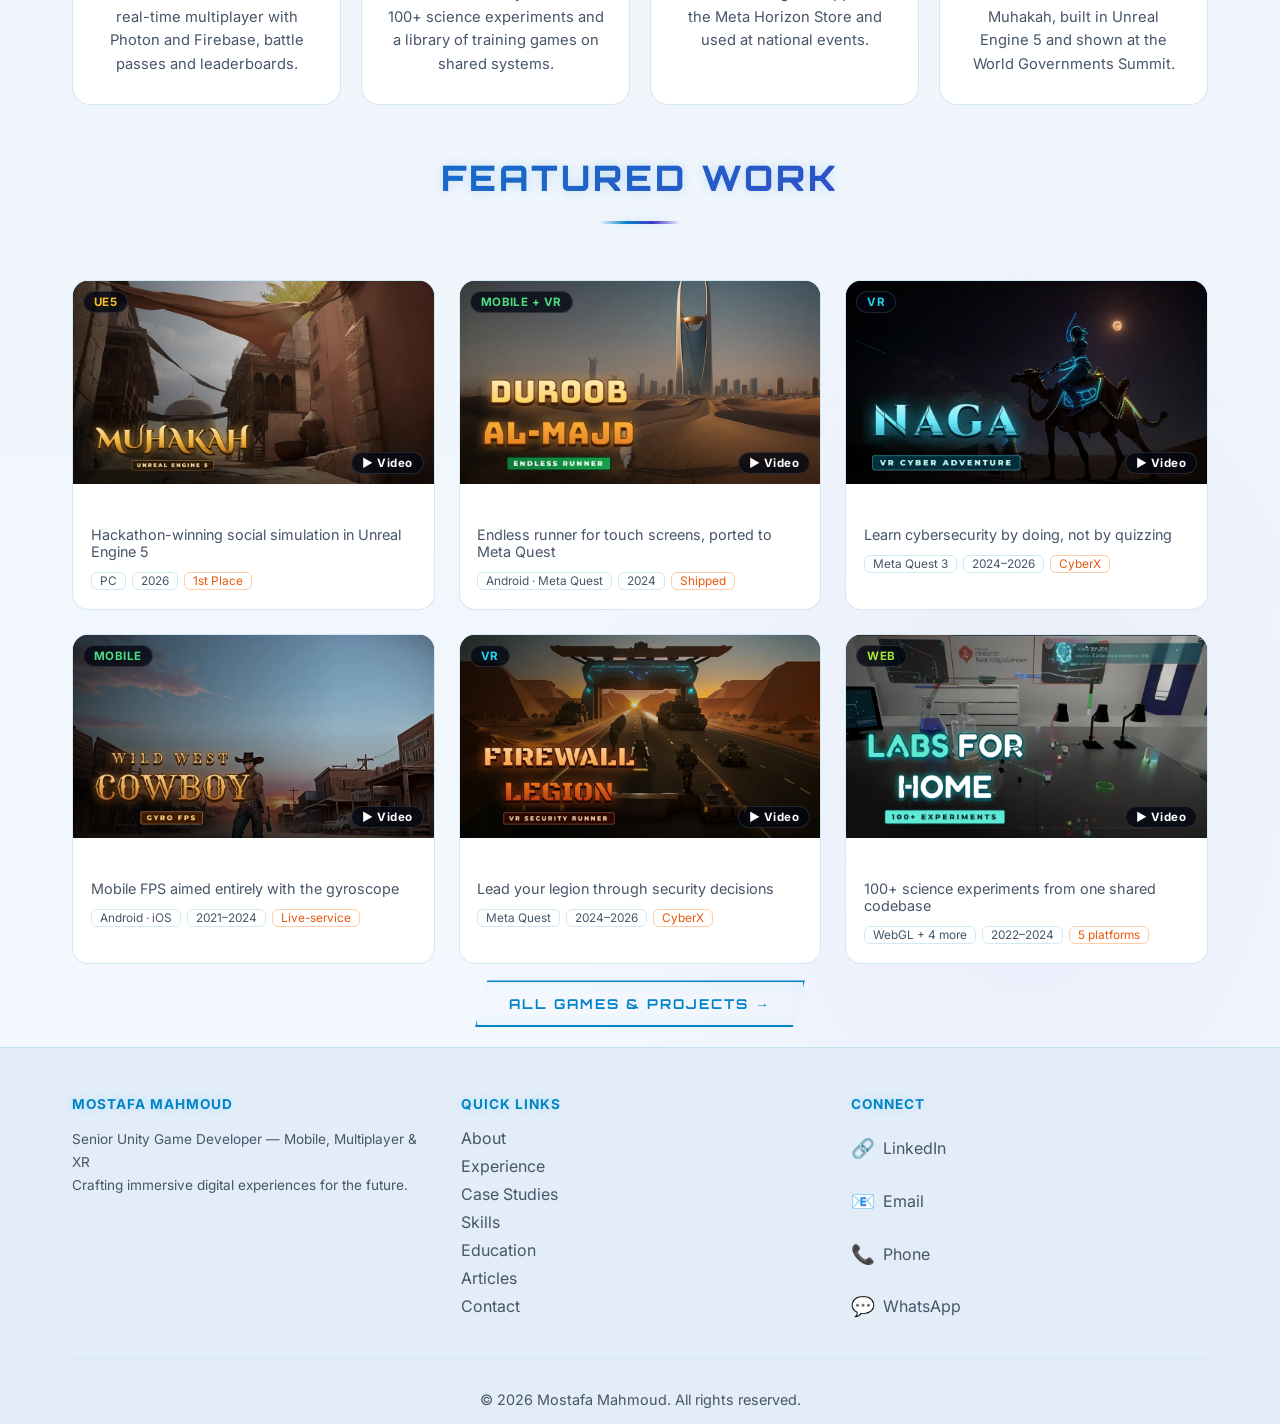
==== commit 8f54b6e9: "Home hero: general tagline and stats" ====
--- a/index.html
+++ b/index.html
@@ -108,7 +108,7 @@
                     <span id="typewriter"></span><span class="cursor"></span>
                 </div>
                 <p class="hero-tagline reveal-text">
-                    Co-founder @ Studio Ajaib · Award-Winning Game Engineer · Arab Youth Hackathon 1st Place Winner (AED 350K Prize)
+                    I build games people play · Mobile, Multiplayer, Web &amp; XR
                 </p>
                 <div class="hero-stats reveal-text">
                     <div class="stat-item">
@@ -120,12 +120,12 @@
                         <span class="stat-label">Games Shipped</span>
                     </div>
                     <div class="stat-item">
-                        <div class="stat-number"><span class="stat-prefix">AED</span><span class="stat-value" data-count="350">0</span><span class="stat-suffix">K</span></div>
-                        <span class="stat-label">Hackathon Prize</span>
-                    </div>
-                    <div class="stat-item">
-                        <div class="stat-number"><span class="stat-value" data-count="1">0</span><span class="stat-suffix">st</span></div>
-                        <span class="stat-label">Hackathon</span>
+                        <div class="stat-number"><span class="stat-value" data-count="5">0</span><span class="stat-suffix"></span></div>
+                        <span class="stat-label">Platforms</span>
+                    </div>
+                    <div class="stat-item">
+                        <div class="stat-number"><span class="stat-value" data-count="5">0</span><span class="stat-suffix"></span></div>
+                        <span class="stat-label">Countries</span>
                     </div>
                 </div>
                 <div class="hero-buttons reveal-text">
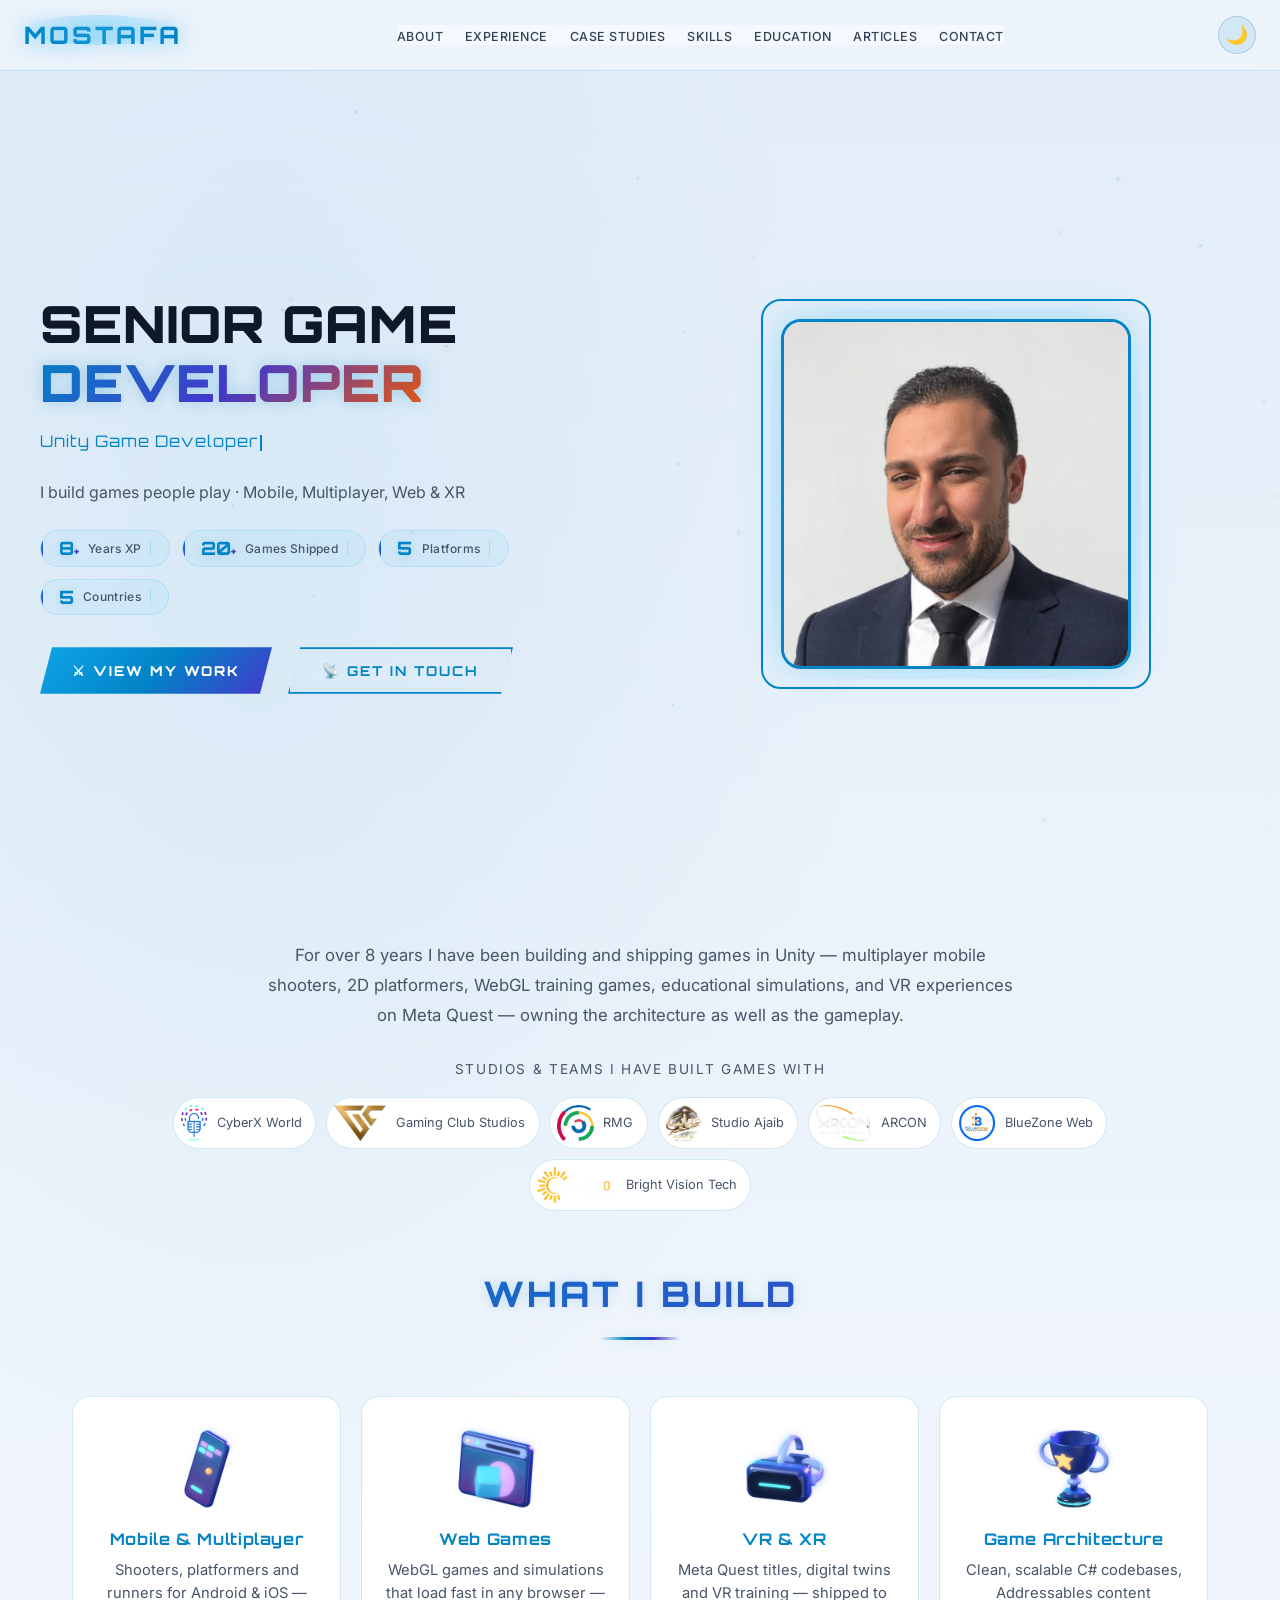
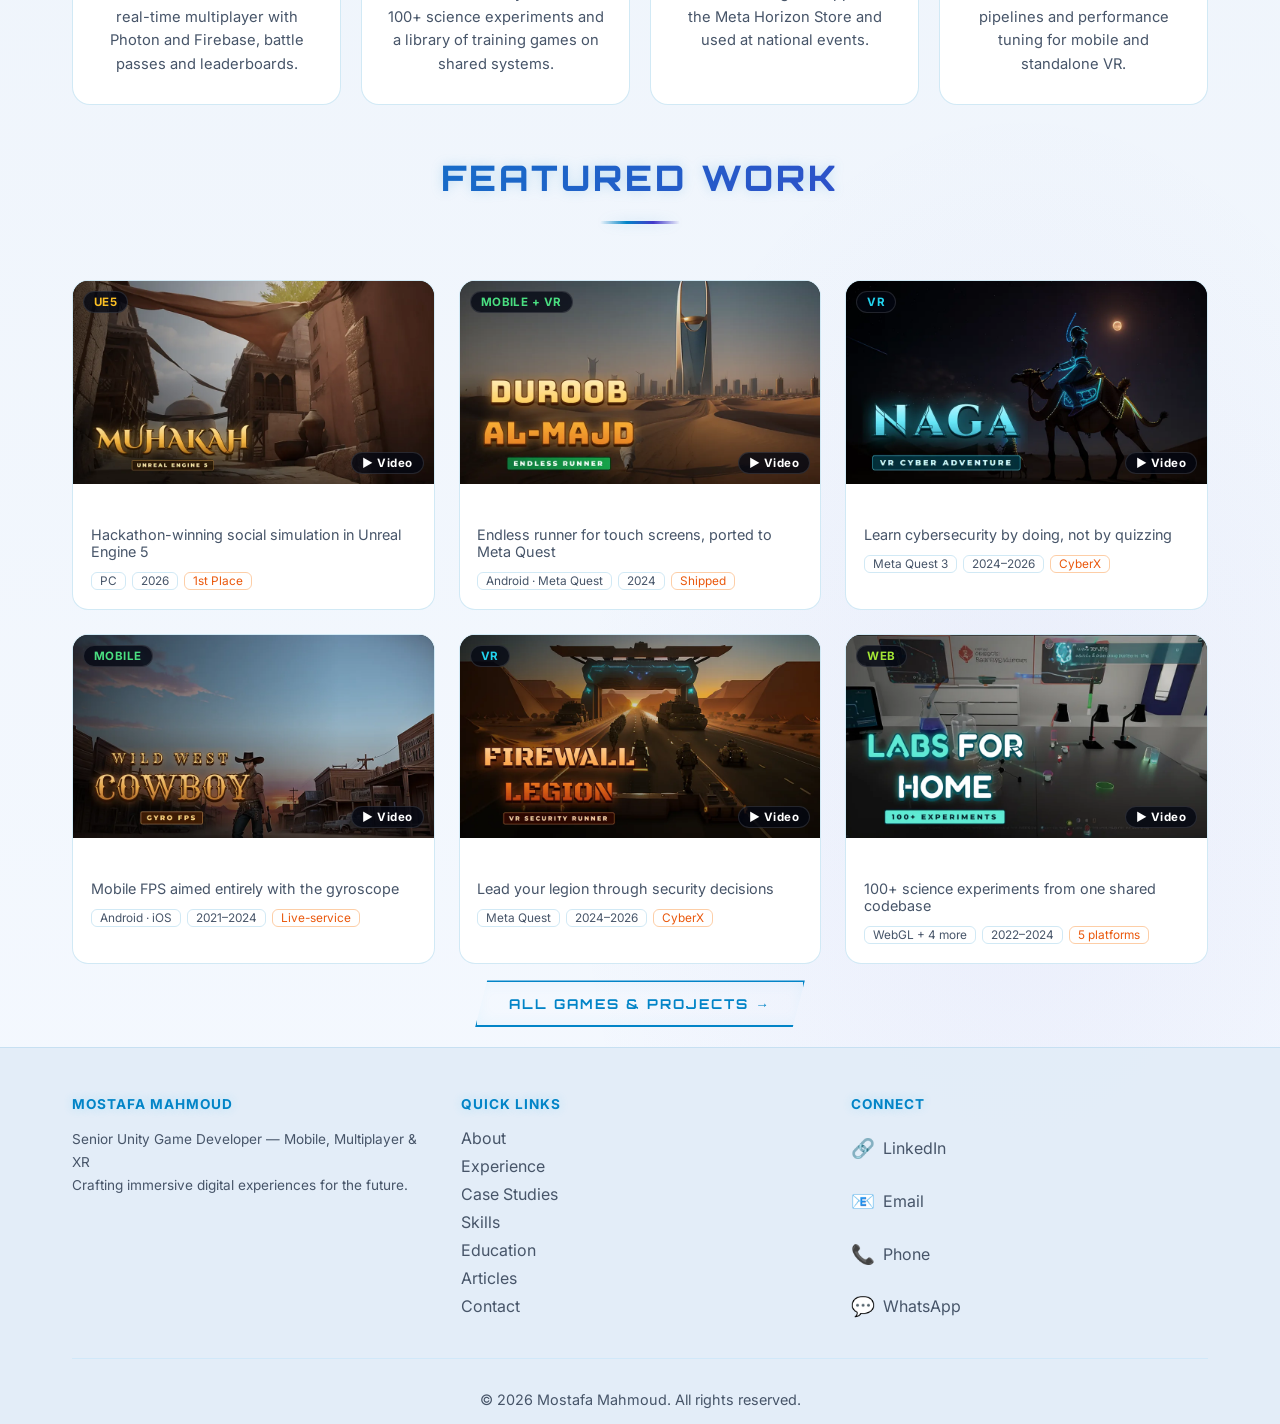
==== commit 15095940: "Keep site positioning general: drop studio and prize from headers, meta and about" ====
--- a/index.html
+++ b/index.html
@@ -6,7 +6,7 @@
     <title>Mostafa Mahmoud — Senior Unity Game Developer | Mobile, Multiplayer &amp; XR</title>
 
     <!-- SEO -->
-    <meta name="description" content="Mostafa Mahmoud is a Senior Unity Game Developer and Co-founder of Studio Ajaib. 8+ years building mobile, multiplayer, web and XR games. Arab Youth Hackathon 1st Place winner (AED 350K prize).">
+    <meta name="description" content="Mostafa Mahmoud is a Senior Unity Game Developer with 8+ years building and shipping mobile, multiplayer, web and XR games.">
     <meta name="keywords" content="Unity Developer, Game Developer, Senior Unity, Mobile Games, Multiplayer, WebGL, VR Developer, XR Developer, Meta Quest, Unreal Engine, MENA, Egypt">
     <meta name="author" content="Mostafa Mahmoud">
     <meta name="robots" content="index, follow">
@@ -16,13 +16,13 @@
     <meta property="og:type" content="website">
     <meta property="og:url" content="https://mostafamahmoudabdelrahman.github.io/mostafa-mahmoud-portfolio/">
     <meta property="og:title" content="Mostafa Mahmoud — Senior Unity Game Developer">
-    <meta property="og:description" content="8+ years building mobile, multiplayer, web and XR games. Co-founder of Studio Ajaib & Arab Youth Hackathon 1st Place winner.">
+    <meta property="og:description" content="8+ years building and shipping mobile, multiplayer, web and XR games.">
     <meta property="og:image" content="https://mostafamahmoudabdelrahman.github.io/mostafa-mahmoud-portfolio/resources/og-card.jpg">
 
     <!-- Twitter Card -->
     <meta name="twitter:card" content="summary_large_image">
     <meta name="twitter:title" content="Mostafa Mahmoud — Senior Unity Game Developer">
-    <meta name="twitter:description" content="8+ years building mobile, multiplayer, web and XR games. Co-founder of Studio Ajaib & Arab Youth Hackathon 1st Place winner.">
+    <meta name="twitter:description" content="8+ years building and shipping mobile, multiplayer, web and XR games.">
     <meta name="twitter:image" content="https://mostafamahmoudabdelrahman.github.io/mostafa-mahmoud-portfolio/resources/og-card.jpg">
 
     <!-- Favicon -->
@@ -36,7 +36,7 @@
       "@type": "Person",
       "name": "Mostafa Mahmoud",
       "jobTitle": "Senior Unity Game Developer",
-      "description": "Co-founder of Studio Ajaib, Senior Unity Developer with 8+ years in mobile, multiplayer, web and XR game development.",
+      "description": "Senior Unity Game Developer with 8+ years in mobile, multiplayer, web and XR game development.",
       "url": "https://mostafamahmoudabdelrahman.github.io/mostafa-mahmoud-portfolio/",
       "image": "https://mostafamahmoudabdelrahman.github.io/mostafa-mahmoud-portfolio/resources/og-card.jpg",
       "email": "mostafamahmoudabdelrahman5@gmail.com",
@@ -191,10 +191,10 @@
                     <h3>VR &amp; XR</h3>
                     <p>Meta Quest titles, digital twins and VR training — shipped to the Meta Horizon Store and used at national events.</p>
                 </a>
-                <a href="case-studies.html#muhakah" class="build-card reveal-text">
+                <a href="skills.html" class="build-card reveal-text">
                     <img src="resources/3d/trophy.webp" alt="" class="build-icon" width="96" height="96" loading="lazy">
-                    <h3>Award-Winning</h3>
-                    <p>1st Place at the Arab Youth Hackathon (AED 350K) with Muhakah, built in Unreal Engine 5 and shown at the World Governments Summit.</p>
+                    <h3>Game Architecture</h3>
+                    <p>Clean, scalable C# codebases, Addressables content pipelines and performance tuning for mobile and standalone VR.</p>
                 </a>
             </div>
         </div>
